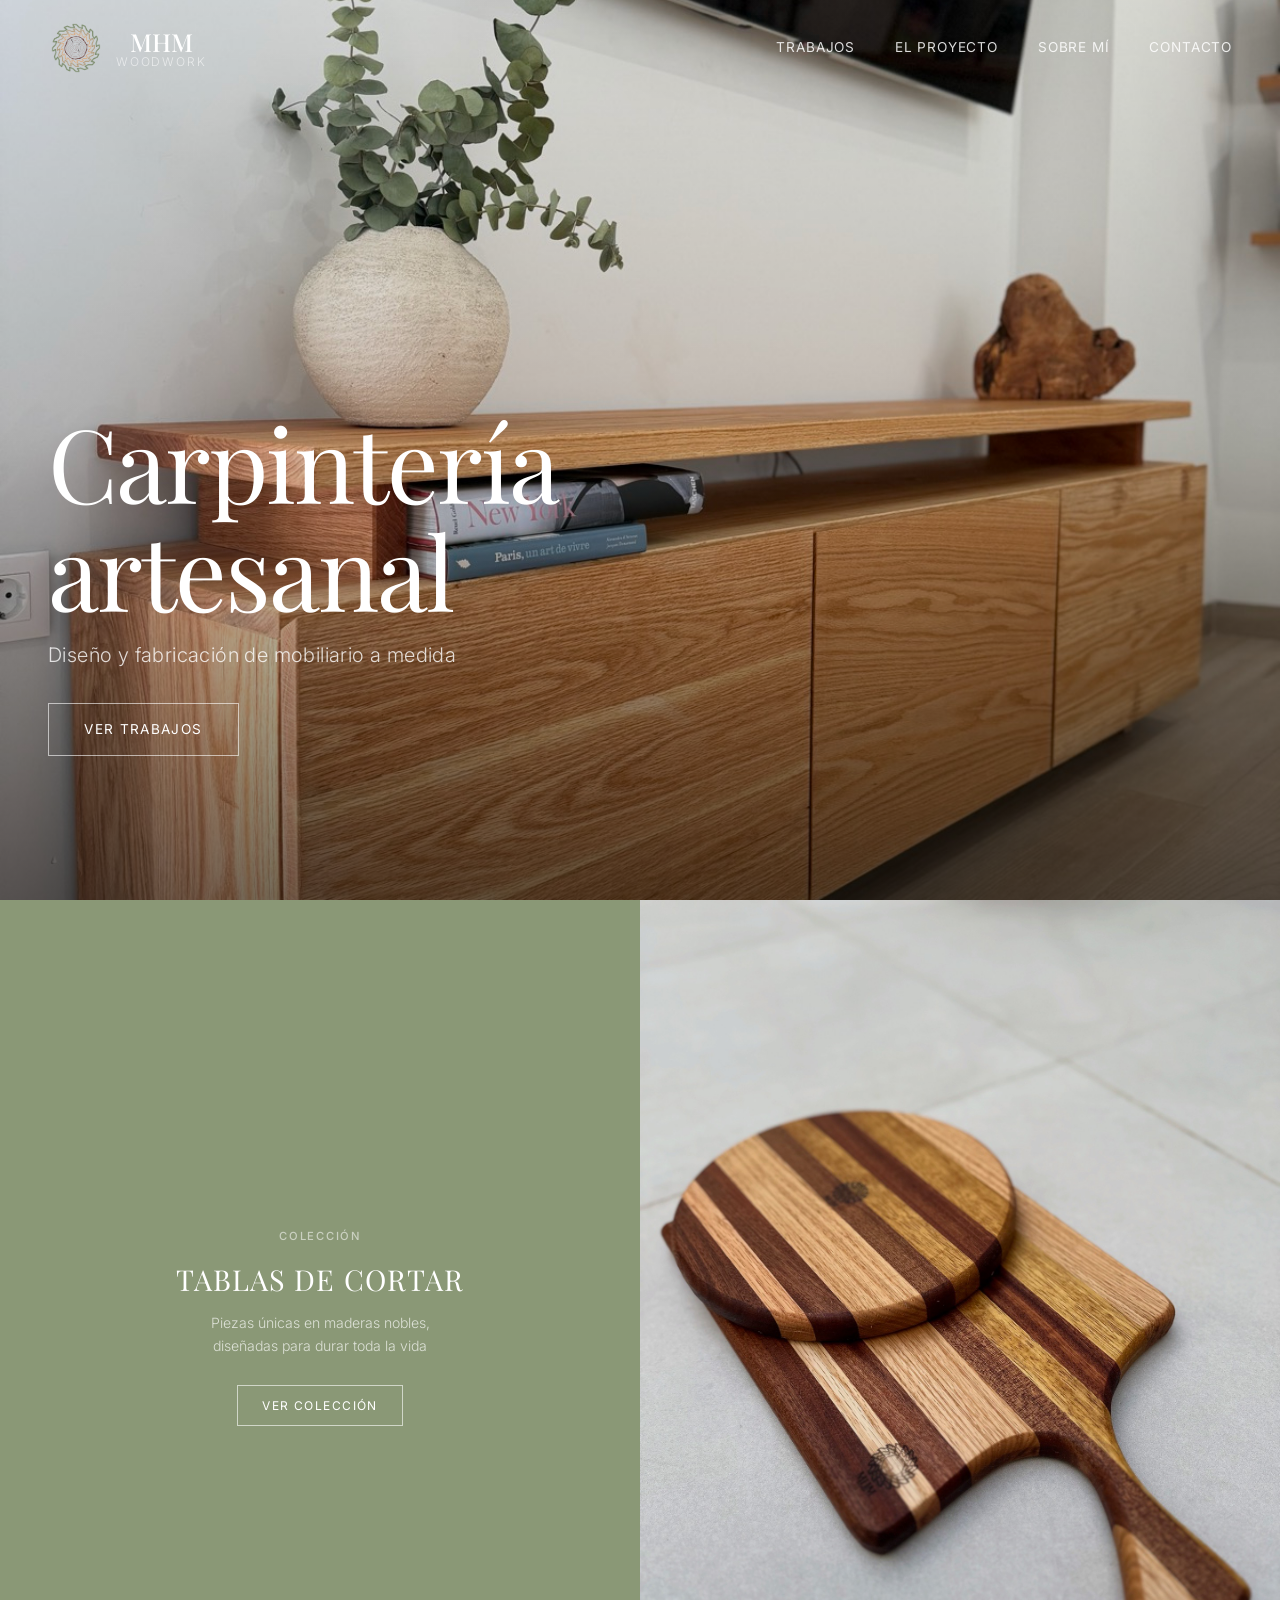
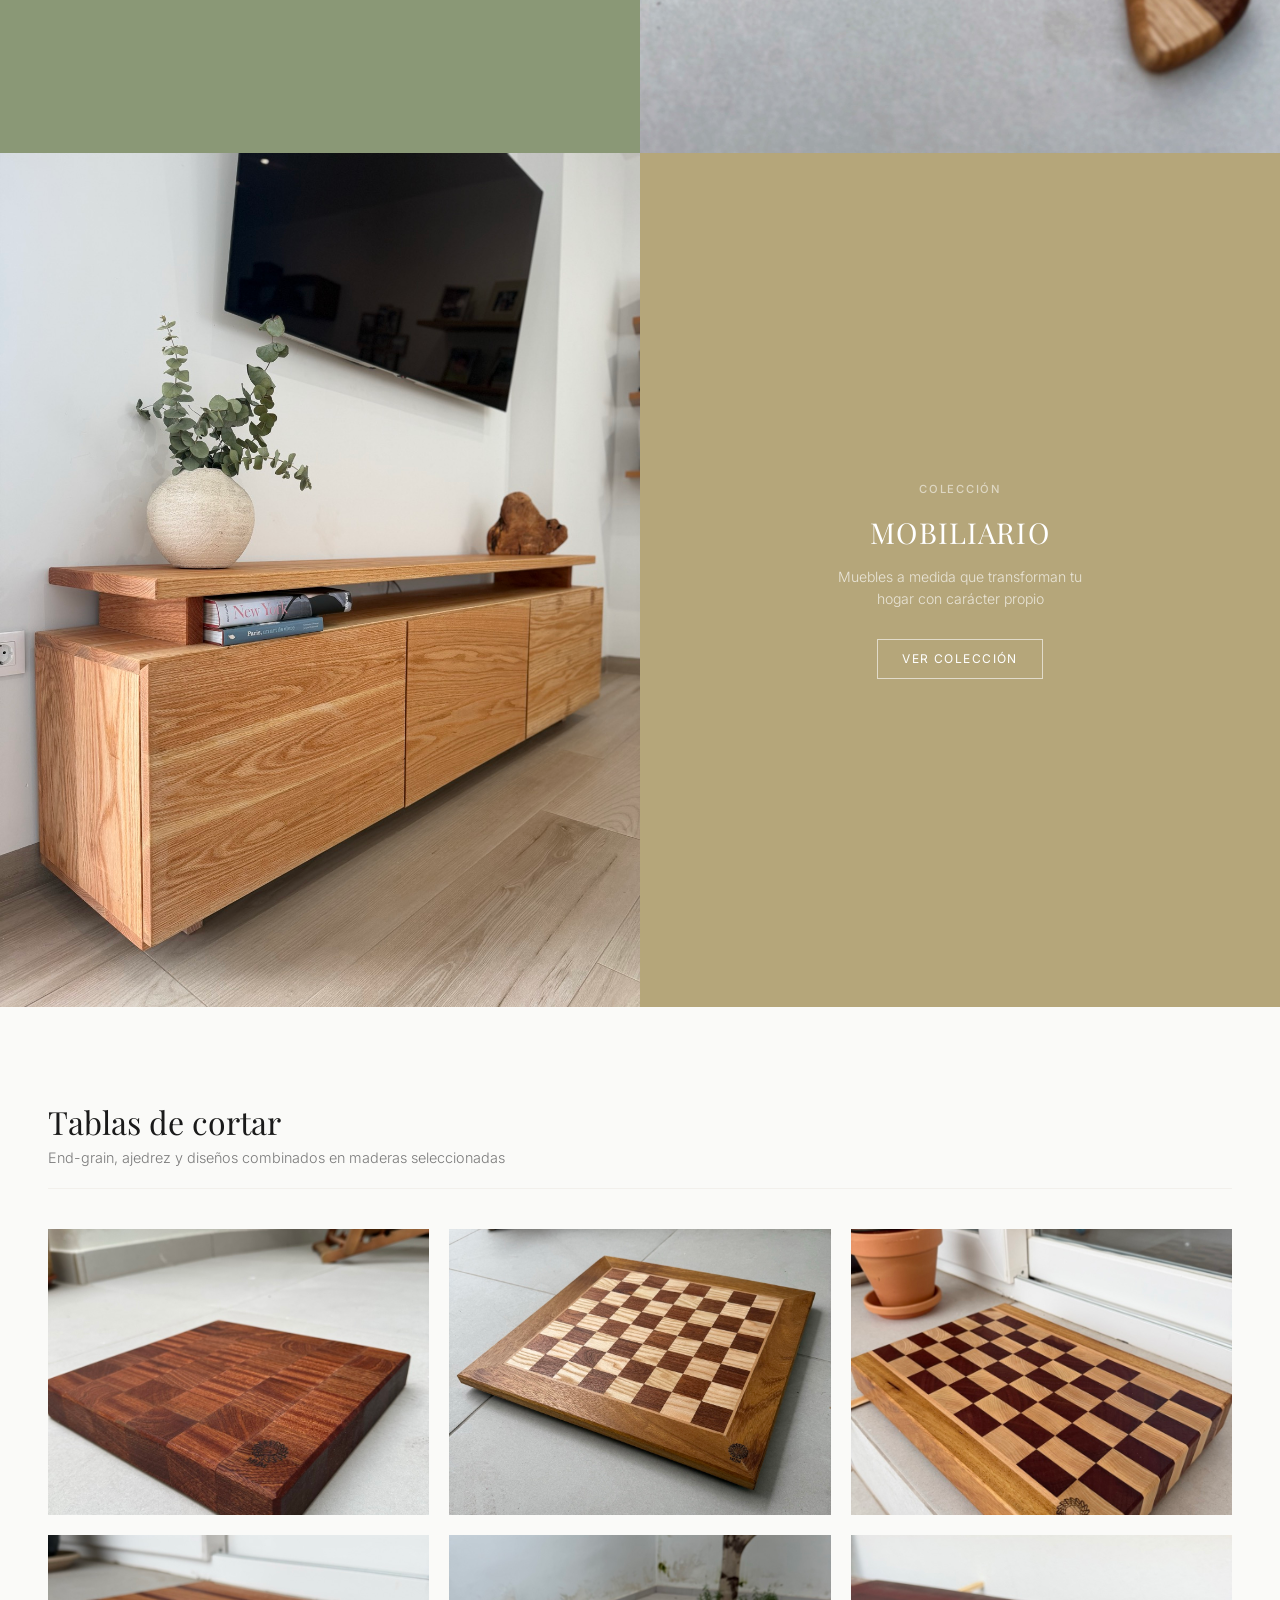
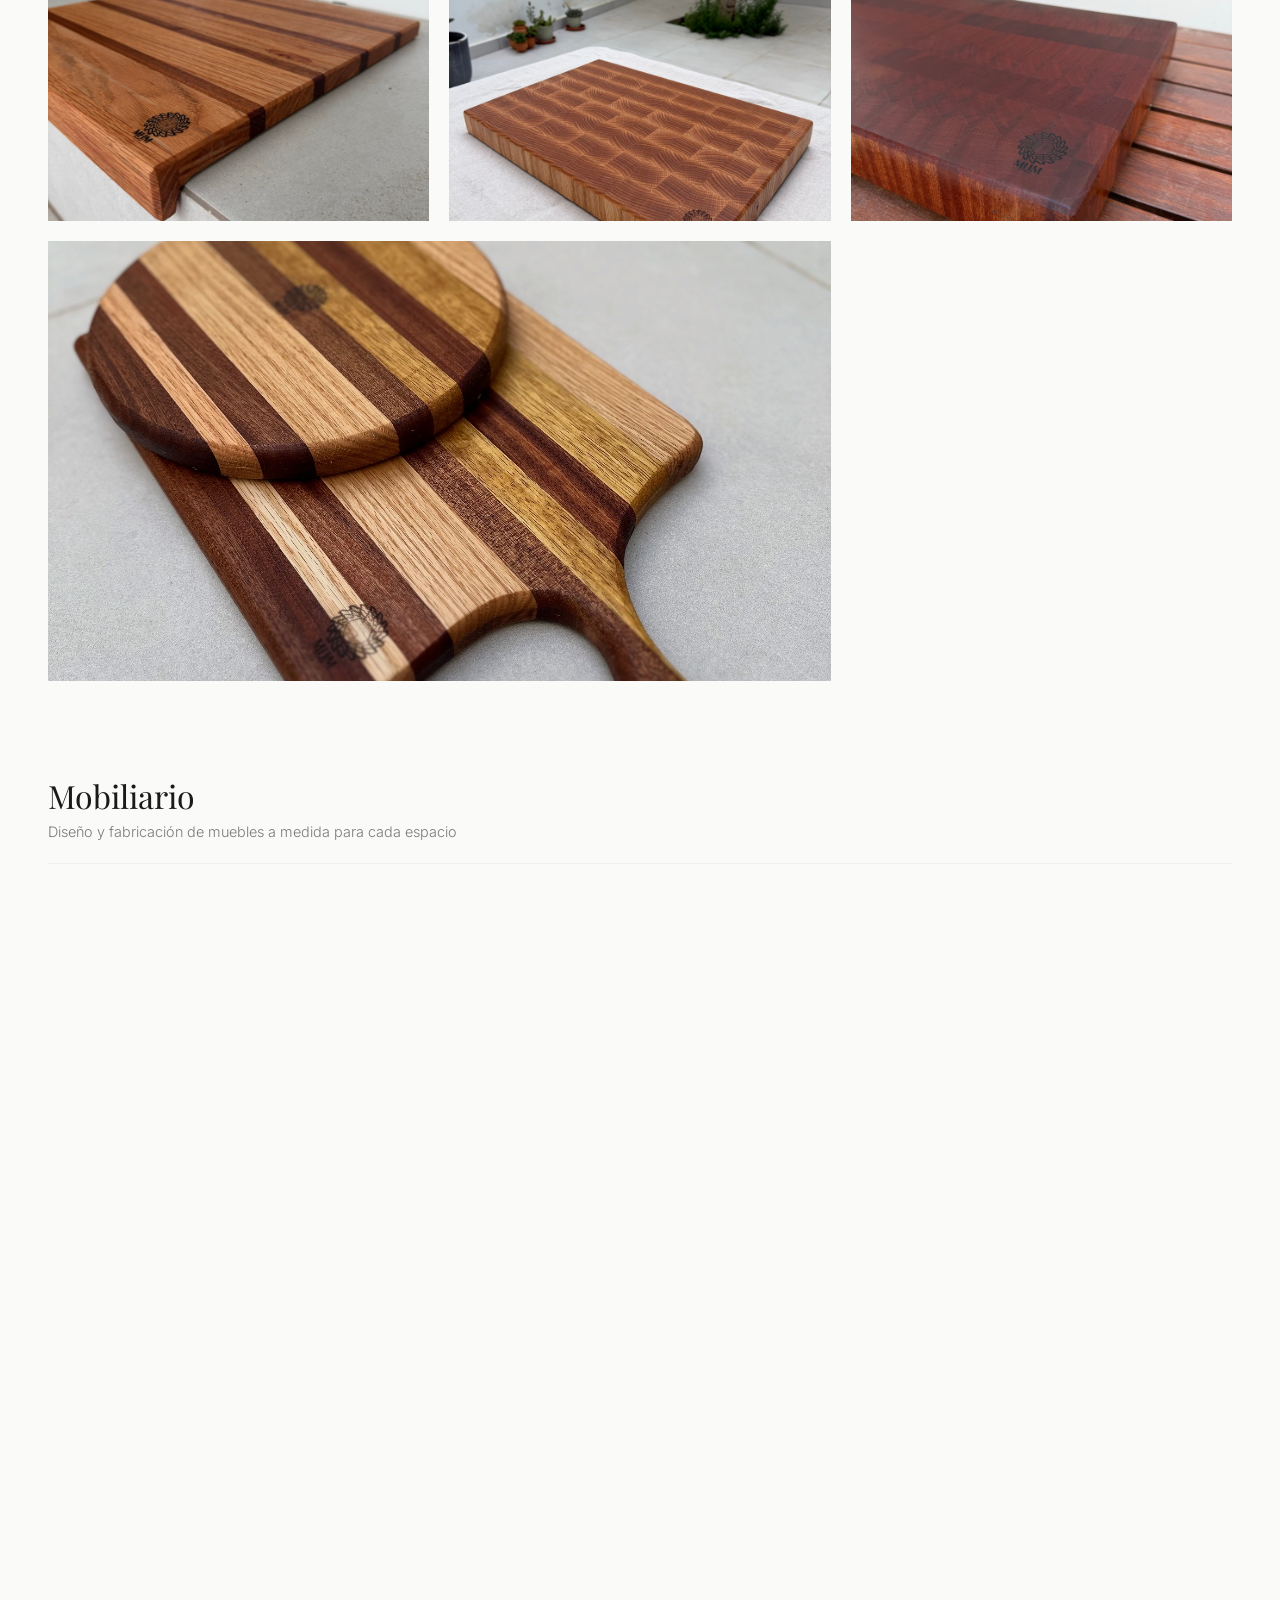
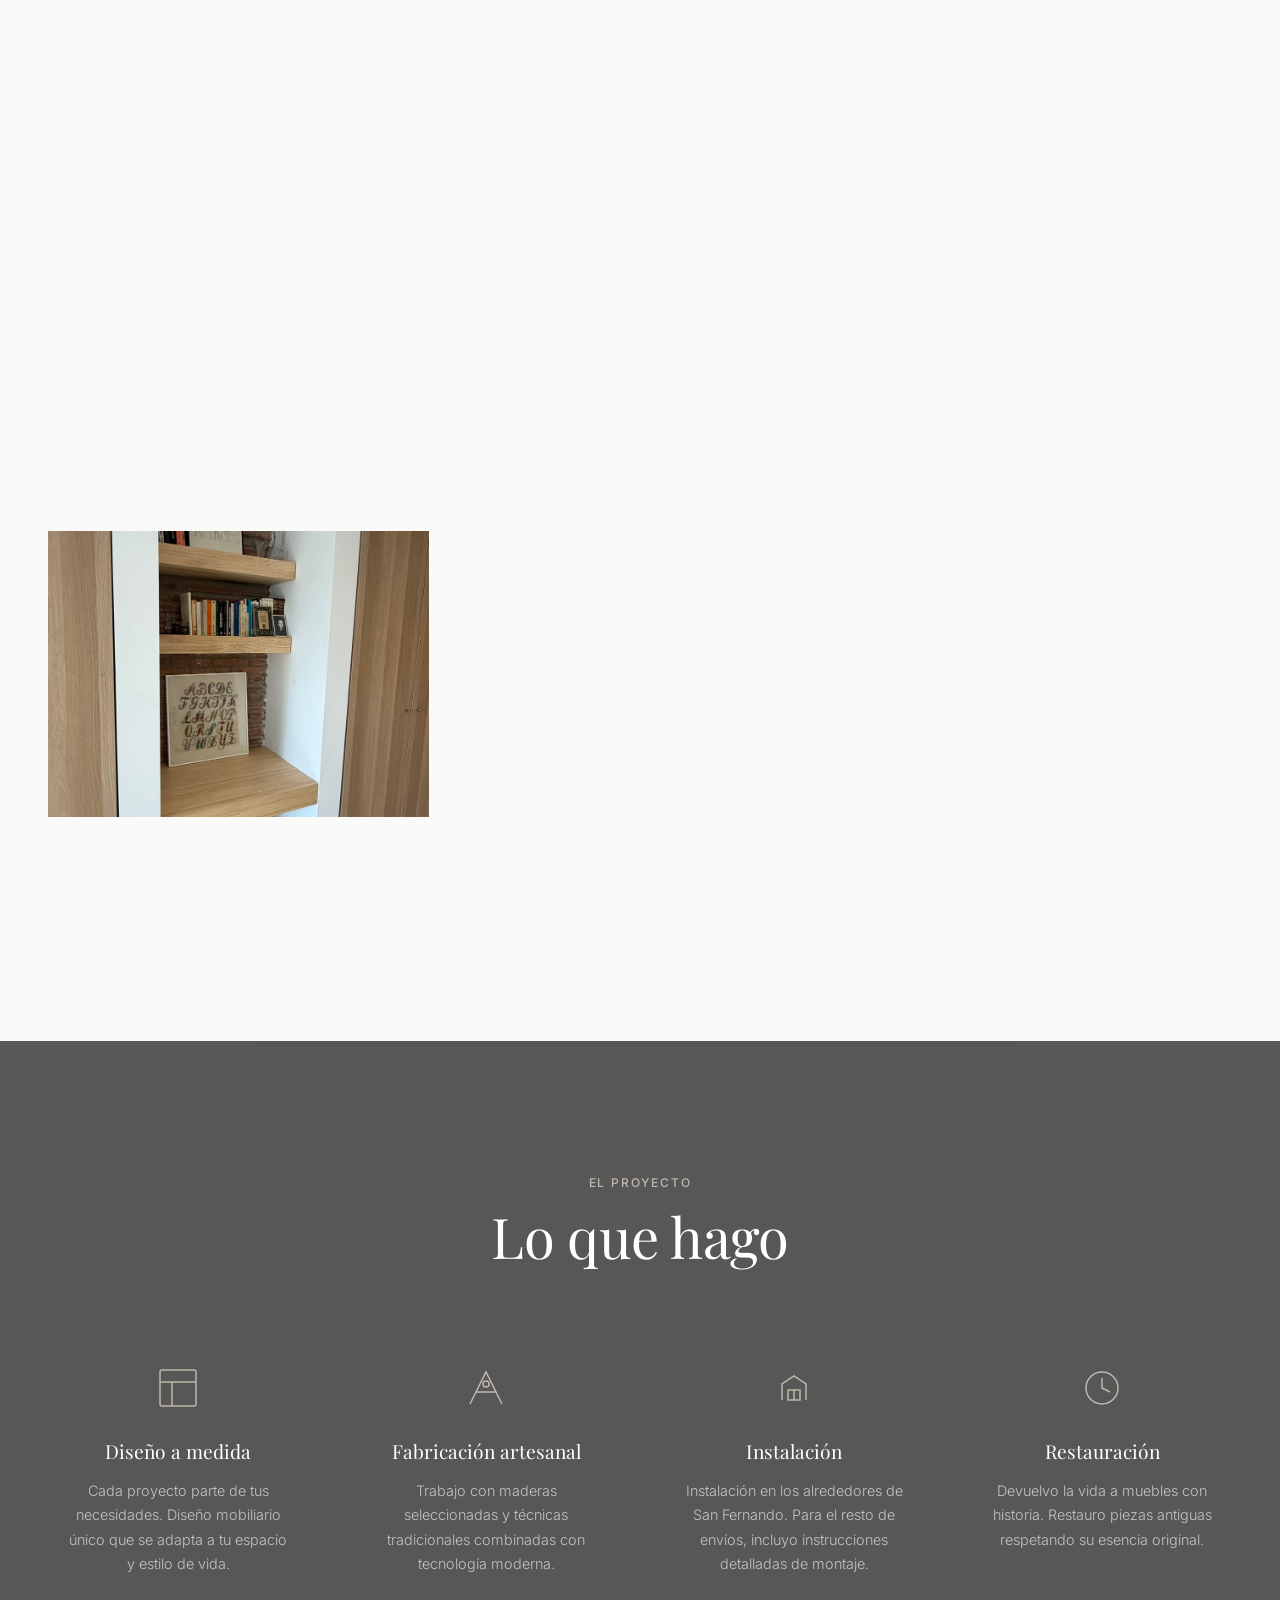
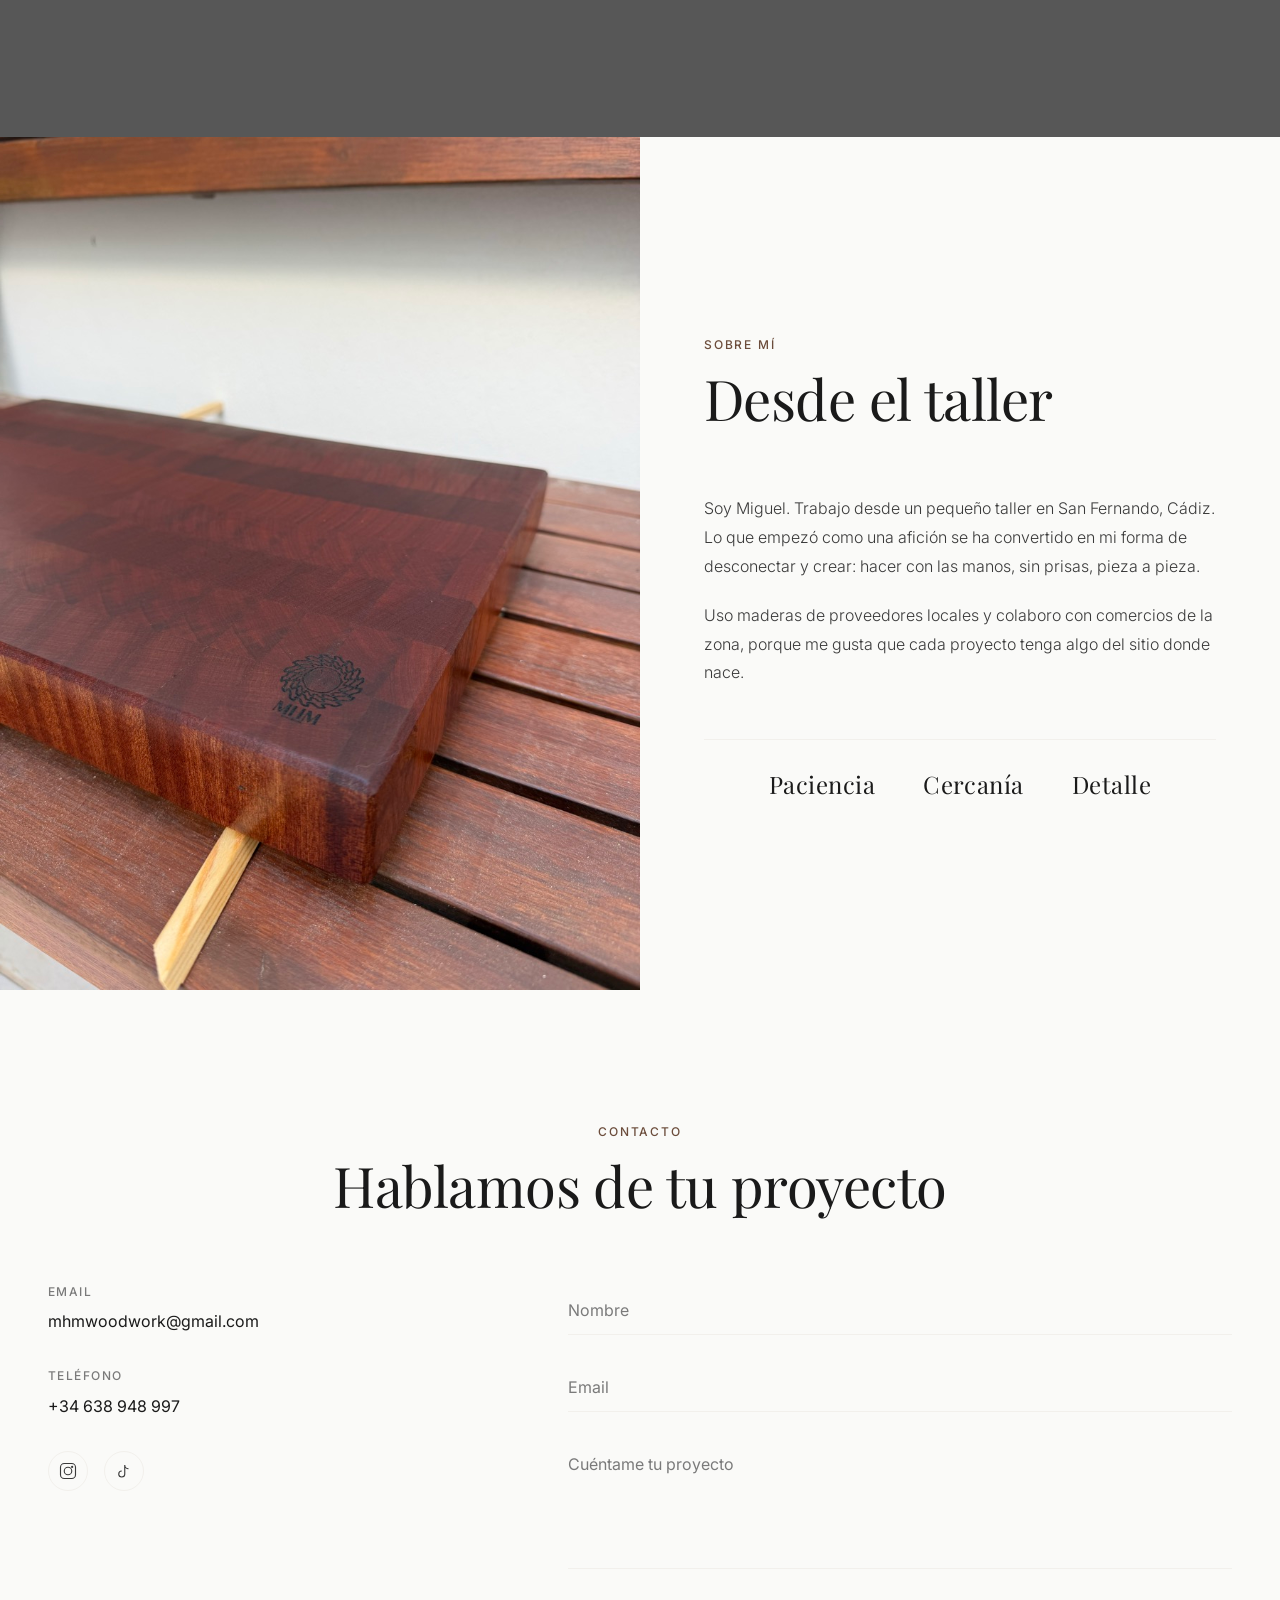
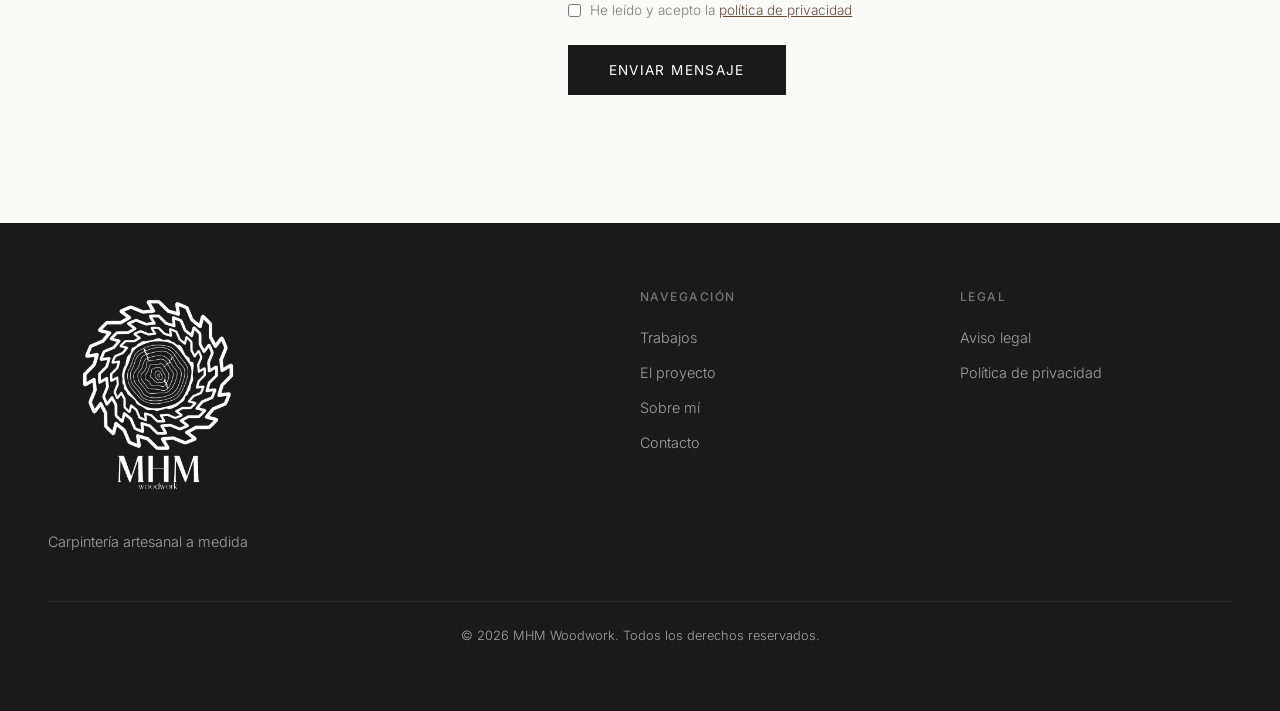
==== index.html @ a13cfc19 "Actualizar envio de mensajes" ====
<!DOCTYPE html>
<html lang="es">
<head>
  <meta charset="UTF-8">
  <meta name="viewport" content="width=device-width, initial-scale=1.0">
  <title>MHM Woodwork — Carpintería artesanal</title>
  <meta name="description" content="MHM Woodwork. Carpintería artesanal a medida desde San Fernando, Cádiz.">
  <!-- Open Graph -->
  <meta property="og:title" content="MHM Woodwork — Carpintería artesanal">
  <meta property="og:description" content="Carpintería artesanal a medida desde San Fernando, Cádiz. Tablas de cortar, mobiliario y restauración.">
  <meta property="og:image" content="https://mhmwoodwork.com/images/portfolio/IMG_3933.jpg">
  <meta property="og:url" content="https://mhmwoodwork.com/">
  <meta property="og:type" content="website">
  <meta property="og:locale" content="es_ES">
  <!-- Favicon -->
  <link rel="apple-touch-icon" sizes="180x180" href="images/apple-touch-icon.png">
  <link rel="icon" type="image/png" sizes="32x32" href="images/favicon-32x32.png">
  <link rel="icon" type="image/png" sizes="16x16" href="images/favicon-16x16.png">
  <link rel="stylesheet" href="css/styles.css">
  <link rel="preconnect" href="https://fonts.googleapis.com">
  <link rel="preconnect" href="https://fonts.gstatic.com" crossorigin>
  <link href="https://fonts.googleapis.com/css2?family=Inter:wght@300;400;500;600&family=Playfair+Display:wght@400;500;600&display=swap" rel="stylesheet">
</head>
<body>

  <!-- Header -->
  <header class="header" id="header">
    <a href="#hero" class="header__logo">
      <div class="header__logo-icon">
        <img src="images/logo.png" alt="MHM Woodwork">
      </div>
      <span class="header__logo-text">MHM<span>Woodwork</span></span>
    </a>
    <nav class="header__nav" id="nav">
      <a href="#trabajos" class="header__link">Trabajos</a>
      <a href="#servicios" class="header__link">El proyecto</a>
      <a href="#nosotros" class="header__link">Sobre mí</a>
      <a href="#contacto" class="header__link">Contacto</a>
    </nav>
    <button class="header__burger" id="burger" aria-label="Abrir menú">
      <span></span>
      <span></span>
    </button>
  </header>

  <!-- Hero -->
  <section class="hero" id="hero">
    <div class="hero__bg">
      <img src="images/portfolio/IMG_3933.jpg" alt="Mueble de TV en roble macizo" loading="eager">
    </div>
    <div class="hero__content">
      <h1 class="hero__title">Carpintería<br>artesanal</h1>
      <p class="hero__subtitle">Diseño y fabricación de mobiliario a medida</p>
      <a href="#trabajos" class="hero__cta">Ver trabajos</a>
    </div>
  </section>

  <!-- Trabajos / Portfolio -->
  <section class="trabajos" id="trabajos">
    <!-- Tarjetas de colección estilo cuadrícula -->
    <div class="colecciones">
      <a href="#tablas-de-cortar" class="coleccion-card">
        <div class="coleccion-card__text">
          <span class="coleccion-card__label">Colección</span>
          <h3 class="coleccion-card__title">Tablas de cortar</h3>
          <p class="coleccion-card__desc">Piezas únicas en maderas nobles, diseñadas para durar toda la vida</p>
          <span class="coleccion-card__link">Ver colección</span>
        </div>
        <div class="coleccion-card__img">
          <img src="images/portfolio/909D36B5-8CCB-4118-9C57-19203E81CF32.jpg" alt="Tablas de cortar artesanales" loading="lazy">
        </div>
      </a>
      <a href="#mobiliario" class="coleccion-card coleccion-card--reverse">
        <div class="coleccion-card__img">
          <img src="images/portfolio/IMG_3933.jpg" alt="Mueble de TV en roble macizo" loading="lazy">
        </div>
        <div class="coleccion-card__text">
          <span class="coleccion-card__label">Colección</span>
          <h3 class="coleccion-card__title">Mobiliario</h3>
          <p class="coleccion-card__desc">Muebles a medida que transforman tu hogar con carácter propio</p>
          <span class="coleccion-card__link">Ver colección</span>
        </div>
      </a>
    </div>

    <!-- Colección: Tablas de cortar -->
    <div class="coleccion" id="tablas-de-cortar">
      <div class="coleccion__header">
        <h3 class="coleccion__title">Tablas de cortar</h3>
        <p class="coleccion__desc">End-grain, ajedrez y diseños combinados en maderas seleccionadas</p>
      </div>
      <div class="trabajos__grid">
        <article class="trabajo-card">
          <div class="trabajo-card__img">
            <img src="images/portfolio/IMG_3140.jpg" alt="Tabla end-grain oscura" loading="lazy">
          </div>
          <div class="trabajo-card__info">
            <h3>Tabla End-Grain</h3>
            <p>Tabla end-grain en maderas oscuras</p>
          </div>
        </article>
        <article class="trabajo-card">
          <div class="trabajo-card__img">
            <img src="images/portfolio/IMG_3958.jpg" alt="Tablero de ajedrez artesanal" loading="lazy">
          </div>
          <div class="trabajo-card__info">
            <h3>Tablero Ajedrez</h3>
            <p>Ajedrez artesanal en maderas nobles</p>
          </div>
        </article>
        <article class="trabajo-card">
          <div class="trabajo-card__img">
            <img src="images/portfolio/IMG_3976.jpg" alt="Mesa de ajedrez con patas de madera" loading="lazy">
          </div>
          <div class="trabajo-card__info">
            <h3>Mesa Ajedrez</h3>
            <p>Mesa de ajedrez con patas en madera</p>
          </div>
        </article>
        <article class="trabajo-card">
          <div class="trabajo-card__img">
            <img src="images/portfolio/IMG_4071.jpg" alt="Tabla de cortar con canal" loading="lazy">
          </div>
          <div class="trabajo-card__info">
            <h3>Tabla con Canal</h3>
            <p>Tabla de cortar con canal perimetral</p>
          </div>
        </article>
        <article class="trabajo-card">
          <div class="trabajo-card__img">
            <img src="images/portfolio/IMG_4554.jpg" alt="Tabla de cortar end-grain en roble" loading="lazy">
          </div>
          <div class="trabajo-card__info">
            <h3>Tabla End-Grain Roble</h3>
            <p>Tabla de cortar end-grain en roble</p>
          </div>
        </article>
        <article class="trabajo-card">
          <div class="trabajo-card__img">
            <img src="images/portfolio/IMG_5008.jpg" alt="Tabla de cortar end-grain con logo MHM" loading="lazy">
          </div>
          <div class="trabajo-card__info">
            <h3>Tabla End-Grain MHM</h3>
            <p>Tabla de cortar con sello MHM</p>
          </div>
        </article>
        <article class="trabajo-card trabajo-card--large">
          <div class="trabajo-card__img">
            <img src="images/portfolio/909D36B5-8CCB-4118-9C57-19203E81CF32.jpg" alt="Tablas de cortar a rayas" loading="lazy">
          </div>
          <div class="trabajo-card__info">
            <h3>Tablas Combinadas</h3>
            <p>Tablas artesanales en maderas combinadas</p>
          </div>
        </article>
      </div>
    </div>

    <!-- Colección: Mobiliario -->
    <div class="coleccion" id="mobiliario">
      <div class="coleccion__header">
        <h3 class="coleccion__title">Mobiliario</h3>
        <p class="coleccion__desc">Diseño y fabricación de muebles a medida para cada espacio</p>
      </div>
      <div class="trabajos__grid">
        <article class="trabajo-card">
          <div class="trabajo-card__img">
            <img src="images/portfolio/IMG_0904.jpg" alt="Mesa redonda con base de listones" loading="lazy">
          </div>
          <div class="trabajo-card__info">
            <h3>Mesa Redonda</h3>
            <p>Mesa con base de listones en pino</p>
          </div>
        </article>
        <article class="trabajo-card">
          <div class="trabajo-card__img">
            <img src="images/portfolio/IMG_0938.jpg" alt="Mesa redonda en contexto" loading="lazy">
          </div>
          <div class="trabajo-card__info">
            <h3>Mesa Redonda</h3>
            <p>Mesa redonda en ambiente decorado</p>
          </div>
        </article>
        <article class="trabajo-card trabajo-card--large">
          <div class="trabajo-card__img">
            <img src="images/portfolio/IMG_1763.jpg" alt="Cabecero de listones de madera" loading="lazy">
          </div>
          <div class="trabajo-card__info">
            <h3>Cabecero Listones</h3>
            <p>Separador de ambiente en madera de pino</p>
          </div>
        </article>
        <article class="trabajo-card">
          <div class="trabajo-card__img">
            <img src="images/portfolio/IMG_1972.jpg" alt="Cama infantil tipo casita" loading="lazy">
          </div>
          <div class="trabajo-card__info">
            <h3>Cama Casita</h3>
            <p>Cama infantil Montessori en pino</p>
          </div>
        </article>
        <article class="trabajo-card trabajo-card--large">
          <div class="trabajo-card__img">
            <img src="images/portfolio/IMG_3933.jpg" alt="Mueble de TV en roble macizo" loading="lazy">
          </div>
          <div class="trabajo-card__info">
            <h3>Mueble TV Roble</h3>
            <p>Mueble de televisión en roble macizo</p>
          </div>
        </article>
        <article class="trabajo-card">
          <div class="trabajo-card__img">
            <img src="images/portfolio/IMG_5254.jpg" alt="Mueble con cajones y estantería" loading="lazy">
          </div>
          <div class="trabajo-card__info">
            <h3>Mueble Almacenaje</h3>
            <p>Armario con cajones y estantería a medida</p>
          </div>
        </article>
        <article class="trabajo-card">
          <div class="trabajo-card__img">
            <img src="images/portfolio/IMG_5257.jpg" alt="Estantería con separadores de madera" loading="lazy">
          </div>
          <div class="trabajo-card__info">
            <h3>Estantería</h3>
            <p>Estantería con separadores en madera natural</p>
          </div>
        </article>
      </div>
    </div>
  </section>

  <!-- Servicios -->
  <section class="servicios" id="servicios">
    <div class="servicios__video">
      <video autoplay muted loop playsinline>
        <source src="images/video-taller.mp4" type="video/mp4">
      </video>
    </div>
    <div class="servicios__overlay"></div>
    <div class="servicios__content">
      <div class="section-header">
        <span class="section-header__label section-header__label--light">El proyecto</span>
        <h2 class="section-header__title section-header__title--light">Lo que hago</h2>
      </div>
      <div class="servicios__grid">
      <div class="servicio">
        <div class="servicio__icon">
          <svg viewBox="0 0 48 48" fill="none" stroke="currentColor" stroke-width="1.5">
            <rect x="6" y="6" width="36" height="36" rx="2"/>
            <line x1="6" y1="18" x2="42" y2="18"/>
            <line x1="18" y1="18" x2="18" y2="42"/>
          </svg>
        </div>
        <h3 class="servicio__title">Diseño a medida</h3>
        <p class="servicio__desc">Cada proyecto parte de tus necesidades. Diseño mobiliario único que se adapta a tu espacio y estilo de vida.</p>
      </div>
      <div class="servicio">
        <div class="servicio__icon">
          <svg viewBox="0 0 48 48" fill="none" stroke="currentColor" stroke-width="1.5">
            <path d="M8 40L24 8L40 40"/>
            <line x1="14" y1="28" x2="34" y2="28"/>
            <circle cx="24" cy="20" r="3"/>
          </svg>
        </div>
        <h3 class="servicio__title">Fabricación artesanal</h3>
        <p class="servicio__desc">Trabajo con maderas seleccionadas y técnicas tradicionales combinadas con tecnología moderna.</p>
      </div>
      <div class="servicio">
        <div class="servicio__icon">
          <svg viewBox="0 0 48 48" fill="none" stroke="currentColor" stroke-width="1.5">
            <path d="M12 36V20L24 12L36 20V36"/>
            <rect x="18" y="26" width="12" height="10"/>
            <line x1="24" y1="26" x2="24" y2="36"/>
          </svg>
        </div>
        <h3 class="servicio__title">Instalación</h3>
        <p class="servicio__desc">Instalación en los alrededores de San Fernando. Para el resto de envíos, incluyo instrucciones detalladas de montaje.</p>
      </div>
      <div class="servicio">
        <div class="servicio__icon">
          <svg viewBox="0 0 48 48" fill="none" stroke="currentColor" stroke-width="1.5">
            <circle cx="24" cy="24" r="16"/>
            <path d="M24 14V24L32 28"/>
          </svg>
        </div>
        <h3 class="servicio__title">Restauración</h3>
        <p class="servicio__desc">Devuelvo la vida a muebles con historia. Restauro piezas antiguas respetando su esencia original.</p>
      </div>
    </div>
    </div>
  </section>

  <!-- Nosotros -->
  <section class="nosotros" id="nosotros">
    <div class="nosotros__image">
      <img src="images/portfolio/IMG_5008.jpg" alt="Tabla de cortar artesanal con logo MHM" loading="lazy">
    </div>
    <div class="nosotros__content">
      <div class="section-header section-header--left">
        <span class="section-header__label">Sobre mí</span>
        <h2 class="section-header__title">Desde el taller</h2>
      </div>
      <p class="nosotros__text">
        Soy Miguel. Trabajo desde un pequeño taller en San Fernando, Cádiz.
        Lo que empezó como una afición se ha convertido en mi forma de
        desconectar y crear: hacer con las manos, sin prisas, pieza a pieza.
      </p>
      <p class="nosotros__text">
        Uso maderas de proveedores locales y colaboro con comercios de la zona,
        porque me gusta que cada proyecto tenga algo del sitio donde nace.
      </p>
      <div class="nosotros__stats">
        <div class="stat">
          <span class="stat__number">Paciencia</span>
        </div>
        <div class="stat">
          <span class="stat__number">Cercanía</span>
        </div>
        <div class="stat">
          <span class="stat__number">Detalle</span>
        </div>
      </div>
    </div>
  </section>

  <!-- Contacto -->
  <section class="contacto" id="contacto">
    <div class="section-header">
      <span class="section-header__label">Contacto</span>
      <h2 class="section-header__title">Hablamos de tu proyecto</h2>
    </div>
    <div class="contacto__wrapper">
      <div class="contacto__info">
        <div class="contacto__item">
          <h4>Email</h4>
          <a href="mailto:mhmwoodwork@gmail.com">mhmwoodwork@gmail.com</a>
        </div>
        <div class="contacto__item">
          <h4>Teléfono</h4>
          <a href="tel:+34638948997">+34 638 948 997</a>
        </div>
        <div class="contacto__social">
          <a href="https://www.instagram.com/mhm.woodwork?igsh=d2g2M3ZtenpubGxn" target="_blank" rel="noopener noreferrer" aria-label="Instagram">
            <svg viewBox="0 0 24 24" fill="none" stroke="currentColor" stroke-width="1.5"><rect x="2" y="2" width="20" height="20" rx="5"/><circle cx="12" cy="12" r="5"/><circle cx="17.5" cy="6.5" r="1.5" fill="currentColor" stroke="none"/></svg>
          </a>
          <a href="https://www.tiktok.com/@mhmwoodwork?_r=1&_t=ZN-95PtBVKtVVm" target="_blank" rel="noopener noreferrer" aria-label="TikTok">
            <svg viewBox="0 0 24 24" fill="none" stroke="currentColor" stroke-width="1.5"><path d="M9 12a4 4 0 1 0 4 4V4a5 5 0 0 0 5 5"/></svg>
          </a>
        </div>
      </div>
      <form class="contacto__form" id="contact-form" action="https://formsubmit.co/mhmwoodwork@gmail.com" method="POST">
        <input type="hidden" name="_subject" value="Nuevo mensaje desde MHM Woodwork">
        <input type="hidden" name="_captcha" value="false">
        <input type="hidden" name="_next" value="https://mhmwoodwork.com">
        <input type="text" name="_honey" style="display:none">
        <div class="form-group">
          <input type="text" id="name" name="name" required placeholder=" ">
          <label for="name">Nombre</label>
        </div>
        <div class="form-group">
          <input type="email" id="email" name="email" required placeholder=" ">
          <label for="email">Email</label>
        </div>
        <div class="form-group">
          <textarea id="message" name="message" rows="5" required placeholder=" "></textarea>
          <label for="message">Cuéntame tu proyecto</label>
        </div>
        <div class="form-check">
          <input type="checkbox" id="privacy" name="privacy" required>
          <label for="privacy">He leído y acepto la <a href="privacidad.html" target="_blank">política de privacidad</a></label>
        </div>
        <button type="submit" class="btn">Enviar mensaje</button>
      </form>
    </div>
  </section>

  <!-- Footer -->
  <footer class="footer">
    <div class="footer__top">
      <div class="footer__brand">
        <a href="#hero" class="footer__logo">
          <img src="images/logo-full.png" alt="MHM Woodwork">
        </a>
        <p>Carpintería artesanal a medida</p>
      </div>
      <div class="footer__links">
        <h4>Navegación</h4>
        <a href="#trabajos">Trabajos</a>
        <a href="#servicios">El proyecto</a>
        <a href="#nosotros">Sobre mí</a>
        <a href="#contacto">Contacto</a>
      </div>
      <div class="footer__links">
        <h4>Legal</h4>
        <a href="aviso-legal.html">Aviso legal</a>
        <a href="privacidad.html">Política de privacidad</a>
      </div>
    </div>
    <div class="footer__bottom">
      <p>&copy; 2026 MHM Woodwork. Todos los derechos reservados.</p>
    </div>
  </footer>

  <script src="js/main.js"></script>
</body>
</html>
---- css/styles.css ----
/* ========================================
   MHM Woodwork — Styles
   Inspired by treku.com aesthetic
   ======================================== */

/* --- Reset & Base --- */
*,
*::before,
*::after {
  margin: 0;
  padding: 0;
  box-sizing: border-box;
}

:root {
  --color-bg: #fafaf8;
  --color-bg-alt: #f2f0ec;
  --color-dark: #1a1a1a;
  --color-text: #3a3a3a;
  --color-text-light: #7a7a7a;
  --color-accent: #6b4c3b;
  --color-accent-light: #bfb8aa;
  --color-white: #ffffff;
  --color-footer: #1a1a1a;

  --font-sans: 'Inter', -apple-system, BlinkMacSystemFont, 'Segoe UI', sans-serif;
  --font-serif: 'Playfair Display', Georgia, serif;

  --max-width: 1200px;
  --gap: clamp(1.5rem, 4vw, 3rem);
  --section-padding: clamp(4rem, 10vw, 8rem);

  --transition: 0.4s cubic-bezier(0.25, 0.46, 0.45, 0.94);
}

html {
  scroll-behavior: smooth;
  -webkit-font-smoothing: antialiased;
  -moz-osx-font-smoothing: grayscale;
}

body {
  font-family: var(--font-sans);
  color: var(--color-text);
  background-color: var(--color-bg);
  line-height: 1.6;
  overflow-x: hidden;
}

img {
  display: block;
  max-width: 100%;
  height: auto;
}

a {
  color: inherit;
  text-decoration: none;
}

/* --- Header --- */
.header {
  position: fixed;
  top: 0;
  left: 0;
  right: 0;
  z-index: 100;
  display: flex;
  align-items: center;
  justify-content: space-between;
  padding: 1.25rem clamp(1.5rem, 5vw, 3rem);
  transition: background-color var(--transition), box-shadow var(--transition);
}

.header--scrolled {
  background-color: rgba(250, 250, 248, 0.95);
  backdrop-filter: blur(12px);
  box-shadow: 0 1px 0 rgba(0, 0, 0, 0.06);
}

.header__logo {
  display: flex;
  align-items: center;
  gap: 0.75rem;
}

.header__logo-icon {
  width: 56px;
  height: 56px;
  flex-shrink: 0;
}

.header__logo-icon img {
  width: 100%;
  height: 100%;
  object-fit: contain;
}

.header__logo-text {
  font-family: var(--font-serif);
  font-size: 1.55rem;
  font-weight: 500;
  color: var(--color-dark);
  line-height: 1.1;
  letter-spacing: -0.01em;
  display: flex;
  flex-direction: column;
  align-items: center;
}

.header--hero .header__logo-text {
  color: var(--color-white);
}

.header__logo-text span {
  display: block;
  font-family: var(--font-sans);
  font-size: 0.75rem;
  font-weight: 300;
  letter-spacing: 0.15em;
  text-transform: uppercase;
  text-align: center;
  color: var(--color-text-light);
}

.header--hero .header__logo-text span {
  color: rgba(255, 255, 255, 0.6);
}

.header__nav {
  display: flex;
  gap: 2.5rem;
}

.header__link {
  font-size: 0.85rem;
  font-weight: 400;
  letter-spacing: 0.06em;
  text-transform: uppercase;
  color: var(--color-text);
  position: relative;
  transition: color var(--transition);
}

.header--hero .header__link {
  color: rgba(255, 255, 255, 0.85);
}

.header--hero .header__link:hover {
  color: var(--color-white);
}

.header__link::after {
  content: '';
  position: absolute;
  bottom: -4px;
  left: 0;
  width: 0;
  height: 1px;
  background-color: currentColor;
  transition: width var(--transition);
}

.header__link:hover::after {
  width: 100%;
}

/* Burger */
.header__burger {
  display: none;
  flex-direction: column;
  gap: 6px;
  background: none;
  border: none;
  cursor: pointer;
  padding: 4px;
  z-index: 110;
}

.header__burger span {
  display: block;
  width: 24px;
  height: 1.5px;
  background-color: var(--color-dark);
  transition: transform var(--transition), opacity var(--transition);
}

.header--hero .header__burger span {
  background-color: var(--color-white);
}

.header--scrolled .header__burger span {
  background-color: var(--color-dark);
}

.header__burger.active span:first-child {
  transform: translateY(3.75px) rotate(45deg);
}

.header__burger.active span:last-child {
  transform: translateY(-3.75px) rotate(-45deg);
}

/* --- Hero --- */
.hero {
  position: relative;
  height: 100vh;
  min-height: 600px;
  display: flex;
  align-items: flex-end;
  padding: clamp(3rem, 8vw, 6rem) clamp(1.5rem, 5vw, 3rem);
  overflow: hidden;
}

.hero__bg {
  position: absolute;
  inset: 0;
  z-index: -1;
}

.hero__bg img {
  width: 100%;
  height: 100%;
  object-fit: cover;
}

.hero__bg::after {
  content: '';
  position: absolute;
  inset: 0;
  background: linear-gradient(
    to top,
    rgba(0, 0, 0, 0.55) 0%,
    rgba(0, 0, 0, 0.15) 50%,
    rgba(0, 0, 0, 0.05) 100%
  );
}

.hero__content {
  max-width: var(--max-width);
  padding-bottom: 3rem;
}

.hero__title {
  font-family: var(--font-serif);
  font-size: clamp(3rem, 8vw, 6.5rem);
  font-weight: 400;
  line-height: 1.05;
  color: var(--color-white);
  letter-spacing: -0.02em;
  margin-bottom: 1rem;
}

.hero__subtitle {
  font-size: clamp(1rem, 2vw, 1.25rem);
  font-weight: 300;
  color: rgba(255, 255, 255, 0.8);
  margin-bottom: 2rem;
  letter-spacing: 0.02em;
}

.hero__cta {
  display: inline-block;
  padding: 0.9rem 2.2rem;
  border: 1px solid rgba(255, 255, 255, 0.6);
  color: var(--color-white);
  font-size: 0.85rem;
  font-weight: 400;
  letter-spacing: 0.1em;
  text-transform: uppercase;
  transition: background-color var(--transition), border-color var(--transition);
}

.hero__cta:hover {
  background-color: var(--color-white);
  border-color: var(--color-white);
  color: var(--color-dark);
}

/* --- Section Header --- */
.section-header {
  text-align: center;
  margin-bottom: clamp(2.5rem, 6vw, 4rem);
}

.section-header--left {
  text-align: left;
}

.section-header__label {
  display: inline-block;
  font-size: 0.75rem;
  font-weight: 500;
  letter-spacing: 0.15em;
  text-transform: uppercase;
  color: var(--color-accent);
  margin-bottom: 0.75rem;
}

.section-header__title {
  font-family: var(--font-serif);
  font-size: clamp(2rem, 4.5vw, 3.5rem);
  font-weight: 400;
  color: var(--color-dark);
  line-height: 1.15;
  letter-spacing: -0.01em;
}

/* --- Trabajos --- */
.trabajos {
  padding: 0 clamp(1.5rem, 5vw, 3rem) var(--section-padding);
  max-width: 1400px;
  margin: 0 auto;
}

.trabajos__grid {
  display: grid;
  grid-template-columns: repeat(3, 1fr);
  gap: 1.25rem;
}

.trabajo-card {
  position: relative;
  overflow: hidden;
  cursor: pointer;
}

.trabajo-card--large {
  grid-column: span 2;
}

.trabajo-card__img {
  aspect-ratio: 4 / 3;
  overflow: hidden;
}

.trabajo-card--large .trabajo-card__img {
  aspect-ratio: 16 / 9;
}

.trabajo-card__img img {
  width: 100%;
  height: 100%;
  object-fit: cover;
  transition: transform 0.8s cubic-bezier(0.25, 0.46, 0.45, 0.94);
}

.trabajo-card:hover .trabajo-card__img img {
  transform: scale(1.04);
}

.trabajo-card__info {
  position: absolute;
  bottom: 0;
  left: 0;
  right: 0;
  padding: 2rem 1.5rem;
  background: linear-gradient(to top, rgba(0, 0, 0, 0.6), transparent);
  transform: translateY(100%);
  transition: transform var(--transition);
}

.trabajo-card:hover .trabajo-card__info {
  transform: translateY(0);
}

.trabajo-card__info h3 {
  font-family: var(--font-serif);
  font-size: 1.35rem;
  font-weight: 400;
  color: var(--color-white);
  margin-bottom: 0.25rem;
}

.trabajo-card__info p {
  font-size: 0.85rem;
  color: rgba(255, 255, 255, 0.75);
  font-weight: 300;
}

/* --- Colecciones (cuadrícula estilo Treku) --- */
.colecciones {
  position: relative;
  left: 50%;
  transform: translateX(-50%);
  width: 100vw;
  margin-bottom: clamp(4rem, 8vw, 6rem);
}

.coleccion-card {
  display: grid;
  grid-template-columns: 1fr 1fr;
}

.coleccion-card__text {
  display: flex;
  flex-direction: column;
  align-items: center;
  justify-content: center;
  text-align: center;
  padding: clamp(2.5rem, 5vw, 4rem) clamp(2rem, 4vw, 3.5rem);
  background-color: #8a9876;
  min-height: 420px;
}

.coleccion-card--reverse .coleccion-card__text {
  background-color: #b5a67a;
}

.coleccion-card__label {
  display: inline-block;
  font-size: 0.7rem;
  font-weight: 500;
  letter-spacing: 0.15em;
  text-transform: uppercase;
  color: rgba(255, 255, 255, 0.55);
  margin-bottom: 1rem;
}

.coleccion-card__title {
  font-family: var(--font-serif);
  font-size: clamp(1.4rem, 2.5vw, 1.8rem);
  font-weight: 400;
  color: var(--color-white);
  line-height: 1.2;
  letter-spacing: 0.04em;
  text-transform: uppercase;
  margin-bottom: 1rem;
}

.coleccion-card__desc {
  font-size: 0.88rem;
  font-weight: 300;
  color: rgba(255, 255, 255, 0.7);
  line-height: 1.6;
  margin-bottom: 1.75rem;
  max-width: 30ch;
}

.coleccion-card__link {
  display: inline-block;
  font-size: 0.75rem;
  font-weight: 400;
  letter-spacing: 0.12em;
  text-transform: uppercase;
  color: var(--color-white);
  padding: 0.6rem 1.5rem;
  border: 1px solid rgba(255, 255, 255, 0.6);
  transition: all var(--transition);
}

.coleccion-card:hover .coleccion-card__link {
  background-color: var(--color-white);
  color: var(--color-dark);
  border-color: var(--color-white);
}

.coleccion-card__img {
  overflow: hidden;
}

.coleccion-card__img img {
  width: 100%;
  height: 100%;
  object-fit: cover;
  transition: transform 0.8s cubic-bezier(0.25, 0.46, 0.45, 0.94);
}

.coleccion-card:hover .coleccion-card__img img {
  transform: scale(1.04);
}

/* --- Coleccion (subsección) --- */
.coleccion {
  margin-bottom: clamp(4rem, 8vw, 6rem);
  scroll-margin-top: 6rem;
}

.coleccion__header {
  margin-bottom: clamp(1.5rem, 4vw, 2.5rem);
  padding-bottom: 1.25rem;
  border-bottom: 1px solid var(--color-bg-alt);
}

.coleccion__title {
  font-family: var(--font-serif);
  font-size: clamp(1.5rem, 3vw, 2rem);
  font-weight: 400;
  color: var(--color-dark);
  line-height: 1.2;
  margin-bottom: 0.35rem;
}

.coleccion__desc {
  font-size: 0.9rem;
  font-weight: 300;
  color: var(--color-text-light);
  line-height: 1.5;
}

/* --- Servicios --- */
.servicios {
  position: relative;
  padding: var(--section-padding) clamp(1.5rem, 5vw, 3rem);
  overflow: hidden;
}

.servicios__video {
  position: absolute;
  inset: 0;
  z-index: 0;
}

.servicios__video video {
  width: 100%;
  height: 100%;
  object-fit: cover;
}

.servicios__overlay {
  position: absolute;
  inset: 0;
  z-index: 1;
  background-color: rgba(26, 26, 26, 0.72);
}

.servicios__content {
  position: relative;
  z-index: 2;
}

.servicios__grid {
  display: grid;
  grid-template-columns: repeat(4, 1fr);
  gap: var(--gap);
  max-width: var(--max-width);
  margin: 0 auto;
}

.section-header__label--light {
  color: var(--color-accent-light);
}

.section-header__title--light {
  color: var(--color-white);
}

.servicio {
  text-align: center;
  padding: 2rem 1rem;
}

.servicio__icon {
  width: 48px;
  height: 48px;
  margin: 0 auto 1.5rem;
  color: var(--color-accent-light);
}

.servicio__icon svg {
  width: 100%;
  height: 100%;
}

.servicio__title {
  font-family: var(--font-serif);
  font-size: 1.2rem;
  font-weight: 400;
  color: var(--color-white);
  margin-bottom: 0.75rem;
}

.servicio__desc {
  font-size: 0.9rem;
  line-height: 1.7;
  color: rgba(255, 255, 255, 0.65);
  font-weight: 300;
}

/* --- Nosotros --- */
.nosotros {
  display: grid;
  grid-template-columns: 1fr 1fr;
  min-height: 80vh;
}

.nosotros__image {
  overflow: hidden;
}

.nosotros__image img {
  width: 100%;
  height: 100%;
  object-fit: cover;
}

.nosotros__content {
  display: flex;
  flex-direction: column;
  justify-content: center;
  padding: clamp(3rem, 6vw, 5rem) clamp(2rem, 5vw, 4rem);
}

.nosotros__text {
  font-size: 1rem;
  line-height: 1.8;
  color: var(--color-text);
  margin-bottom: 1.25rem;
  font-weight: 300;
}

.nosotros__stats {
  display: flex;
  justify-content: center;
  gap: 3rem;
  margin-top: 2rem;
  padding-top: 2rem;
  border-top: 1px solid var(--color-bg-alt);
}

.stat__number {
  display: block;
  font-family: var(--font-serif);
  font-size: 1.5rem;
  font-weight: 400;
  color: var(--color-dark);
  line-height: 1;
  letter-spacing: 0.02em;
}

.stat__label {
  font-size: 0.8rem;
  text-transform: uppercase;
  letter-spacing: 0.1em;
  color: var(--color-text-light);
}

/* --- Contacto --- */
.contacto {
  padding: var(--section-padding) clamp(1.5rem, 5vw, 3rem);
}

.contacto__wrapper {
  display: grid;
  grid-template-columns: 1fr 1.5fr;
  gap: clamp(2rem, 6vw, 5rem);
  max-width: var(--max-width);
  margin: 0 auto;
}

.contacto__item {
  margin-bottom: 2rem;
}

.contacto__item h4 {
  font-size: 0.75rem;
  font-weight: 500;
  text-transform: uppercase;
  letter-spacing: 0.12em;
  color: var(--color-text-light);
  margin-bottom: 0.5rem;
}

.contacto__item a,
.contacto__item p {
  font-size: 1rem;
  color: var(--color-dark);
  line-height: 1.6;
}

.contacto__item a:hover {
  color: var(--color-accent);
}

.contacto__social {
  display: flex;
  gap: 1rem;
  margin-top: 1rem;
}

.contacto__social a {
  display: flex;
  align-items: center;
  justify-content: center;
  width: 40px;
  height: 40px;
  border: 1px solid var(--color-bg-alt);
  border-radius: 50%;
  color: var(--color-text);
  transition: all var(--transition);
}

.contacto__social a:hover {
  border-color: var(--color-accent);
  color: var(--color-accent);
}

.contacto__social svg {
  width: 18px;
  height: 18px;
}

/* Form */
.form-group {
  position: relative;
  margin-bottom: 1.5rem;
}

.form-group input,
.form-group textarea {
  width: 100%;
  padding: 1rem 0;
  font-family: var(--font-sans);
  font-size: 1rem;
  color: var(--color-dark);
  background: transparent;
  border: none;
  border-bottom: 1px solid var(--color-bg-alt);
  outline: none;
  transition: border-color var(--transition);
  resize: none;
}

.form-group input:focus,
.form-group textarea:focus {
  border-bottom-color: var(--color-accent);
}

.form-group label {
  position: absolute;
  top: 1rem;
  left: 0;
  font-size: 1rem;
  color: var(--color-text-light);
  pointer-events: none;
  transition: all var(--transition);
}

.form-group input:focus ~ label,
.form-group input:not(:placeholder-shown) ~ label,
.form-group textarea:focus ~ label,
.form-group textarea:not(:placeholder-shown) ~ label {
  top: -0.6rem;
  font-size: 0.7rem;
  text-transform: uppercase;
  letter-spacing: 0.1em;
  color: var(--color-accent);
}

.form-check {
  display: flex;
  align-items: flex-start;
  gap: 0.6rem;
  margin-bottom: 1.5rem;
}

.form-check input[type="checkbox"] {
  margin-top: 0.25rem;
  accent-color: var(--color-accent);
  cursor: pointer;
}

.form-check label {
  font-size: 0.85rem;
  color: var(--color-text-light);
  font-weight: 300;
  line-height: 1.5;
  cursor: pointer;
}

.form-check label a {
  color: var(--color-accent);
  text-decoration: underline;
}

.btn {
  display: inline-block;
  padding: 1rem 2.5rem;
  background-color: var(--color-dark);
  color: var(--color-white);
  font-family: var(--font-sans);
  font-size: 0.85rem;
  font-weight: 400;
  letter-spacing: 0.1em;
  text-transform: uppercase;
  border: 1px solid var(--color-dark);
  cursor: pointer;
  transition: all var(--transition);
}

.btn:hover {
  background-color: transparent;
  color: var(--color-dark);
}

/* --- Footer --- */
.footer {
  background-color: var(--color-footer);
  color: rgba(255, 255, 255, 0.6);
  padding: clamp(3rem, 6vw, 4rem) clamp(1.5rem, 5vw, 3rem);
}

.footer__top {
  display: grid;
  grid-template-columns: 2fr 1fr 1fr;
  gap: var(--gap);
  max-width: var(--max-width);
  margin: 0 auto;
  padding-bottom: 3rem;
  border-bottom: 1px solid rgba(255, 255, 255, 0.08);
}

.footer__logo {
  display: inline-block;
  margin-bottom: 1rem;
}

.footer__logo img {
  width: 220px;
  height: auto;
  filter: brightness(0) invert(1);
}

.footer__brand p {
  font-size: 0.9rem;
  font-weight: 300;
}

.footer__links h4 {
  font-size: 0.75rem;
  font-weight: 500;
  text-transform: uppercase;
  letter-spacing: 0.12em;
  color: rgba(255, 255, 255, 0.4);
  margin-bottom: 1.25rem;
}

.footer__links a {
  display: block;
  font-size: 0.9rem;
  font-weight: 300;
  margin-bottom: 0.75rem;
  transition: color var(--transition);
}

.footer__links a:hover {
  color: var(--color-white);
}

.footer__bottom {
  max-width: var(--max-width);
  margin: 0 auto;
  padding-top: 1.5rem;
  text-align: center;
}

.footer__bottom p {
  font-size: 0.8rem;
  font-weight: 300;
}

/* --- Scroll Animations --- */
.reveal {
  opacity: 0;
  transform: translateY(30px);
  transition: opacity 0.8s ease, transform 0.8s ease;
}

.reveal.visible {
  opacity: 1;
  transform: translateY(0);
}

/* --- Responsive --- */
@media (max-width: 1024px) {
  .servicios__grid {
    grid-template-columns: repeat(2, 1fr);
  }

  .trabajos__grid {
    grid-template-columns: repeat(2, 1fr);
  }

  .trabajo-card--large {
    grid-column: span 2;
  }
}

@media (max-width: 768px) {
  .header__nav {
    position: fixed;
    inset: 0;
    background-color: var(--color-bg);
    flex-direction: column;
    align-items: center;
    justify-content: center;
    gap: 2rem;
    opacity: 0;
    pointer-events: none;
    transition: opacity var(--transition);
  }

  .header__nav.open {
    opacity: 1;
    pointer-events: all;
  }

  .header__nav.open .header__link {
    color: var(--color-dark);
    font-size: 1.1rem;
  }

  .header__burger {
    display: flex;
  }

  .coleccion-card {
    grid-template-columns: 1fr;
  }

  .coleccion-card__text {
    min-height: 280px;
  }

  .coleccion-card__img {
    height: 55vw;
    min-height: 220px;
  }

  .trabajos__grid {
    grid-template-columns: 1fr;
  }

  .trabajo-card--large {
    grid-column: span 1;
  }

  .trabajo-card__info {
    transform: translateY(0);
  }

  .nosotros {
    grid-template-columns: 1fr;
  }

  .nosotros__image {
    height: 50vw;
    min-height: 280px;
  }

  .contacto__wrapper {
    grid-template-columns: 1fr;
  }

  .footer__top {
    grid-template-columns: 1fr;
    gap: 2rem;
  }

  .servicios__grid {
    grid-template-columns: 1fr;
    gap: 1rem;
  }
}
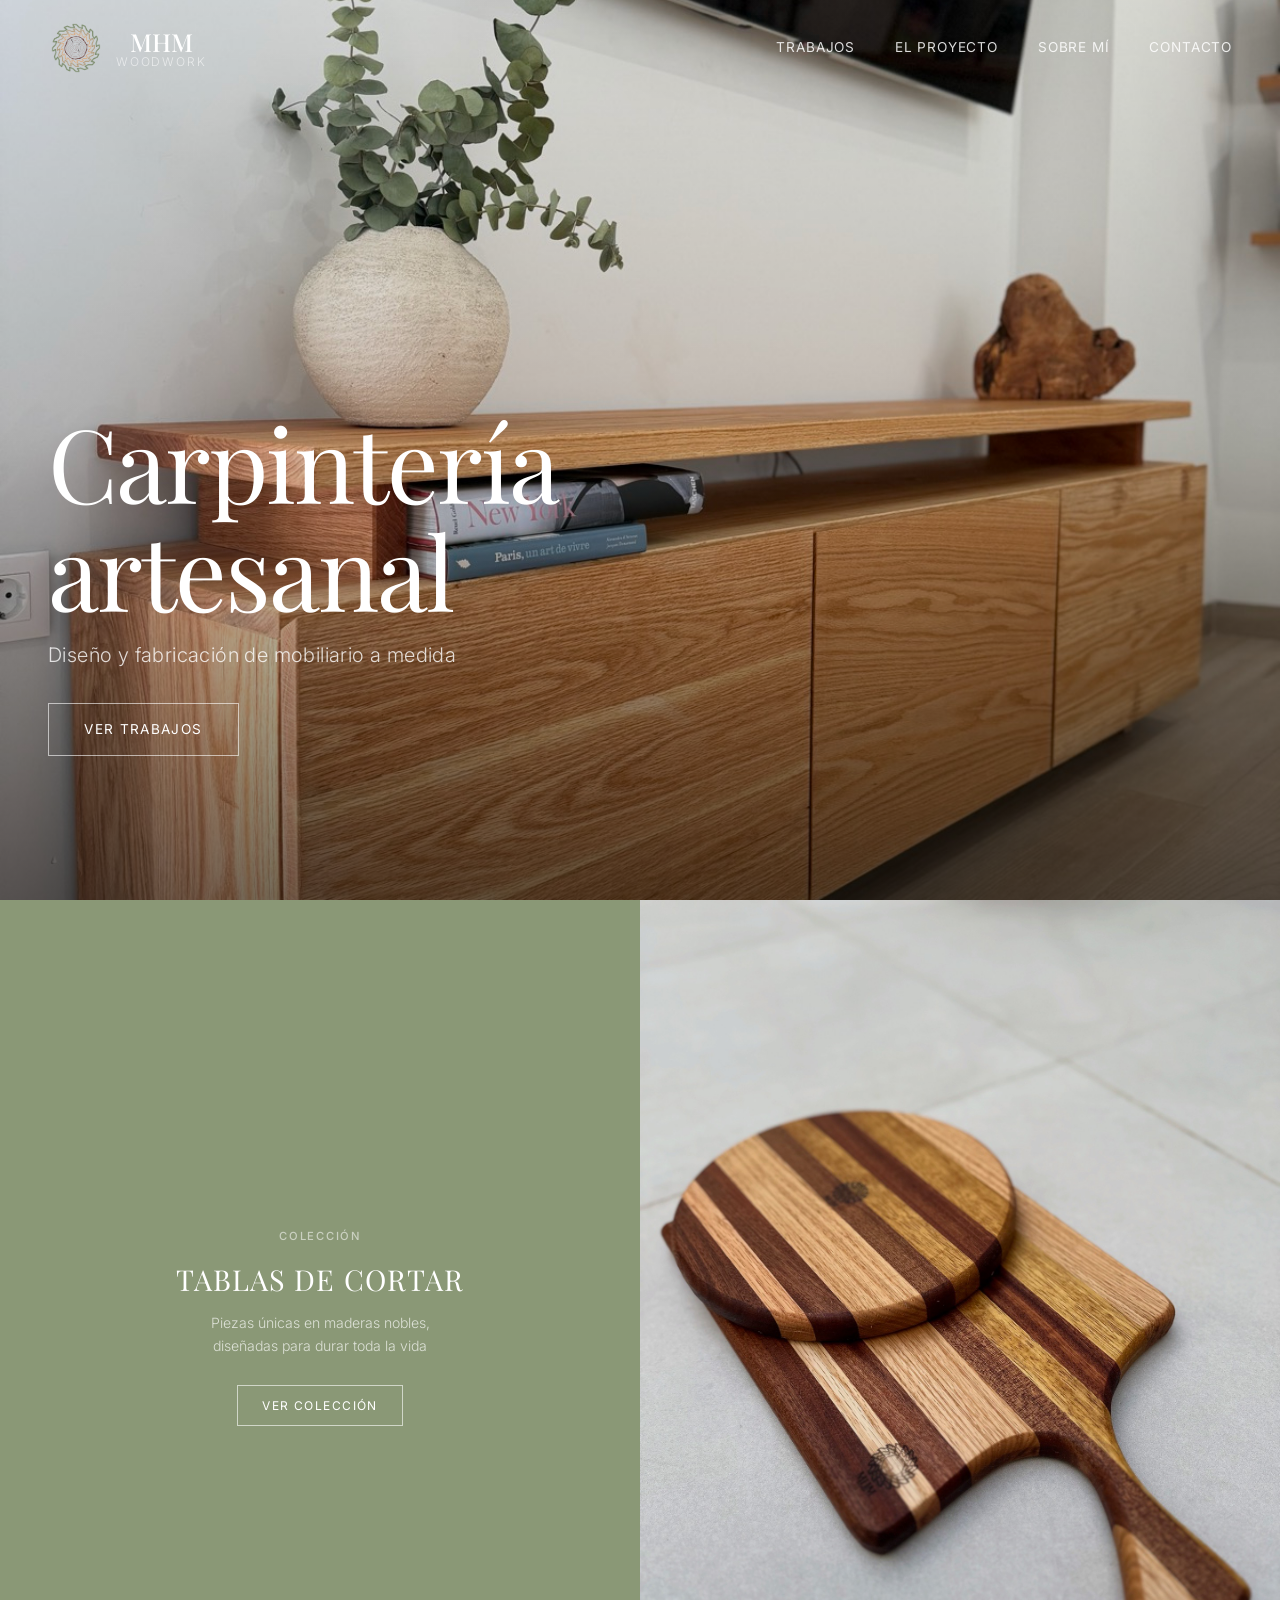
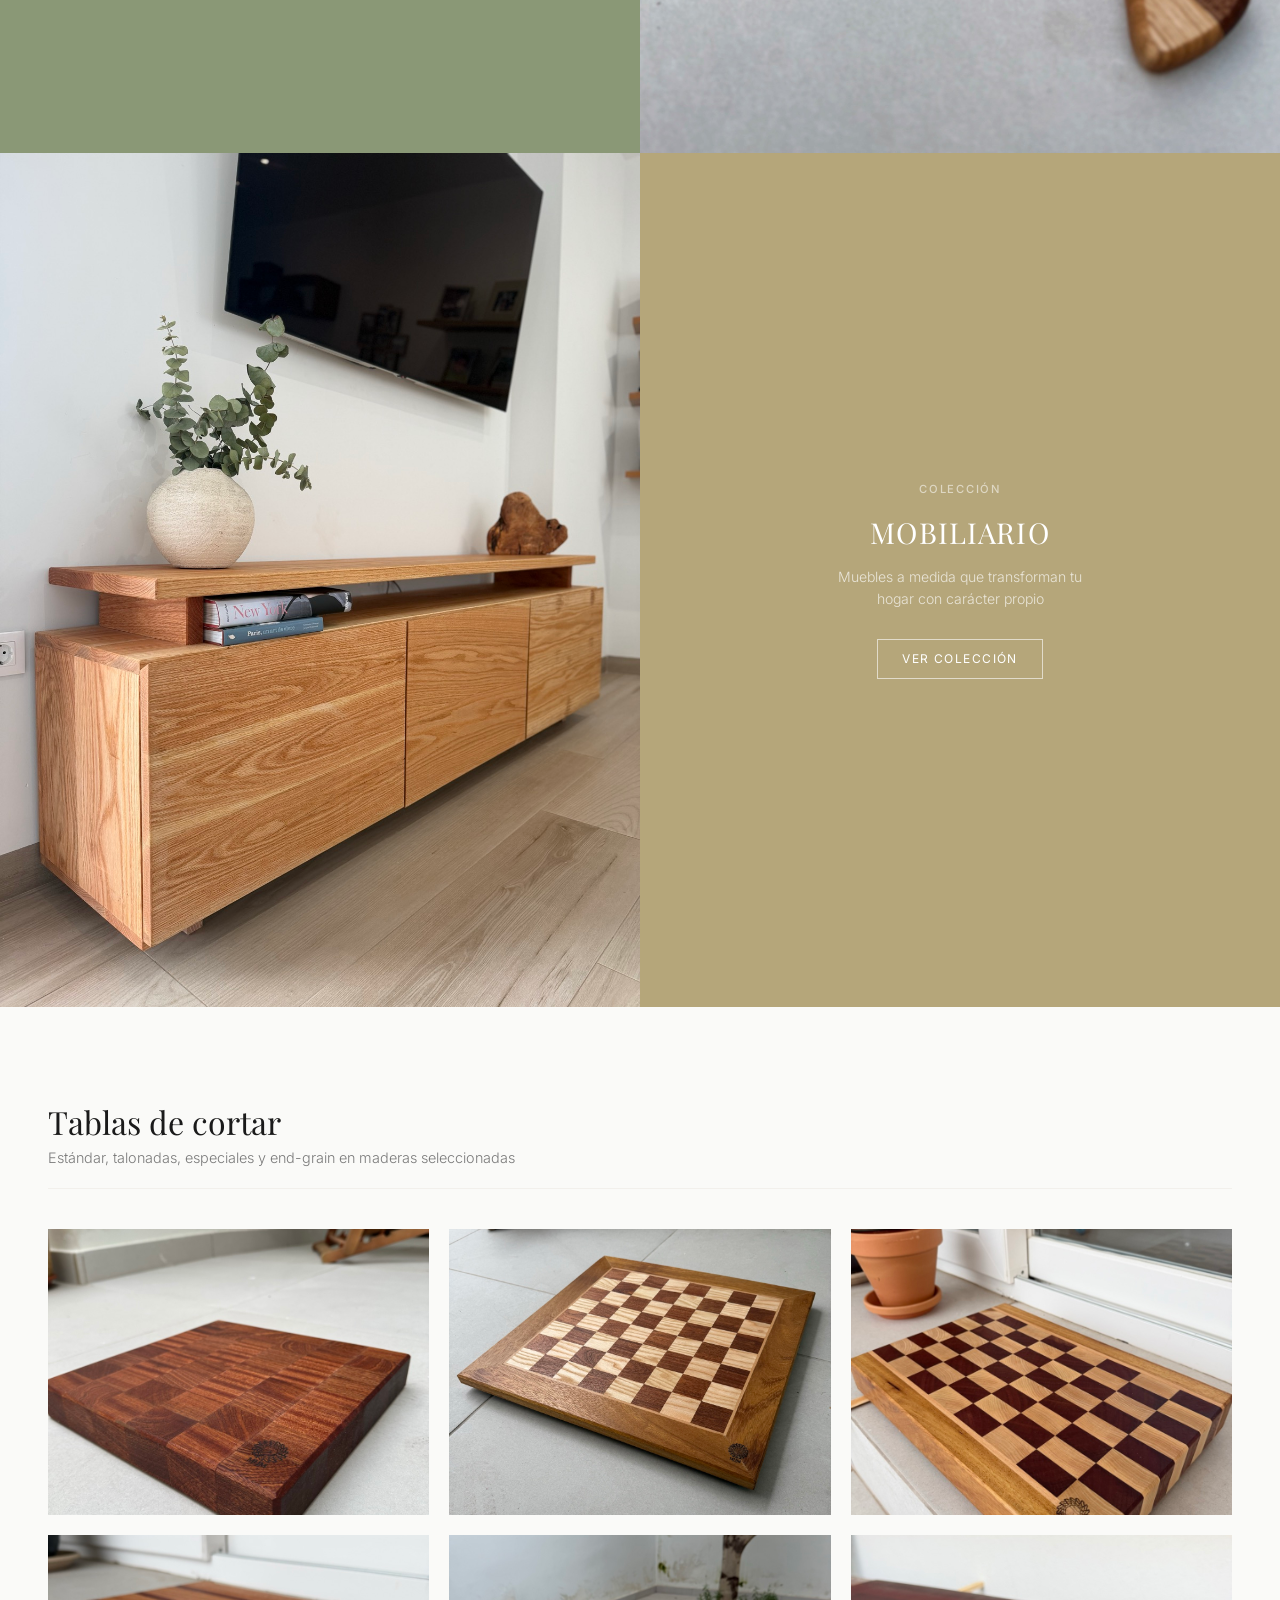
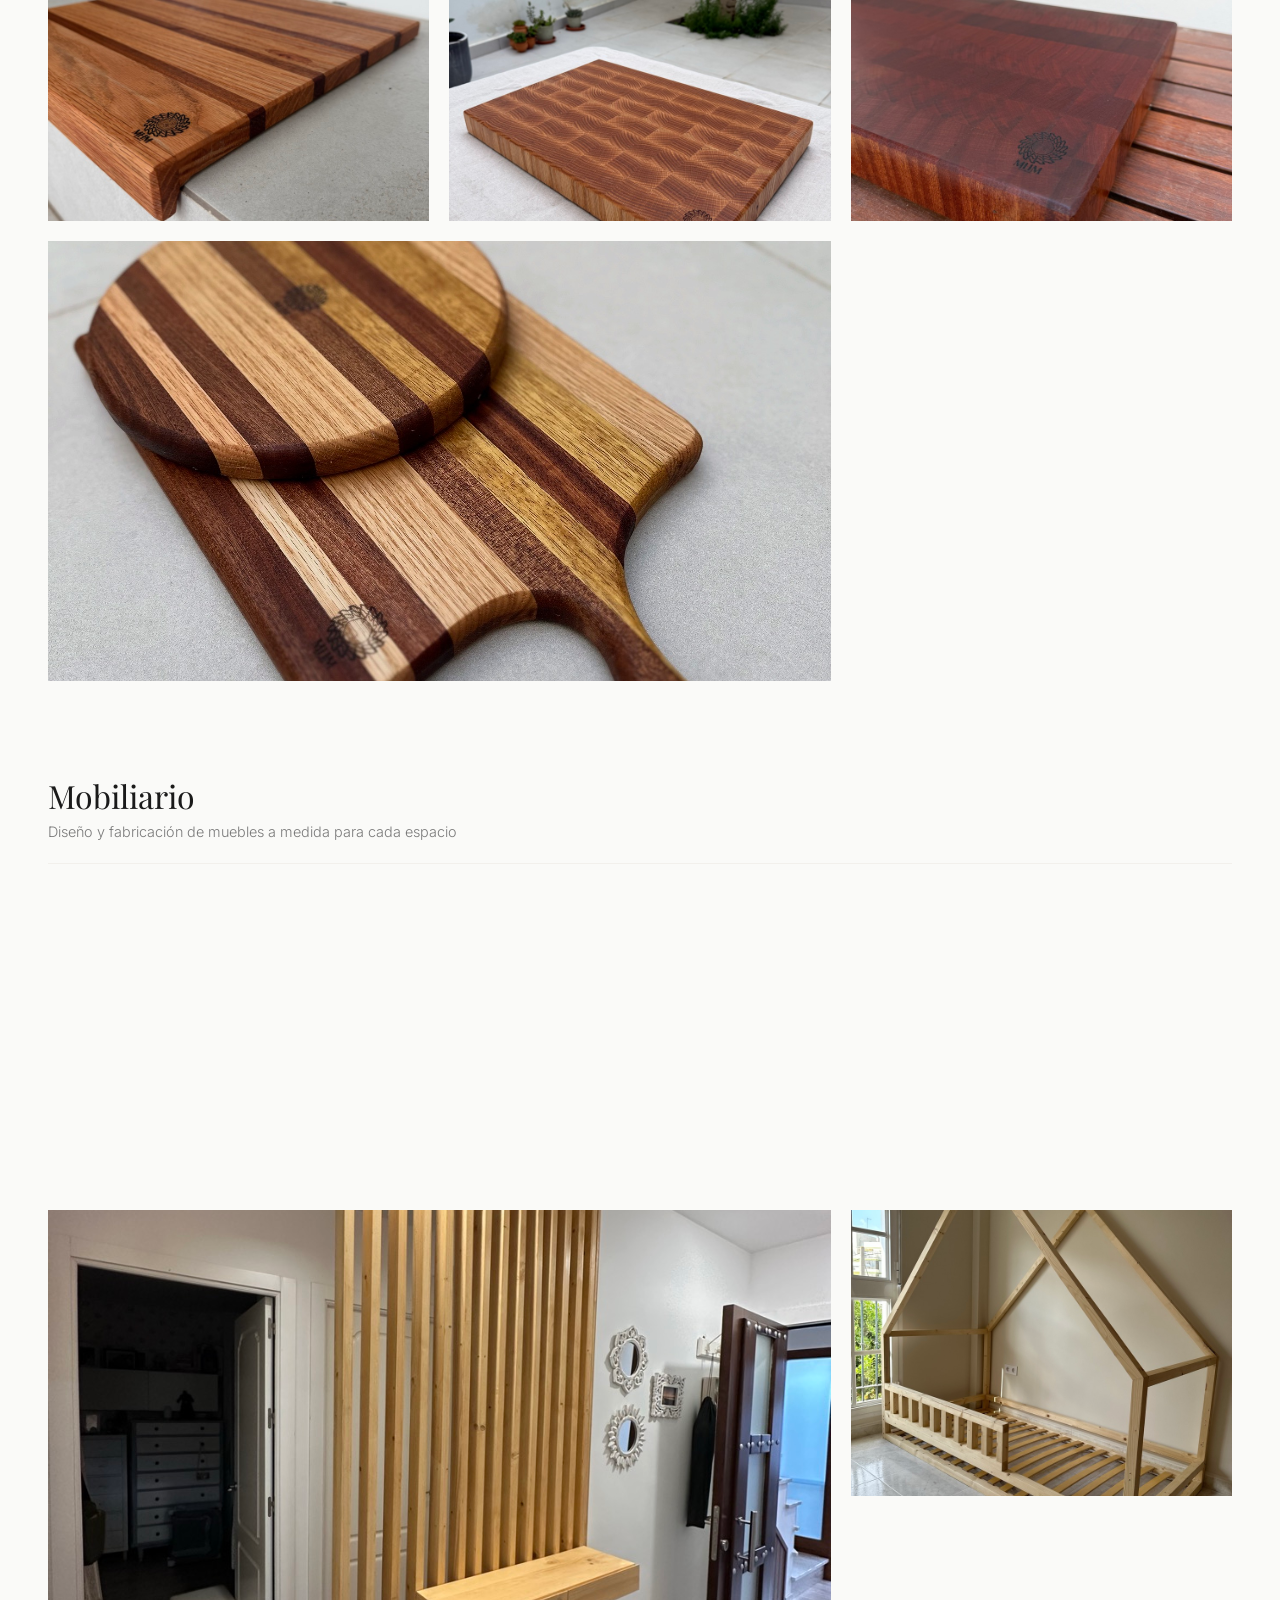
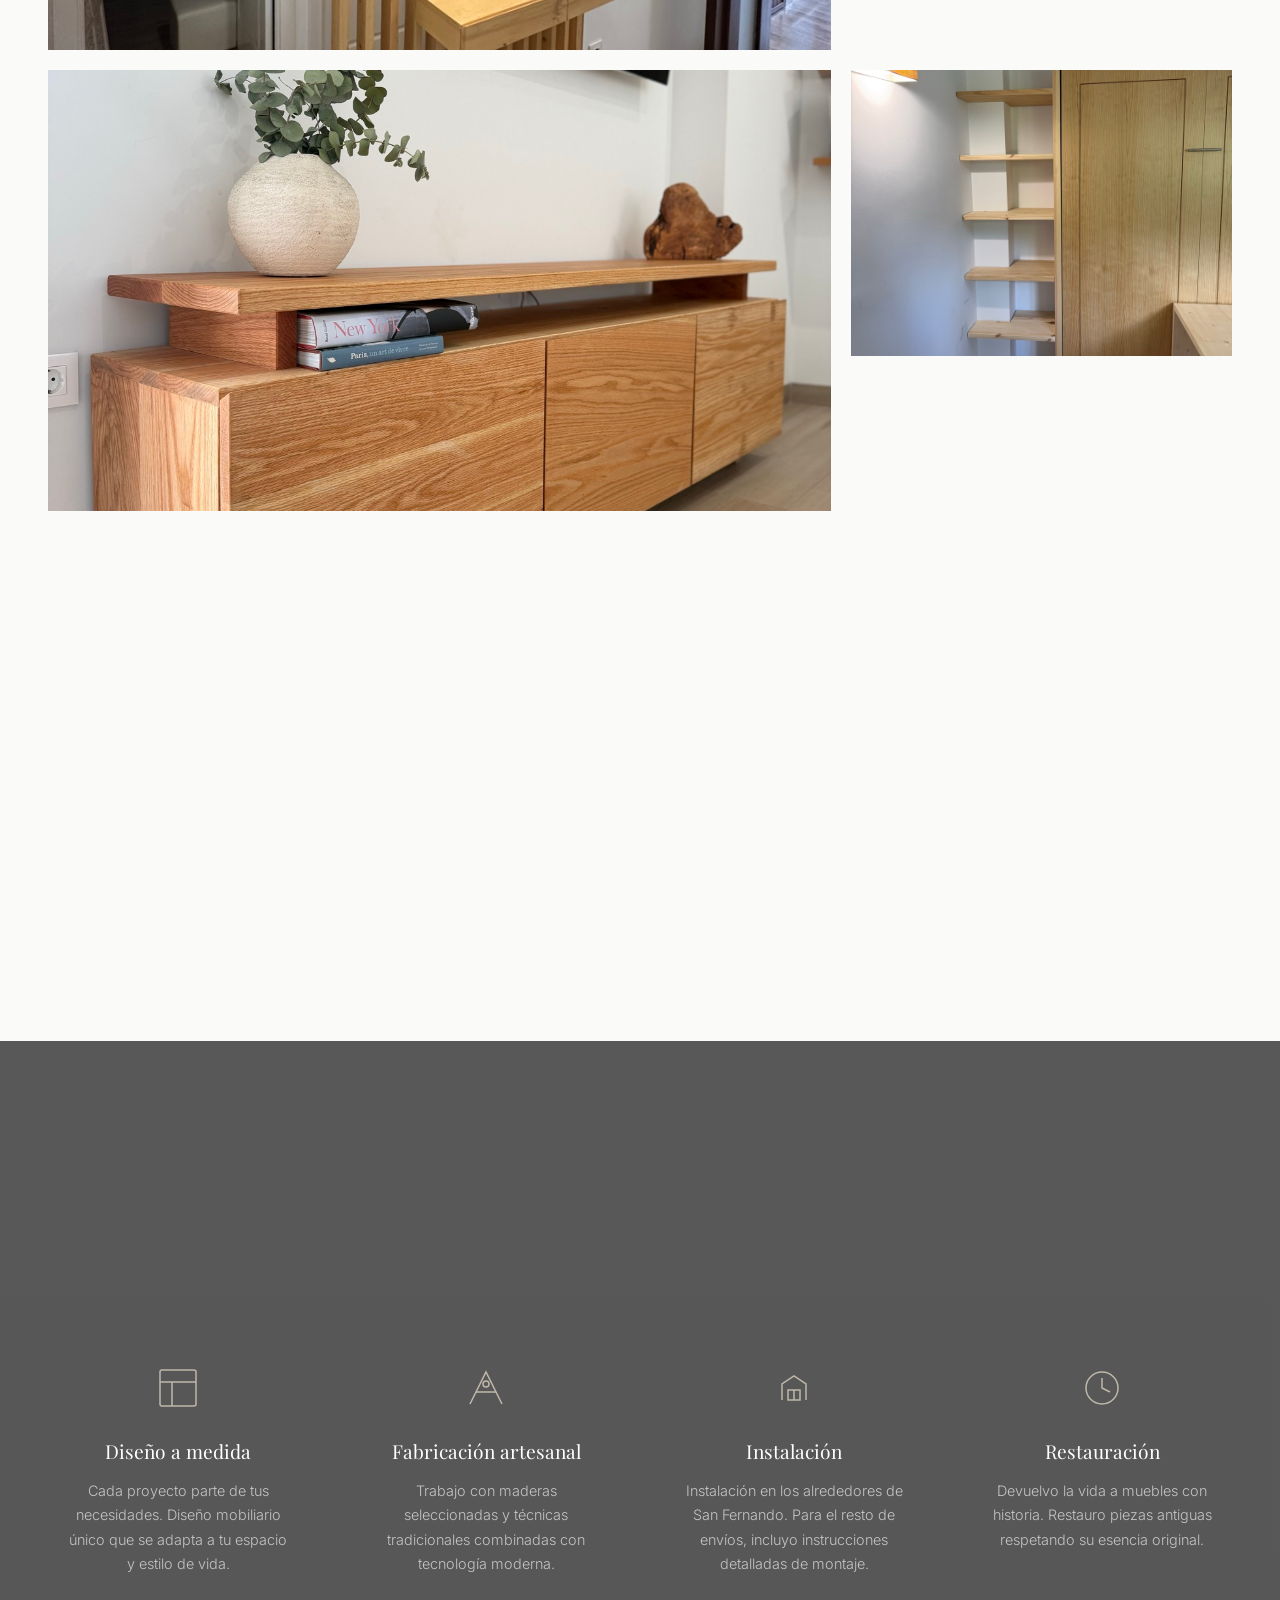
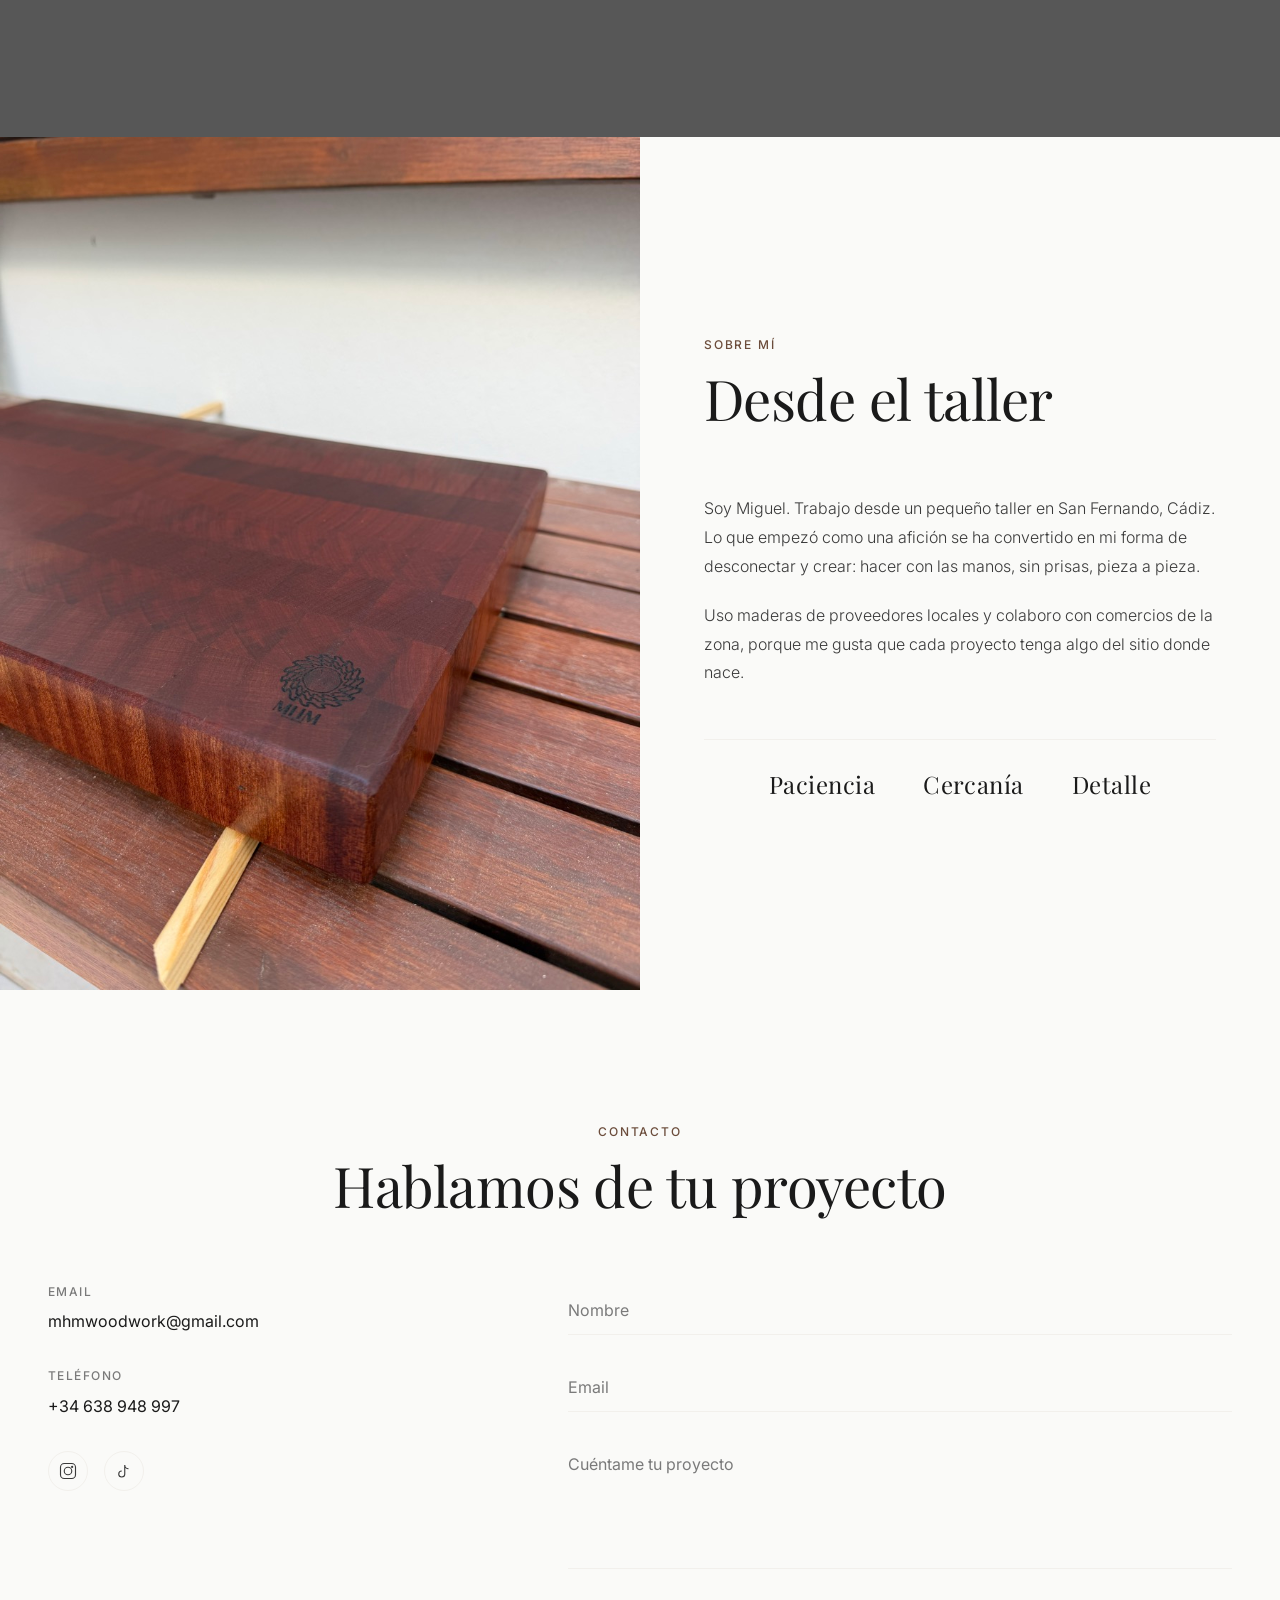
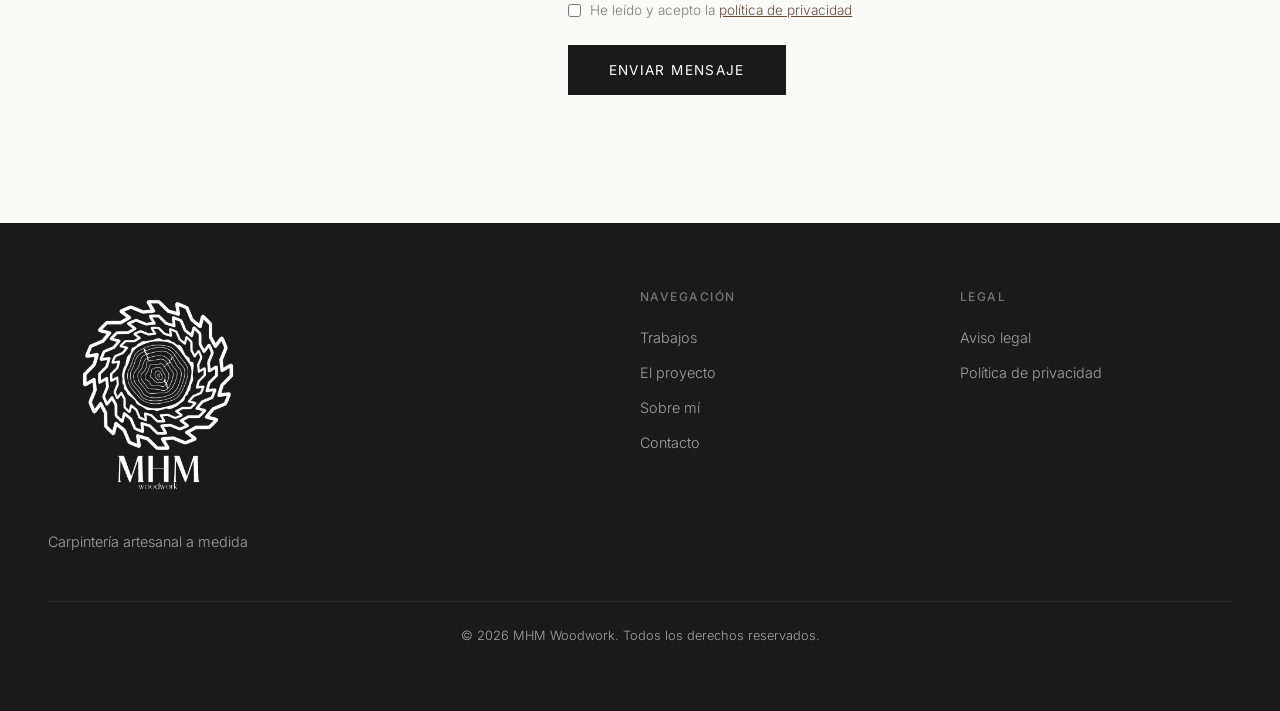
==== commit 2947add9: "Actualización de nombres" ====
--- a/index.html
+++ b/index.html
@@ -87,16 +87,16 @@
     <div class="coleccion" id="tablas-de-cortar">
       <div class="coleccion__header">
         <h3 class="coleccion__title">Tablas de cortar</h3>
-        <p class="coleccion__desc">End-grain, ajedrez y diseños combinados en maderas seleccionadas</p>
+        <p class="coleccion__desc">Estándar, talonadas, especiales y end-grain en maderas seleccionadas</p>
       </div>
       <div class="trabajos__grid">
         <article class="trabajo-card">
           <div class="trabajo-card__img">
-            <img src="images/portfolio/IMG_3140.jpg" alt="Tabla end-grain oscura" loading="lazy">
-          </div>
-          <div class="trabajo-card__info">
-            <h3>Tabla End-Grain</h3>
-            <p>Tabla end-grain en maderas oscuras</p>
+            <img src="images/portfolio/IMG_3140.jpg" alt="Tabla de cortar estándar" loading="lazy">
+          </div>
+          <div class="trabajo-card__info">
+            <h3>Tabla Estándar</h3>
+            <p>Tabla de cortar estándar</p>
           </div>
         </article>
         <article class="trabajo-card">
@@ -110,38 +110,38 @@
         </article>
         <article class="trabajo-card">
           <div class="trabajo-card__img">
-            <img src="images/portfolio/IMG_3976.jpg" alt="Mesa de ajedrez con patas de madera" loading="lazy">
-          </div>
-          <div class="trabajo-card__info">
-            <h3>Mesa Ajedrez</h3>
-            <p>Mesa de ajedrez con patas en madera</p>
-          </div>
-        </article>
-        <article class="trabajo-card">
-          <div class="trabajo-card__img">
-            <img src="images/portfolio/IMG_4071.jpg" alt="Tabla de cortar con canal" loading="lazy">
-          </div>
-          <div class="trabajo-card__info">
-            <h3>Tabla con Canal</h3>
-            <p>Tabla de cortar con canal perimetral</p>
-          </div>
-        </article>
-        <article class="trabajo-card">
-          <div class="trabajo-card__img">
-            <img src="images/portfolio/IMG_4554.jpg" alt="Tabla de cortar end-grain en roble" loading="lazy">
-          </div>
-          <div class="trabajo-card__info">
-            <h3>Tabla End-Grain Roble</h3>
-            <p>Tabla de cortar end-grain en roble</p>
-          </div>
-        </article>
-        <article class="trabajo-card">
-          <div class="trabajo-card__img">
-            <img src="images/portfolio/IMG_5008.jpg" alt="Tabla de cortar end-grain con logo MHM" loading="lazy">
-          </div>
-          <div class="trabajo-card__info">
-            <h3>Tabla End-Grain MHM</h3>
-            <p>Tabla de cortar con sello MHM</p>
+            <img src="images/portfolio/IMG_3976.jpg" alt="Tabla especial" loading="lazy">
+          </div>
+          <div class="trabajo-card__info">
+            <h3>Tabla Especial</h3>
+            <p>Tabla especial</p>
+          </div>
+        </article>
+        <article class="trabajo-card">
+          <div class="trabajo-card__img">
+            <img src="images/portfolio/IMG_4071.jpg" alt="Tabla talonada" loading="lazy">
+          </div>
+          <div class="trabajo-card__info">
+            <h3>Tabla Talonada</h3>
+            <p>Tabla talonada</p>
+          </div>
+        </article>
+        <article class="trabajo-card">
+          <div class="trabajo-card__img">
+            <img src="images/portfolio/IMG_4554.jpg" alt="Tabla end-grain" loading="lazy">
+          </div>
+          <div class="trabajo-card__info">
+            <h3>Tabla End-Grain</h3>
+            <p>Tabla end-grain</p>
+          </div>
+        </article>
+        <article class="trabajo-card">
+          <div class="trabajo-card__img">
+            <img src="images/portfolio/IMG_5008.jpg" alt="Tabla end-grain con sello MHM" loading="lazy">
+          </div>
+          <div class="trabajo-card__info">
+            <h3>Tabla End-Grain</h3>
+            <p>Tabla end-grain con sello MHM</p>
           </div>
         </article>
         <article class="trabajo-card trabajo-card--large">
@@ -183,20 +183,20 @@
         </article>
         <article class="trabajo-card trabajo-card--large">
           <div class="trabajo-card__img">
-            <img src="images/portfolio/IMG_1763.jpg" alt="Cabecero de listones de madera" loading="lazy">
-          </div>
-          <div class="trabajo-card__info">
-            <h3>Cabecero Listones</h3>
-            <p>Separador de ambiente en madera de pino</p>
-          </div>
-        </article>
-        <article class="trabajo-card">
-          <div class="trabajo-card__img">
-            <img src="images/portfolio/IMG_1972.jpg" alt="Cama infantil tipo casita" loading="lazy">
-          </div>
-          <div class="trabajo-card__info">
-            <h3>Cama Casita</h3>
-            <p>Cama infantil Montessori en pino</p>
+            <img src="images/portfolio/IMG_1763.jpg" alt="Separador de ambientes en listones de madera" loading="lazy">
+          </div>
+          <div class="trabajo-card__info">
+            <h3>Separador de Ambientes</h3>
+            <p>Separador de ambientes en listones de madera</p>
+          </div>
+        </article>
+        <article class="trabajo-card">
+          <div class="trabajo-card__img">
+            <img src="images/portfolio/IMG_1972.jpg" alt="Cama Montessori" loading="lazy">
+          </div>
+          <div class="trabajo-card__info">
+            <h3>Cama Montessori</h3>
+            <p>Cama Montessori</p>
           </div>
         </article>
         <article class="trabajo-card trabajo-card--large">
@@ -352,7 +352,7 @@
       <form class="contacto__form" id="contact-form" action="https://formsubmit.co/mhmwoodwork@gmail.com" method="POST">
         <input type="hidden" name="_subject" value="Nuevo mensaje desde MHM Woodwork">
         <input type="hidden" name="_captcha" value="false">
-        <input type="hidden" name="_next" value="https://mhmwoodwork.com">
+        <input type="hidden" name="_next" value="">
         <input type="text" name="_honey" style="display:none">
         <div class="form-group">
           <input type="text" id="name" name="name" required placeholder=" ">
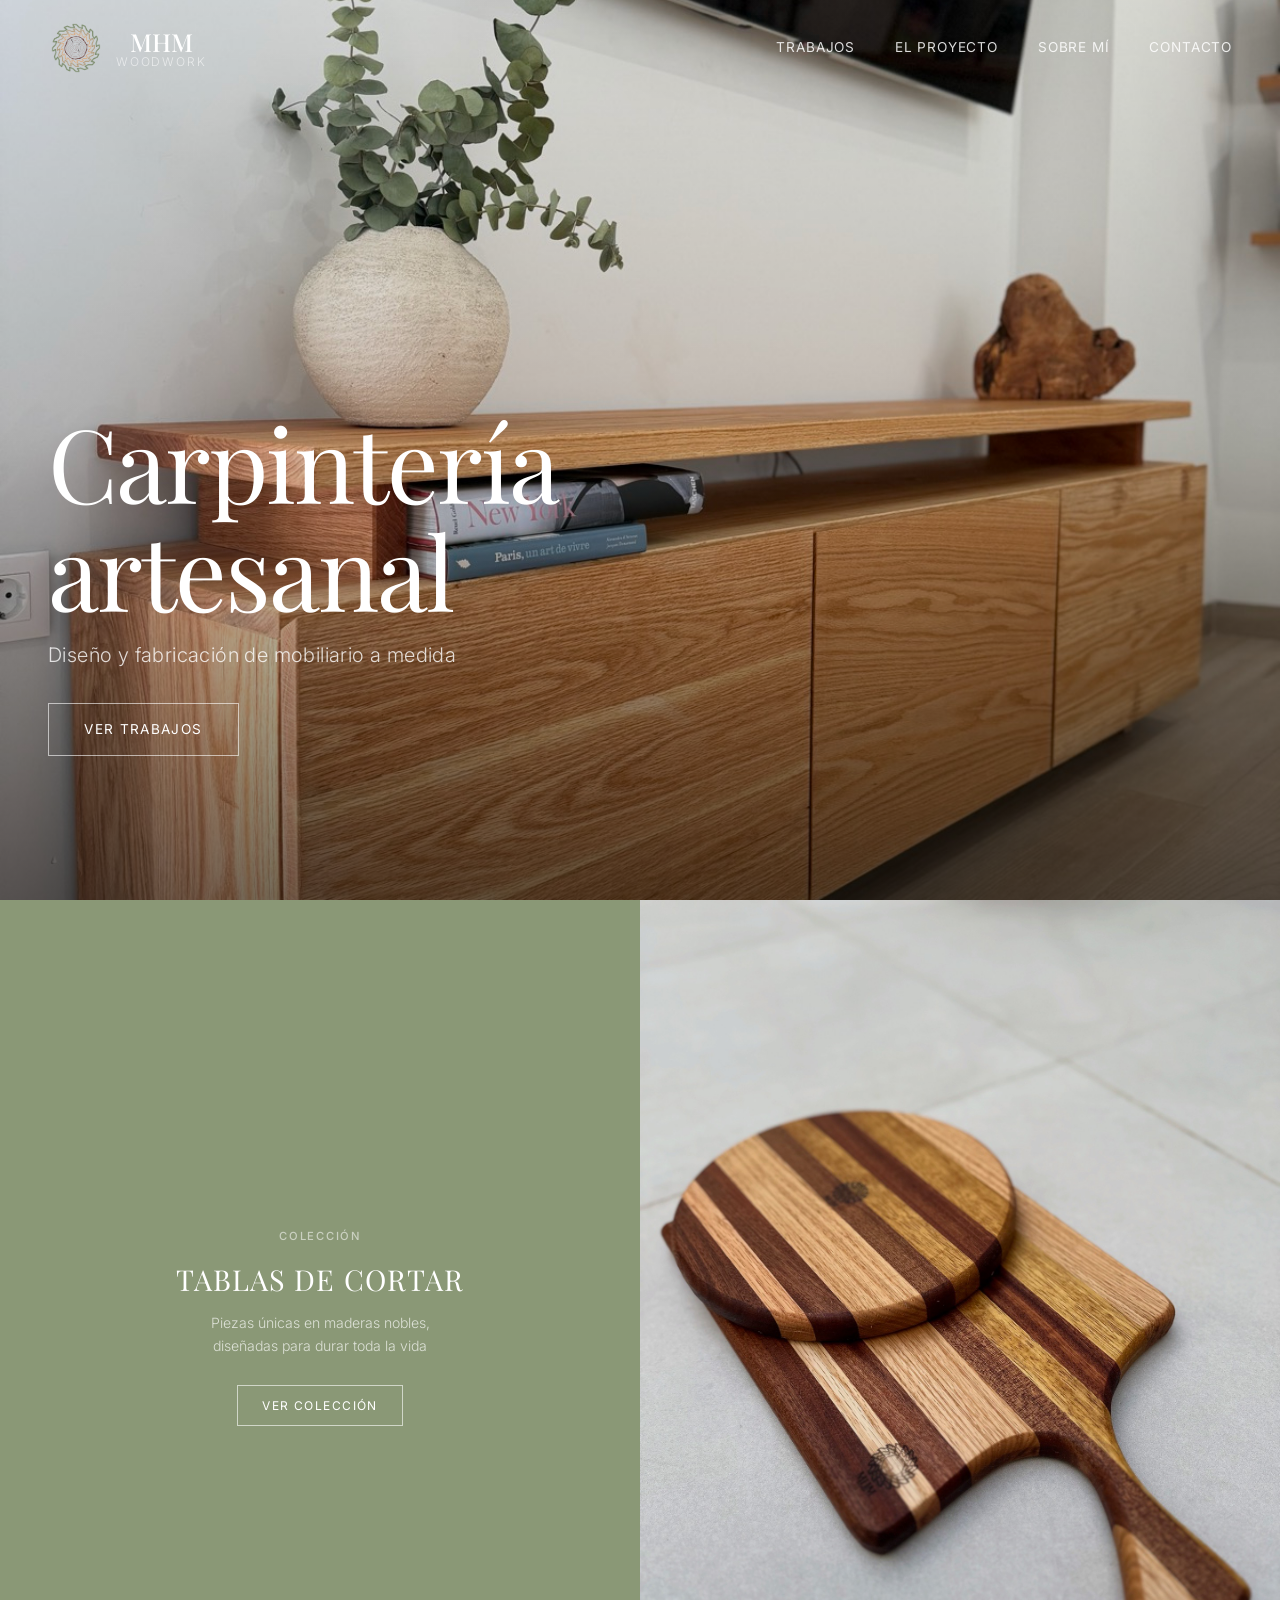
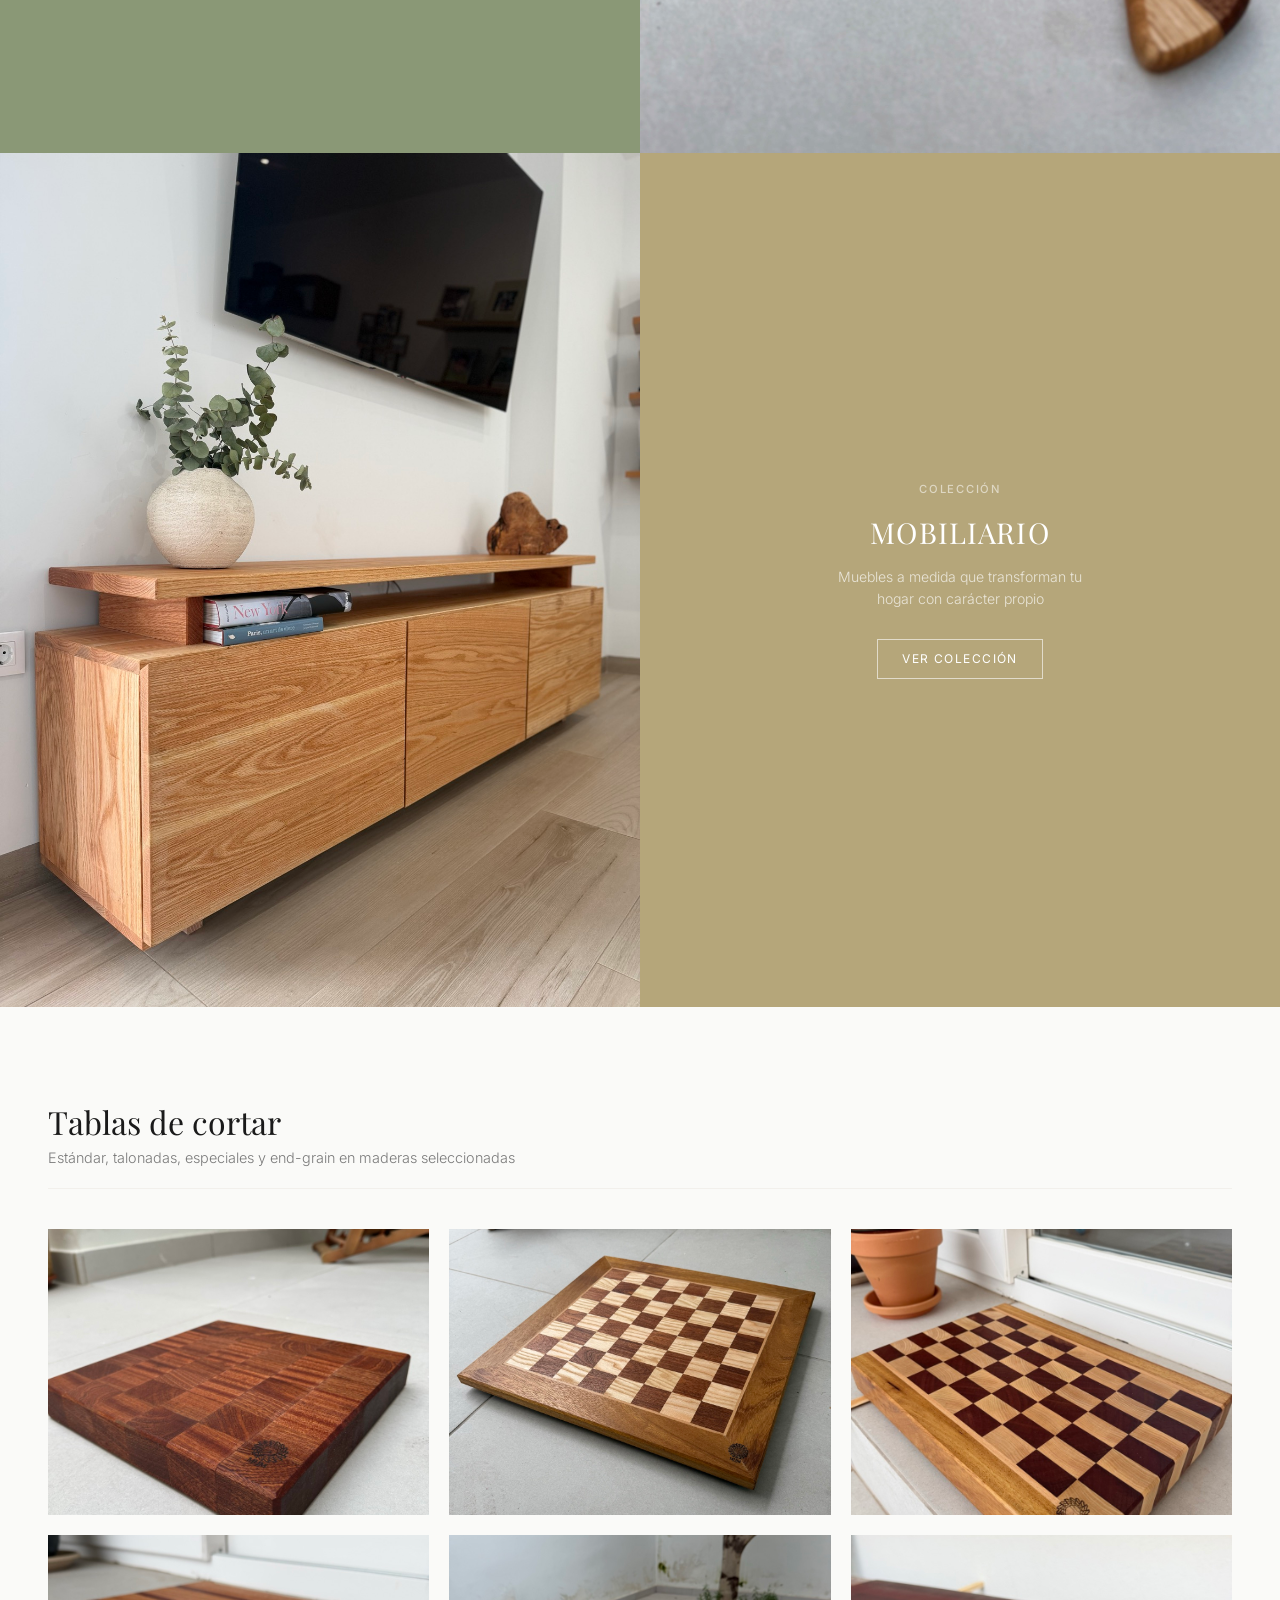
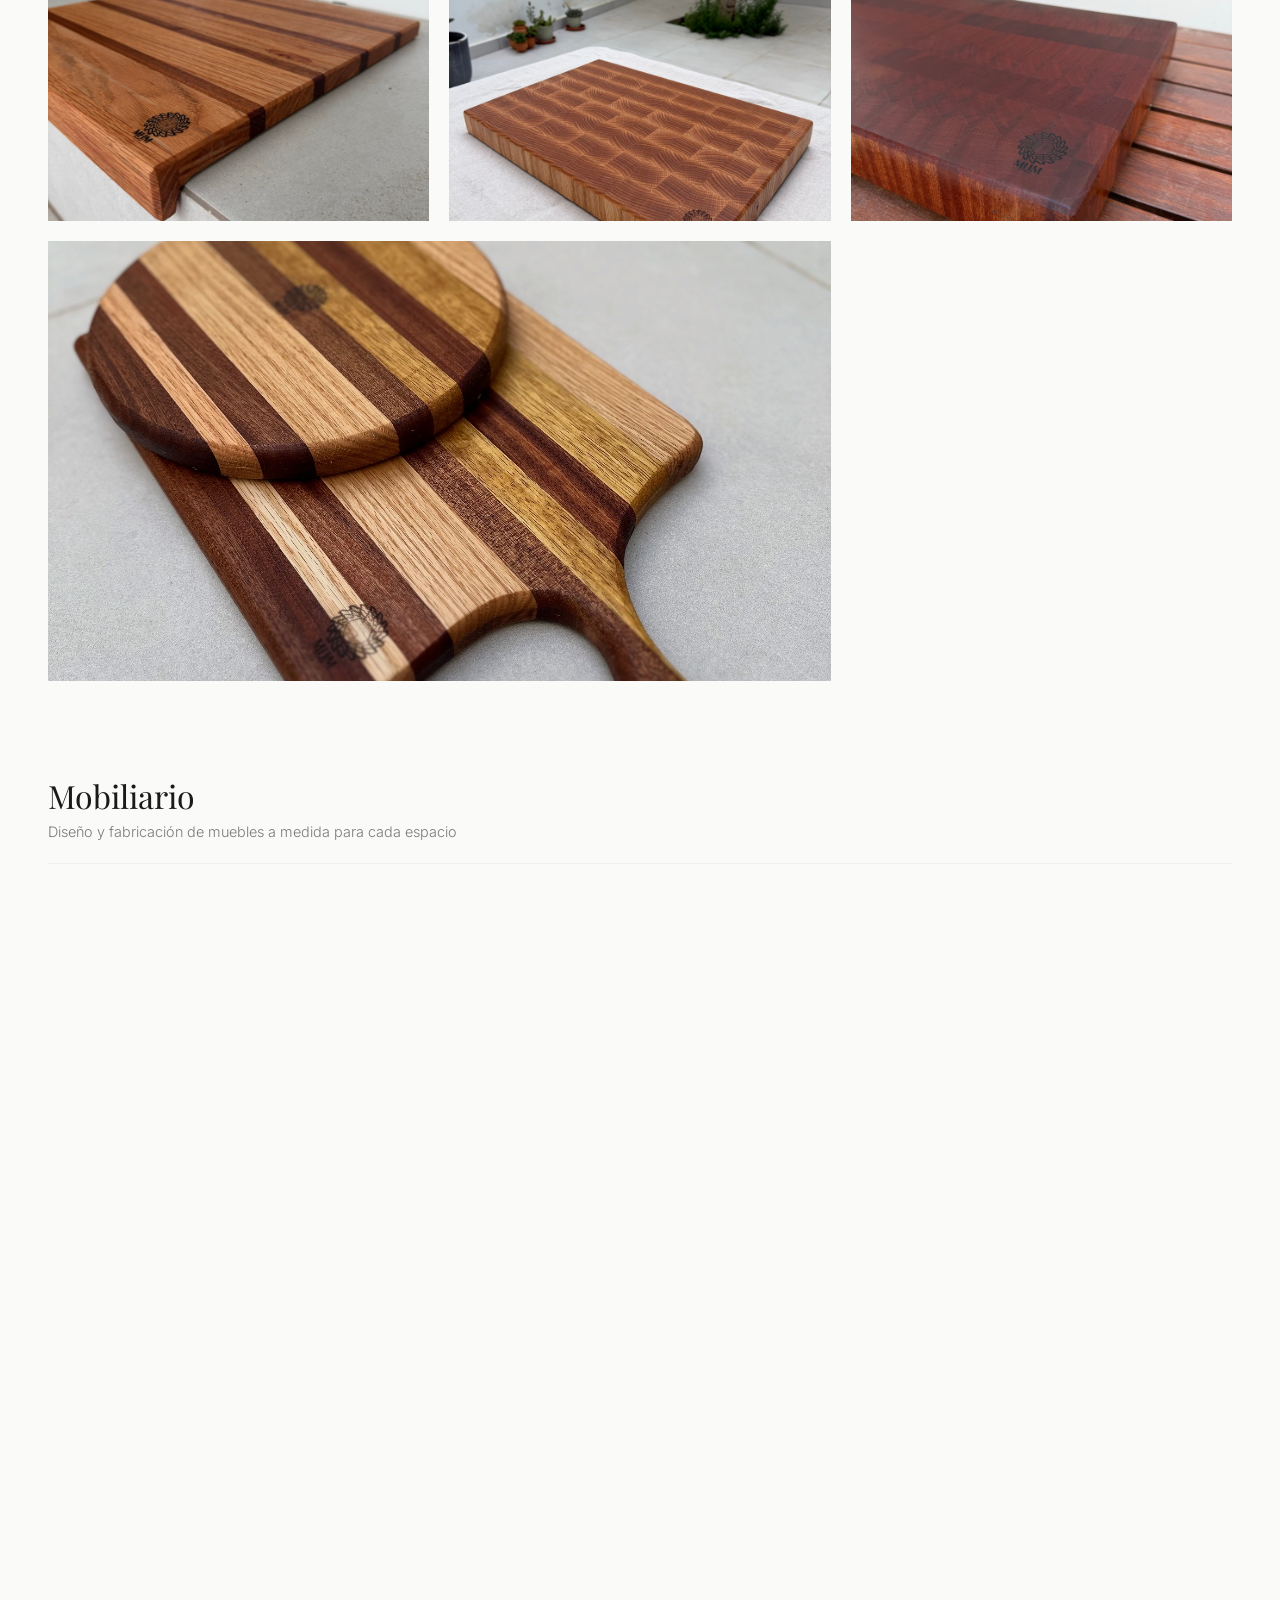
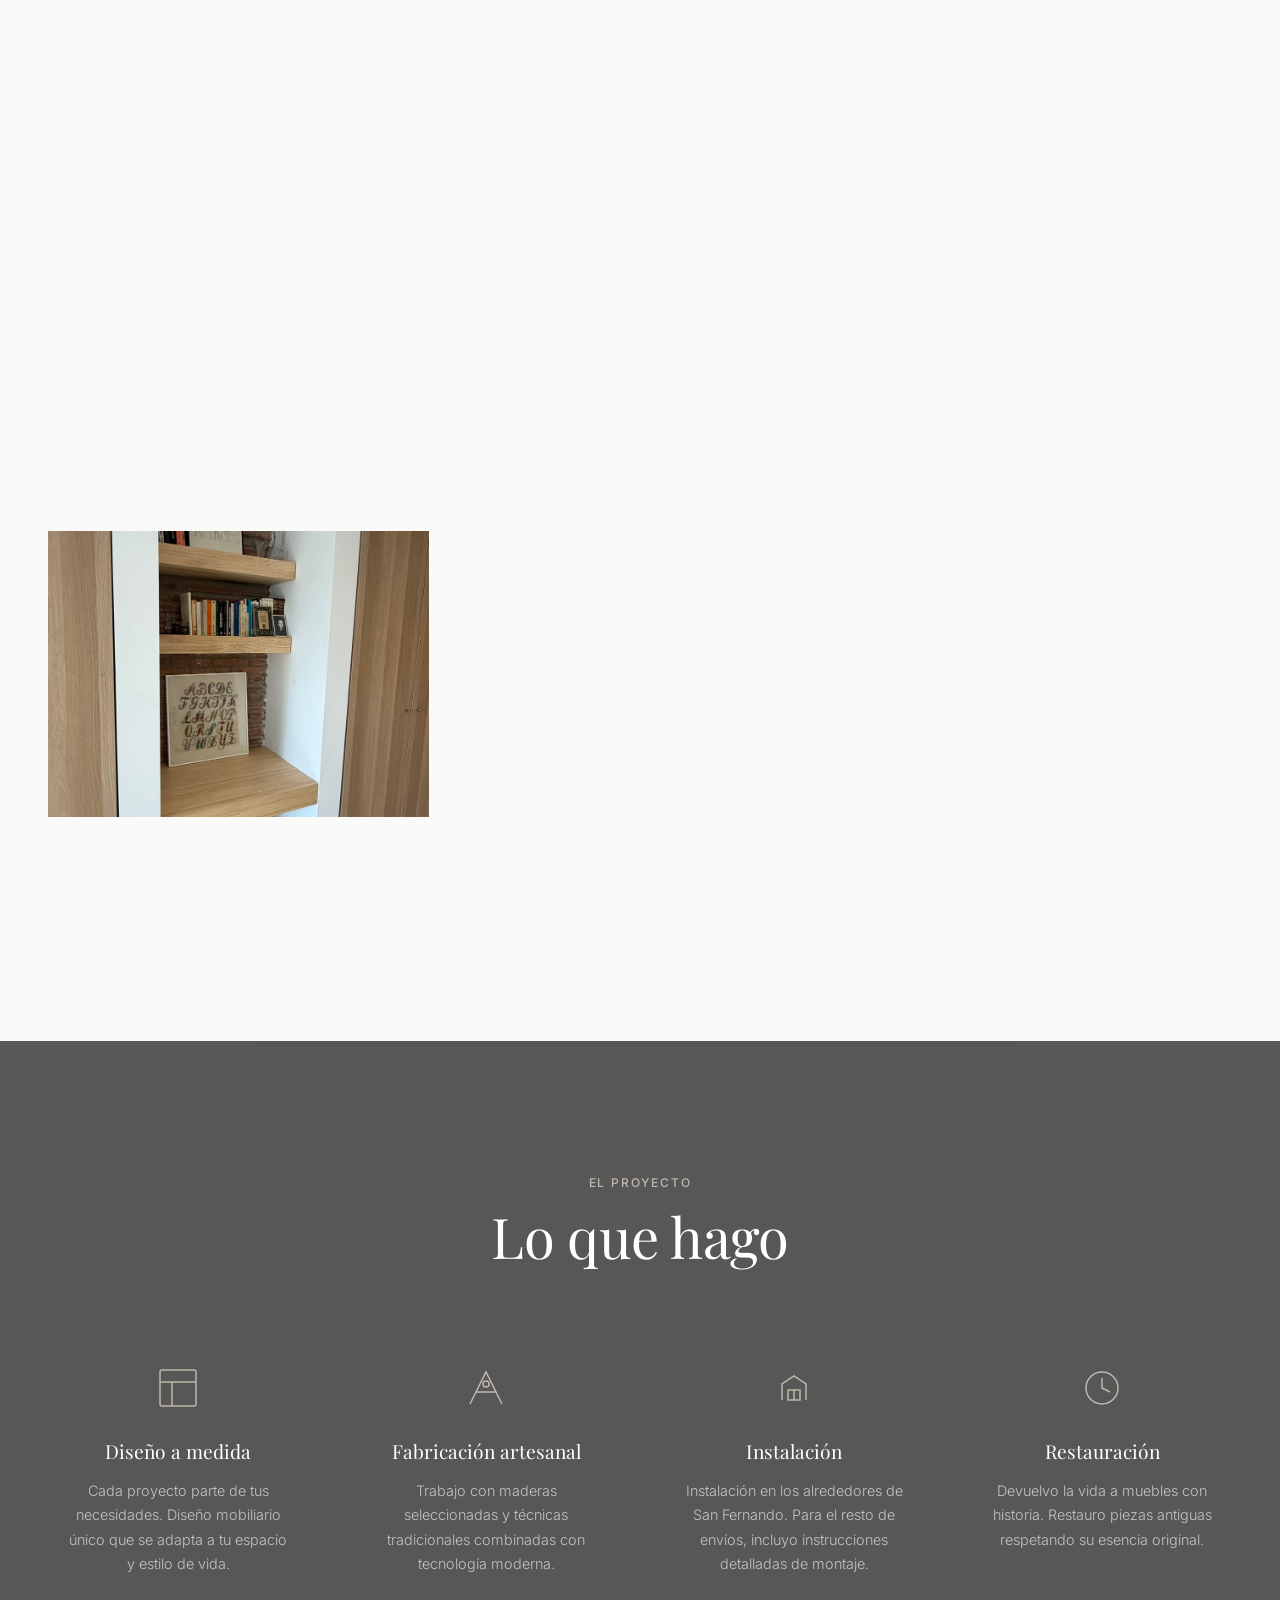
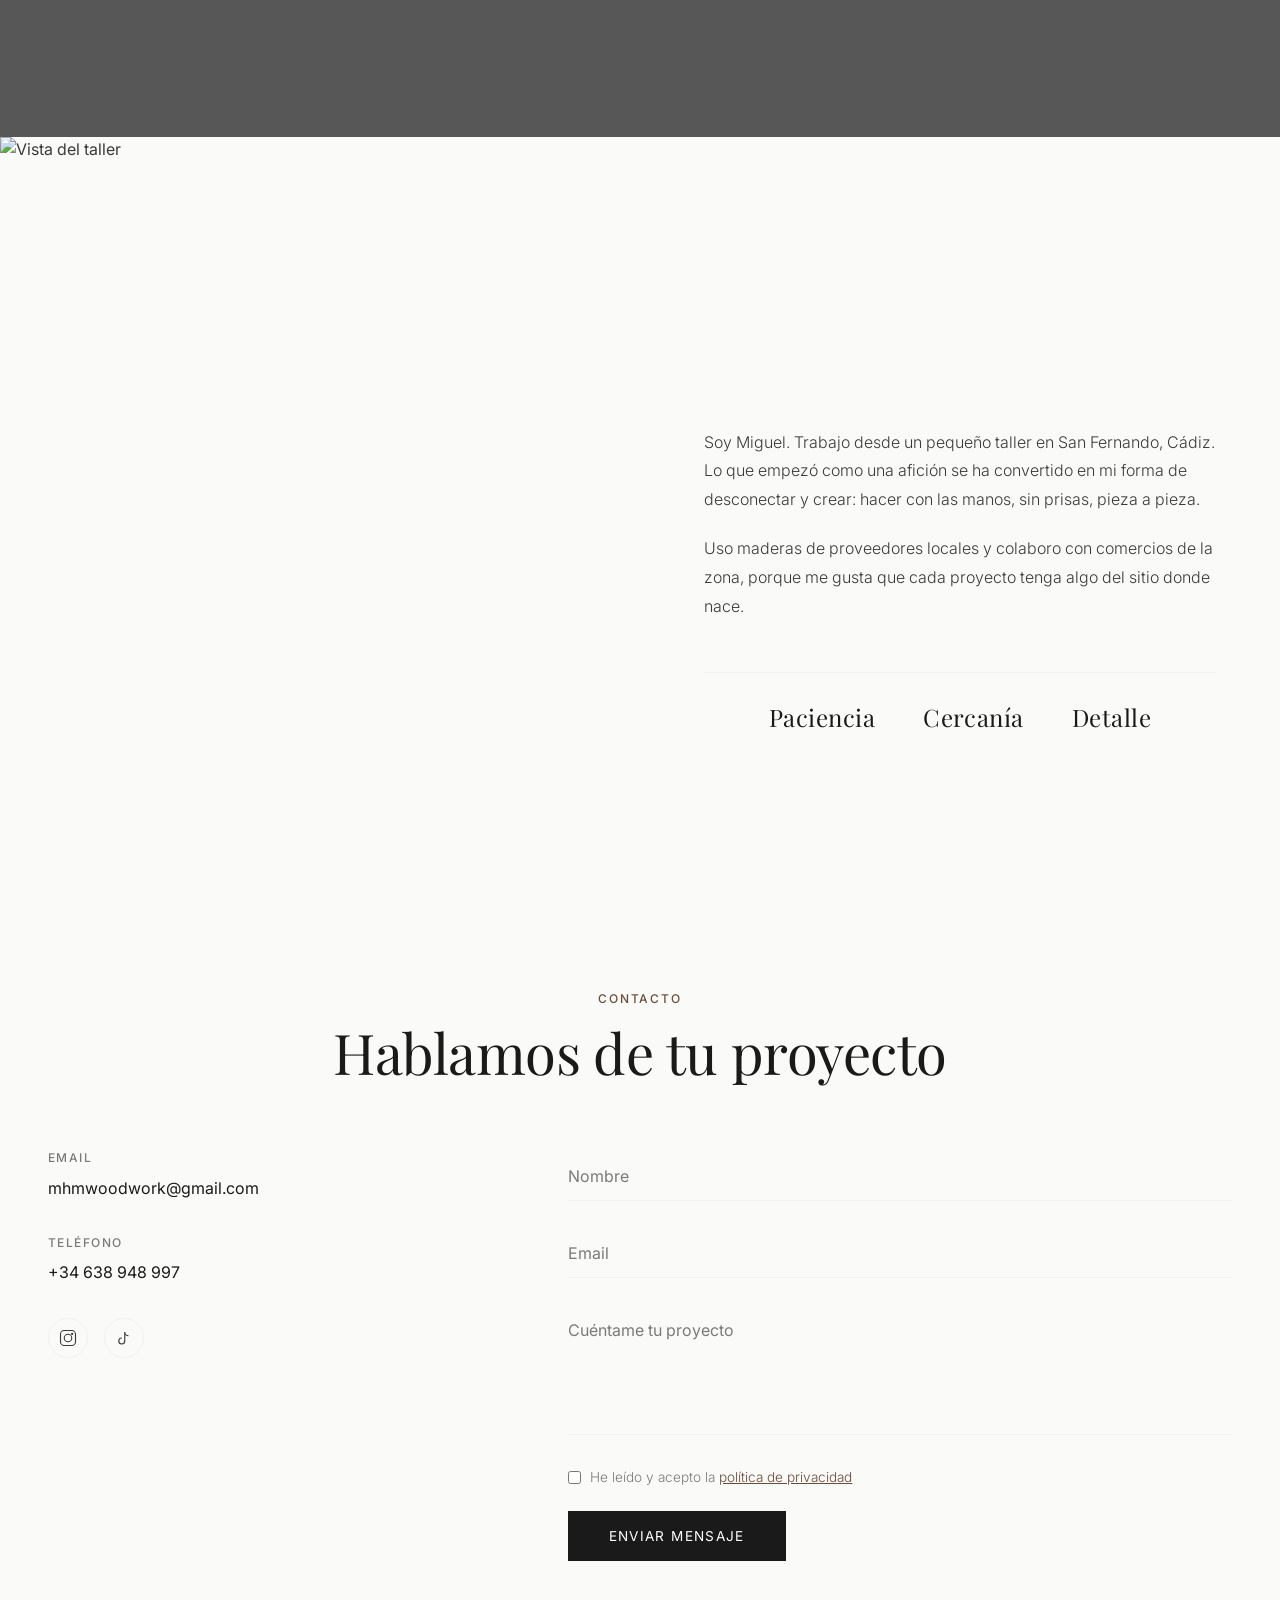
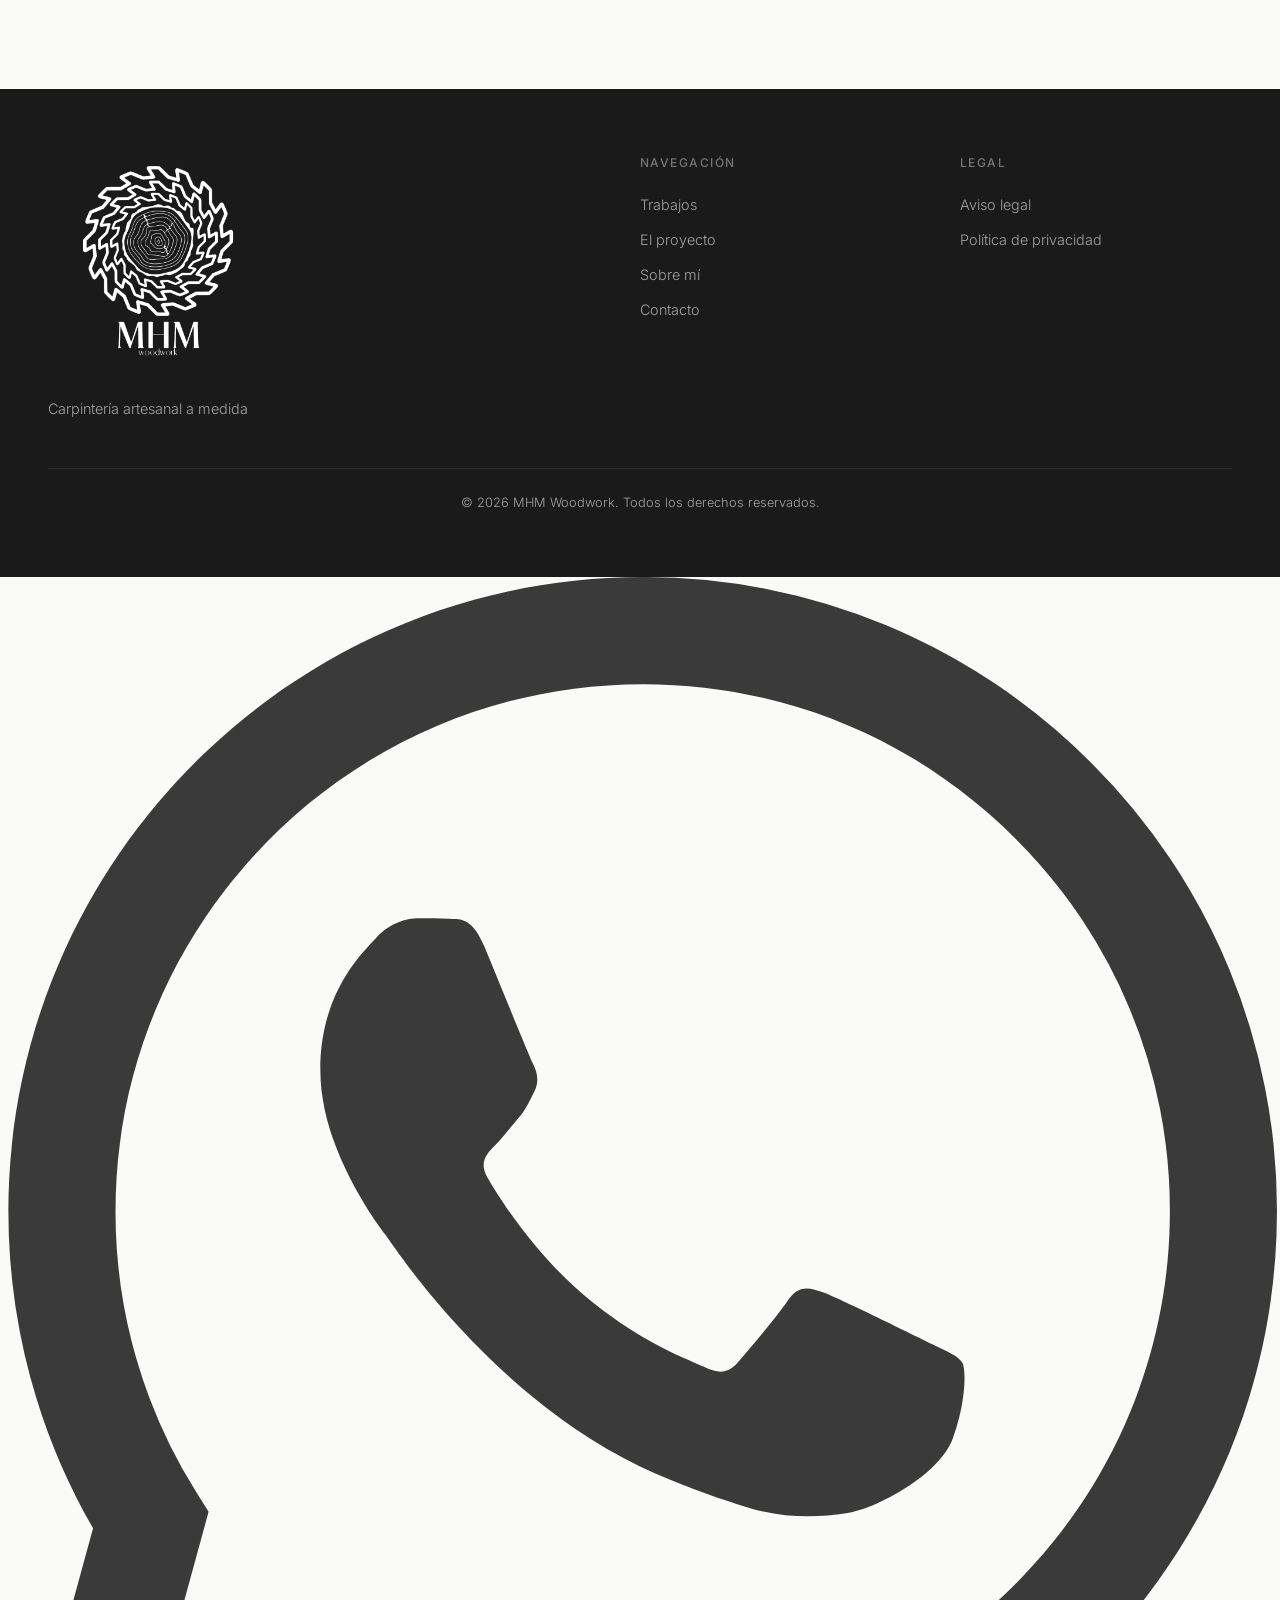
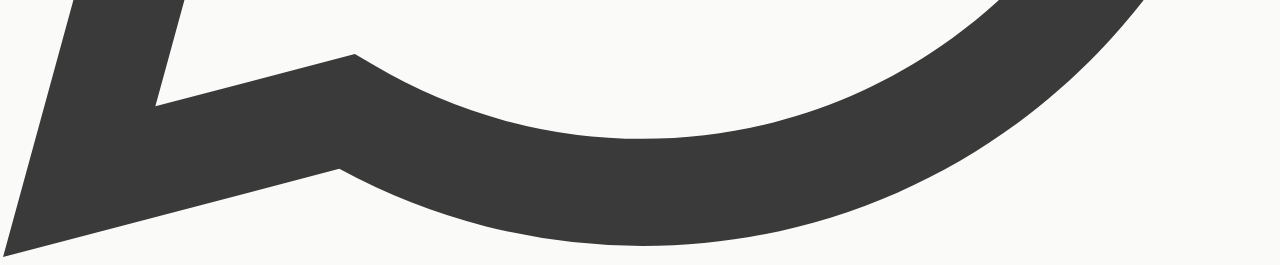
==== commit 9a8838f4: "Add files via upload" ====
--- a/index.html
+++ b/index.html
@@ -293,8 +293,12 @@
 
   <!-- Nosotros -->
   <section class="nosotros" id="nosotros">
-    <div class="nosotros__image">
-      <img src="images/portfolio/IMG_5008.jpg" alt="Tabla de cortar artesanal con logo MHM" loading="lazy">
+    <div class="nosotros__image carousel" data-carousel>
+      <img src="images/portfolio/IMG_5509.jpg" alt="Vista del taller" class="carousel__slide carousel__slide--active" loading="lazy">
+      <img src="images/portfolio/IMG_5510.jpg" alt="Formones y herramientas manuales" class="carousel__slide" loading="lazy">
+      <img src="images/portfolio/IMG_5508.jpg" alt="Delantal MHM Woodwork" class="carousel__slide" loading="lazy">
+      <img src="images/portfolio/IMG_5512.jpg" alt="Taladros sobre madera" class="carousel__slide" loading="lazy">
+      <div class="carousel__dots"></div>
     </div>
     <div class="nosotros__content">
       <div class="section-header section-header--left">
@@ -402,6 +406,11 @@
     </div>
   </footer>
 
+  <!-- WhatsApp flotante -->
+  <a href="https://wa.me/34638948997" target="_blank" rel="noopener noreferrer" class="whatsapp-float" aria-label="Contactar por WhatsApp">
+    <svg viewBox="0 0 24 24" fill="currentColor"><path d="M17.472 14.382c-.297-.149-1.758-.867-2.03-.967-.273-.099-.471-.148-.67.15-.197.297-.767.966-.94 1.164-.173.199-.347.223-.644.075-.297-.15-1.255-.463-2.39-1.475-.883-.788-1.48-1.761-1.653-2.059-.173-.297-.018-.458.13-.606.134-.133.298-.347.446-.52.149-.174.198-.298.298-.497.099-.198.05-.371-.025-.52-.075-.149-.669-1.612-.916-2.207-.242-.579-.487-.5-.669-.51-.173-.008-.371-.01-.57-.01-.198 0-.52.074-.792.372-.272.297-1.04 1.016-1.04 2.479 0 1.462 1.065 2.875 1.213 3.074.149.198 2.096 3.2 5.077 4.487.709.306 1.262.489 1.694.625.712.227 1.36.195 1.871.118.571-.085 1.758-.719 2.006-1.413.248-.694.248-1.289.173-1.413-.074-.124-.272-.198-.57-.347m-5.421 7.403h-.004a9.87 9.87 0 01-5.031-1.378l-.361-.214-3.741.982.998-3.648-.235-.374a9.86 9.86 0 01-1.51-5.26c.001-5.45 4.436-9.884 9.888-9.884 2.64 0 5.122 1.03 6.988 2.898a9.825 9.825 0 012.893 6.994c-.003 5.45-4.437 9.884-9.885 9.884m8.413-18.297A11.815 11.815 0 0012.05 0C5.495 0 .16 5.335.157 11.892c0 2.096.547 4.142 1.588 5.945L.057 24l6.305-1.654a11.882 11.882 0 005.683 1.448h.005c6.554 0 11.89-5.335 11.893-11.893a11.821 11.821 0 00-3.48-8.413z"/></svg>
+  </a>
+
   <script src="js/main.js"></script>
 </body>
 </html>
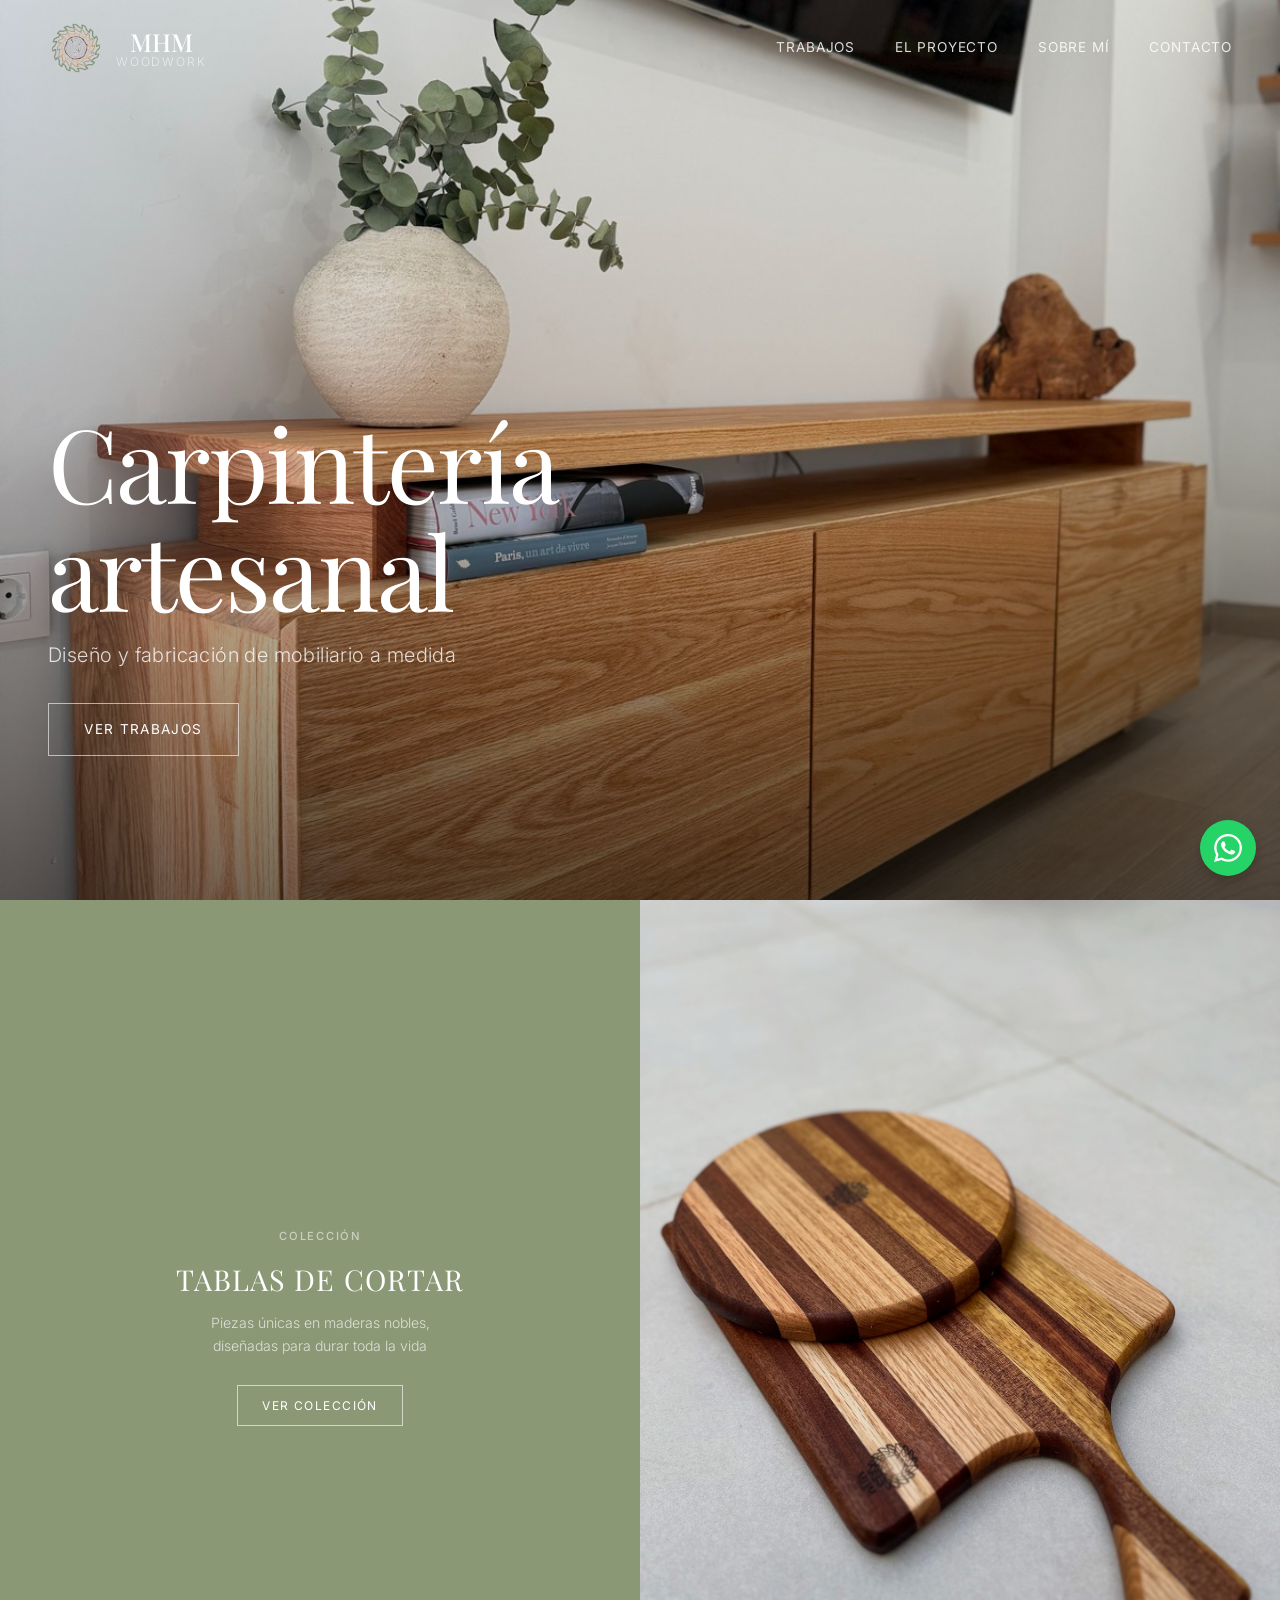
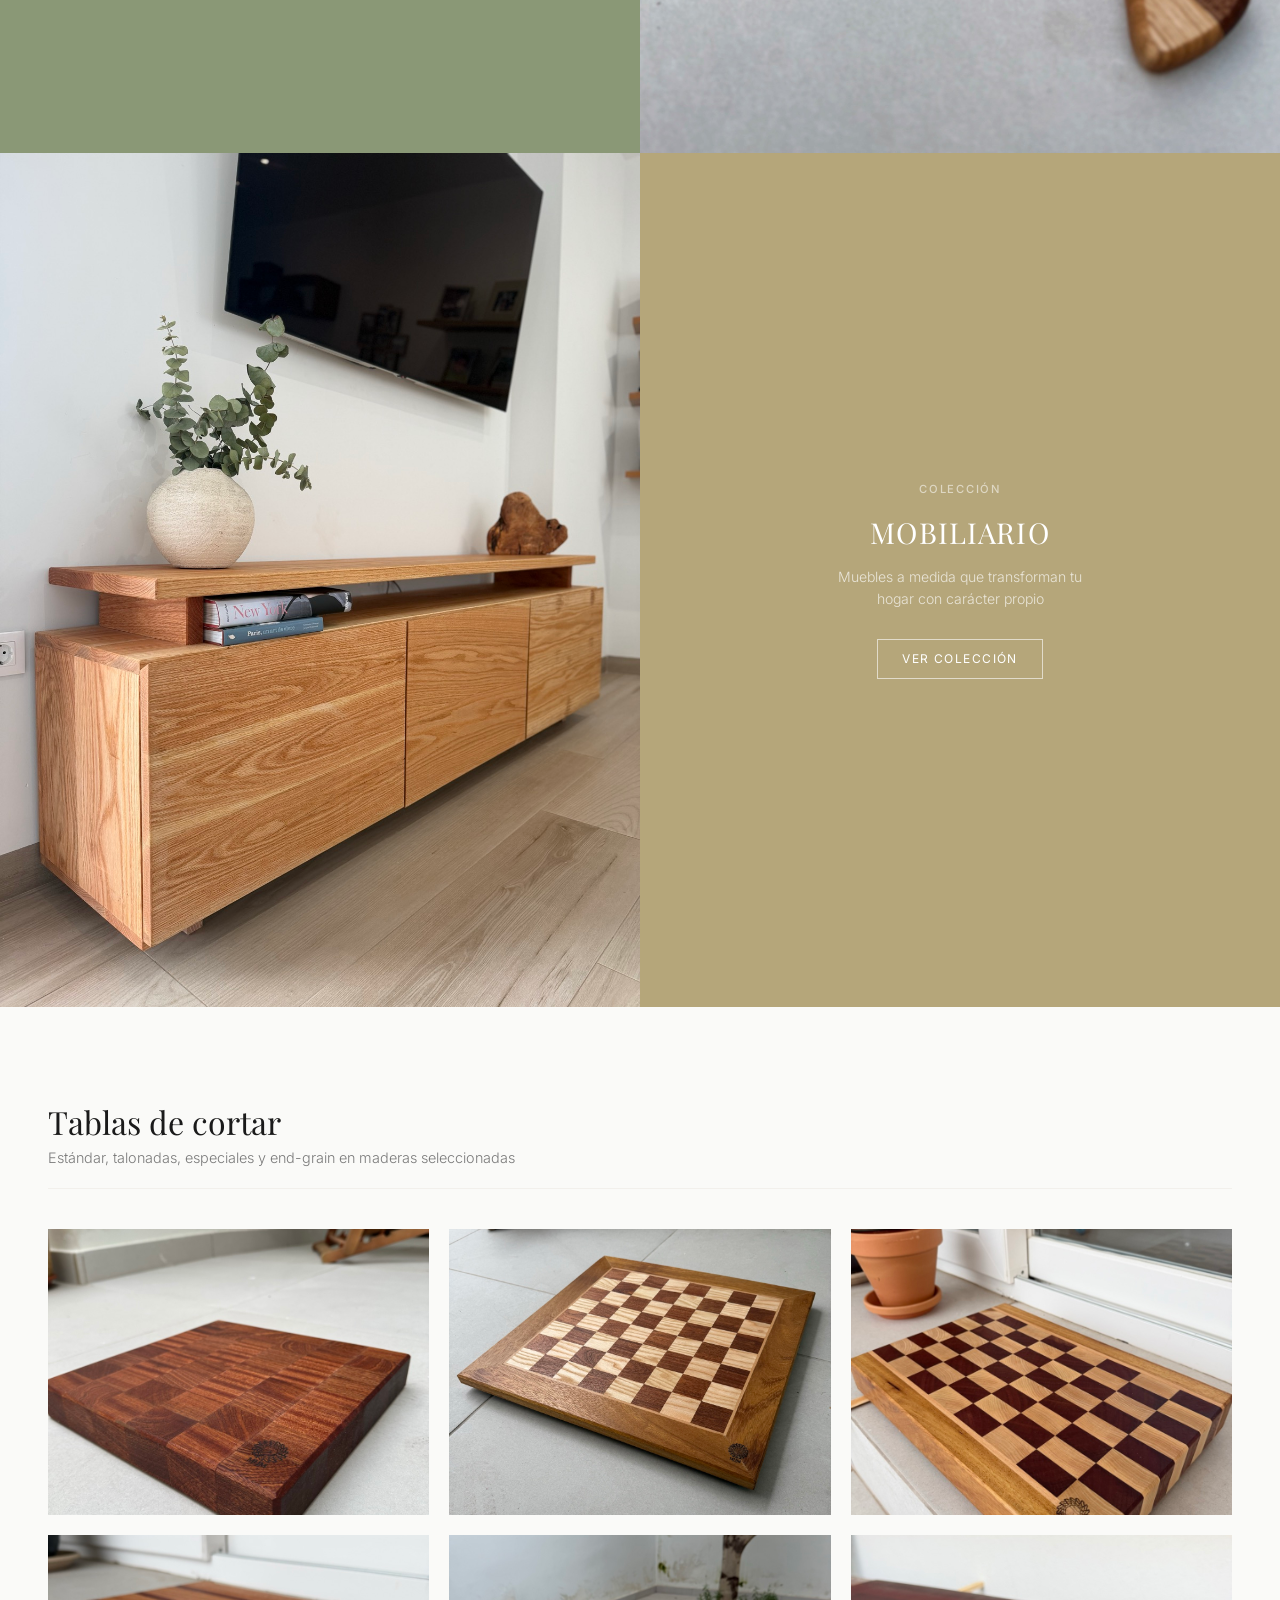
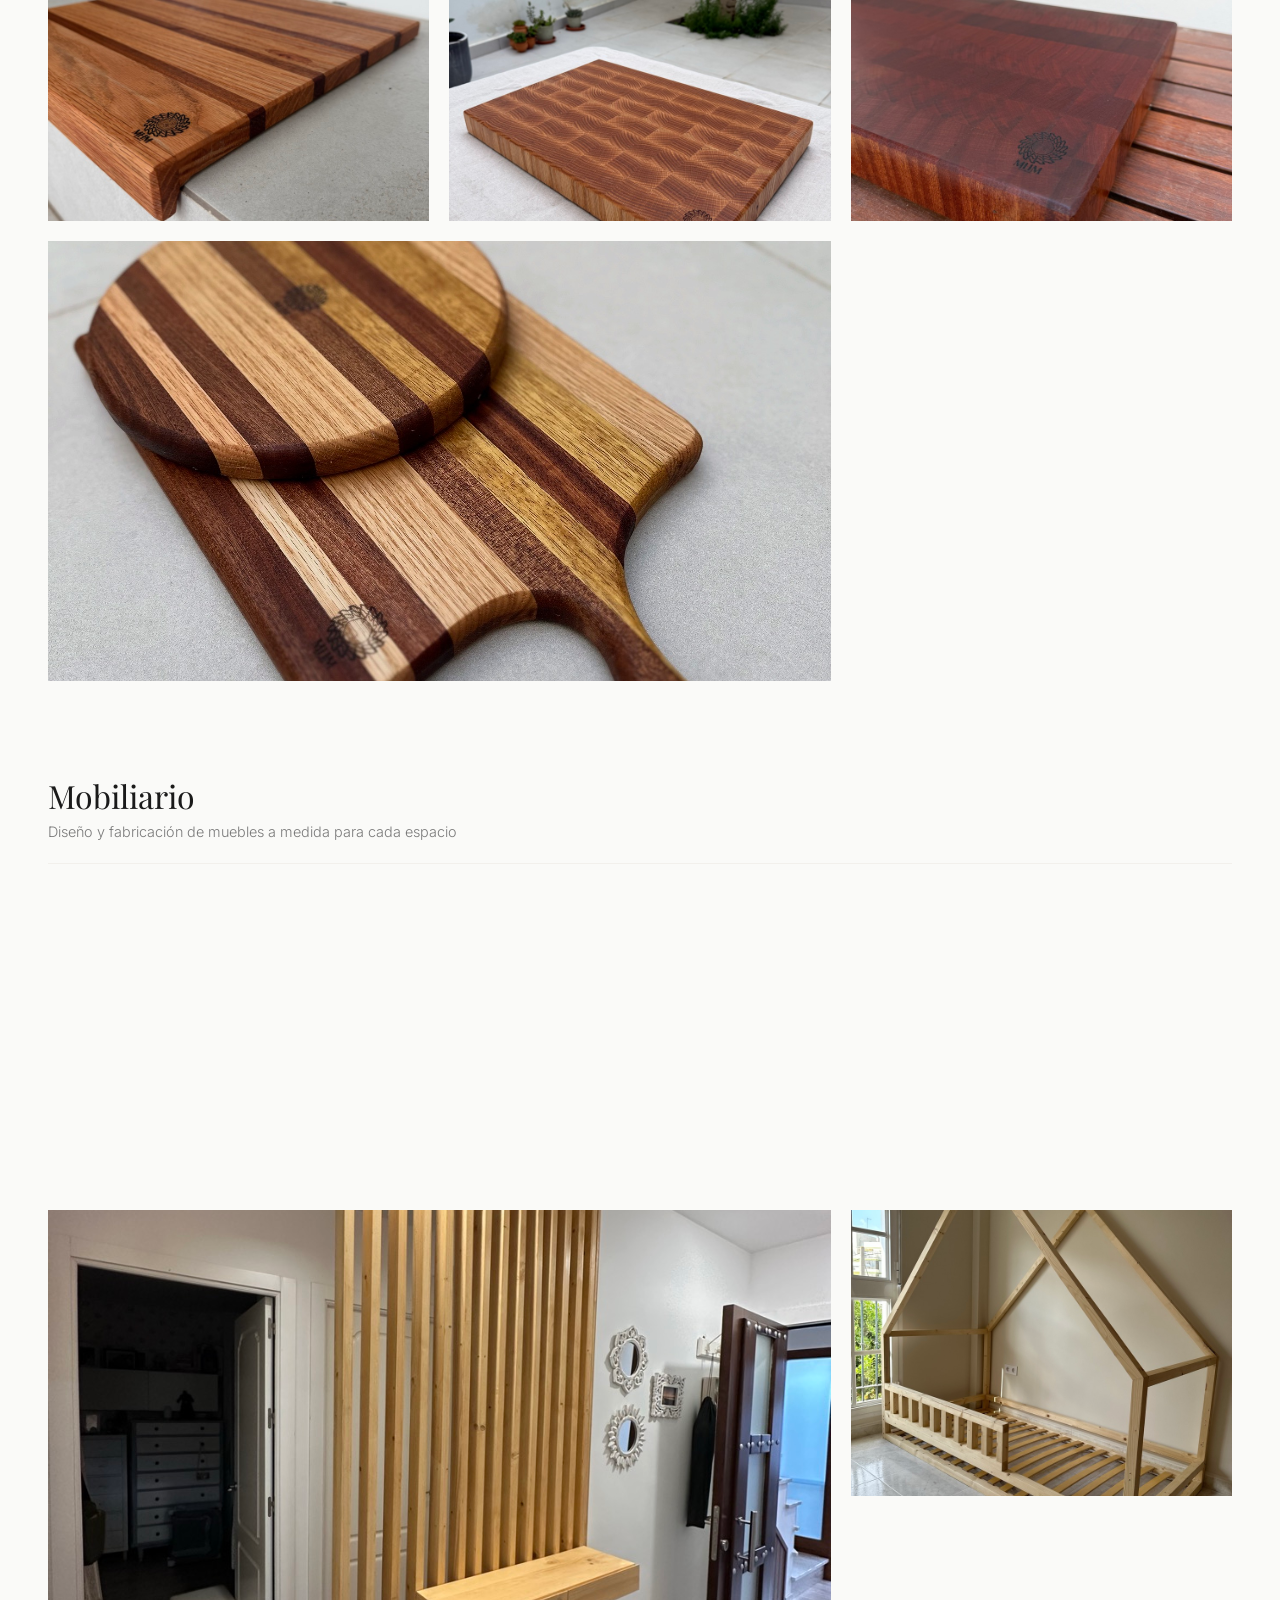
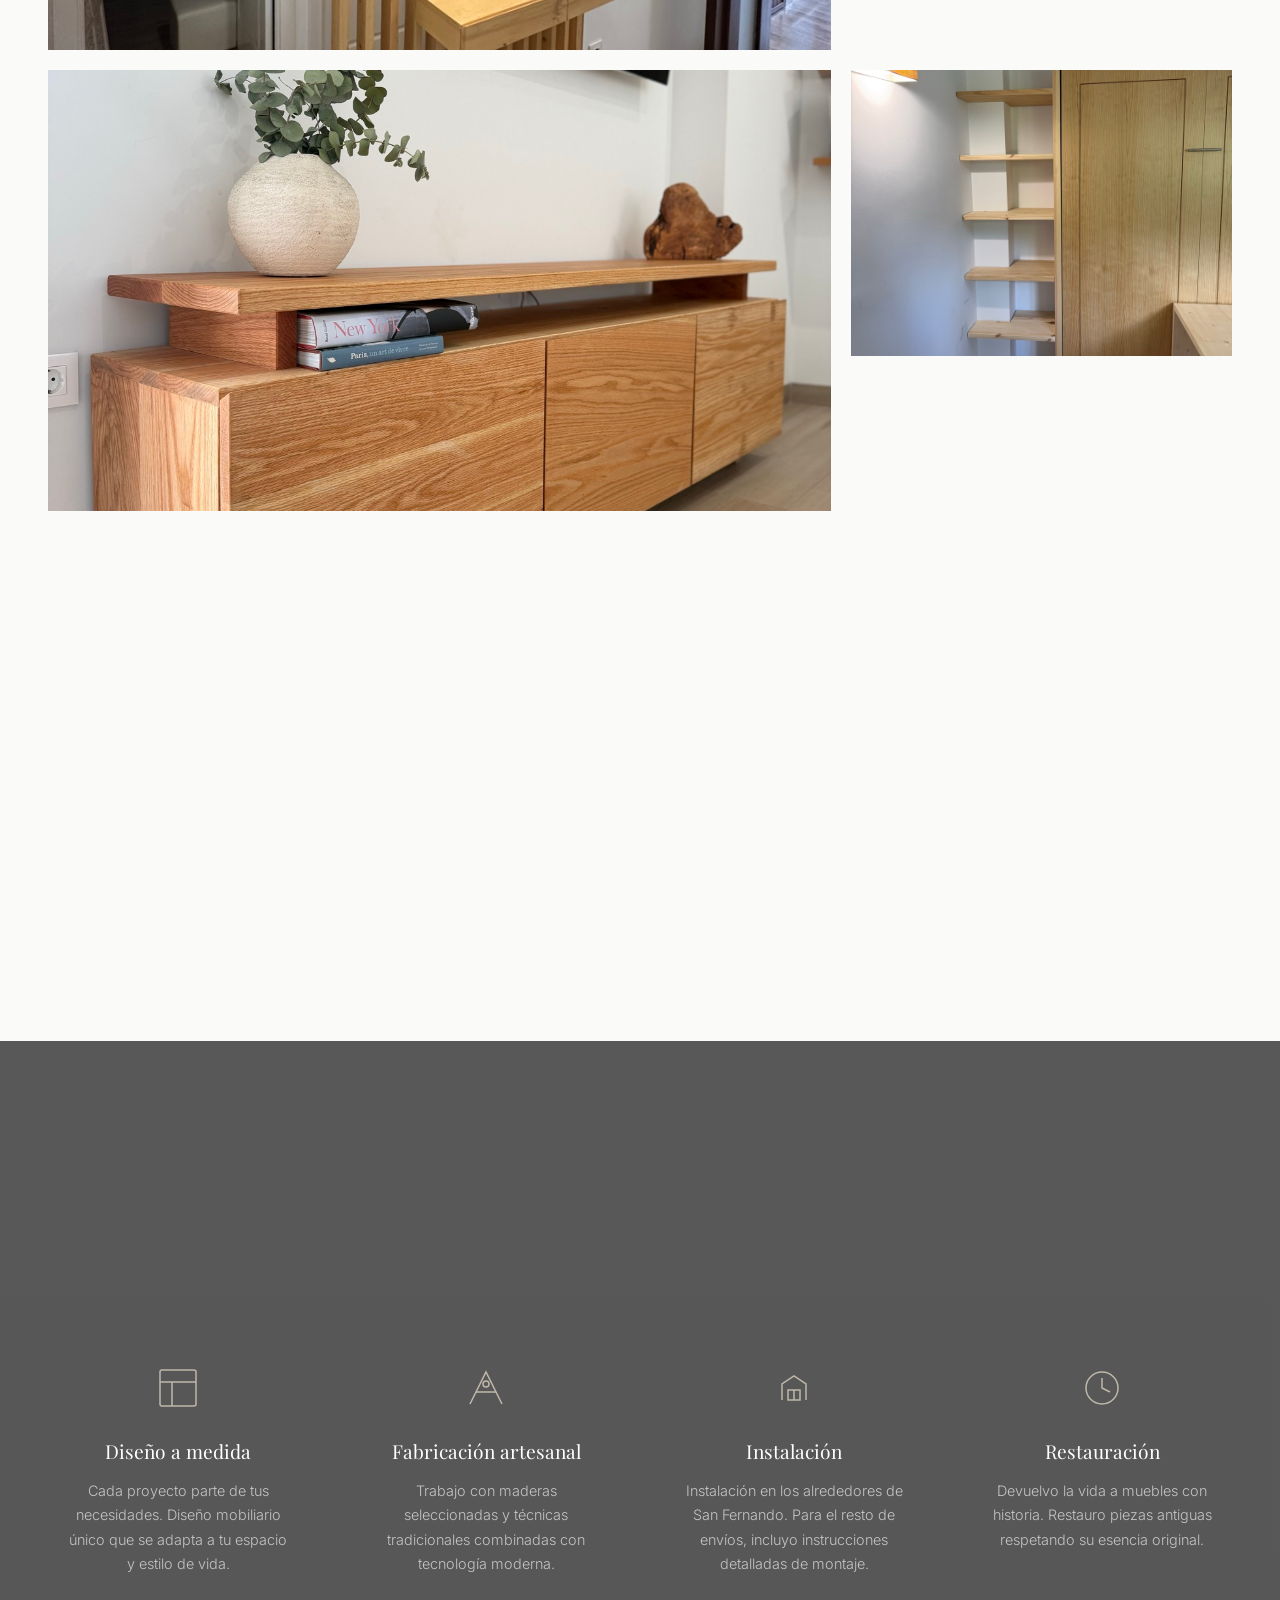
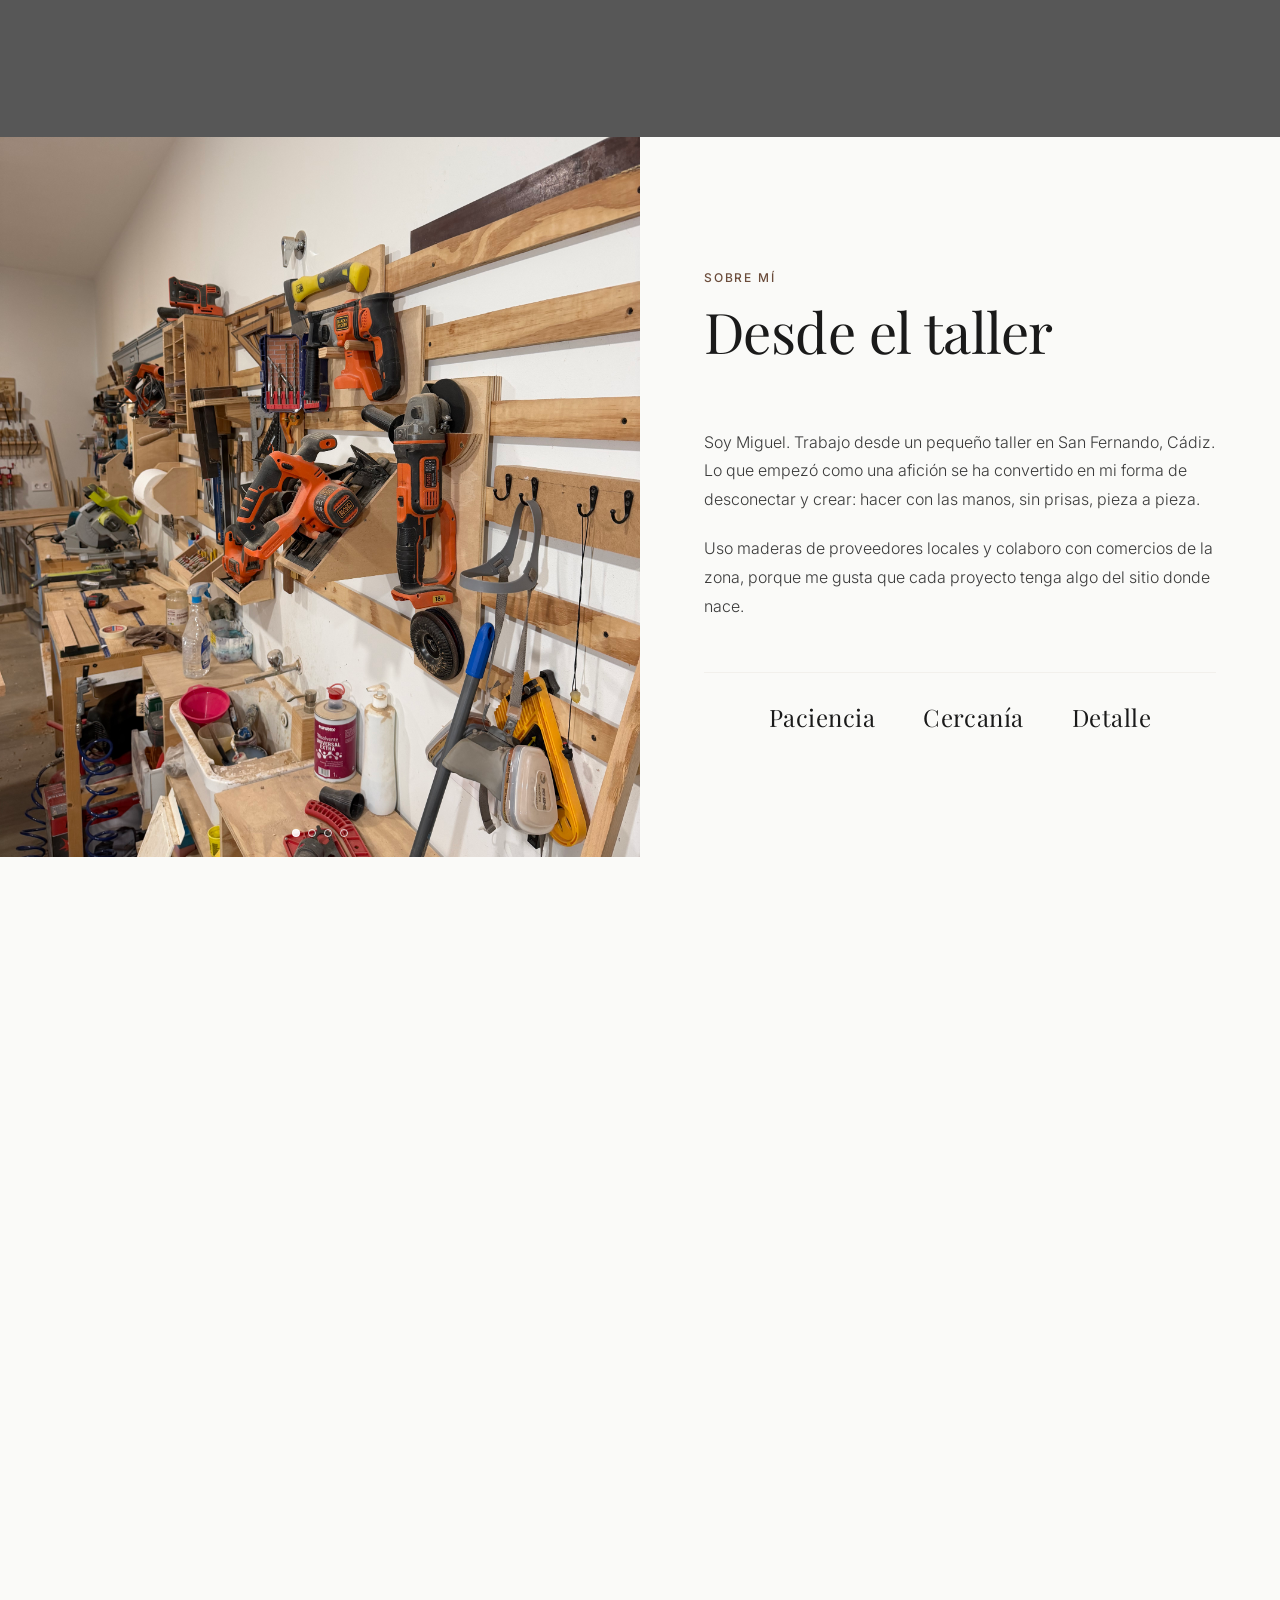
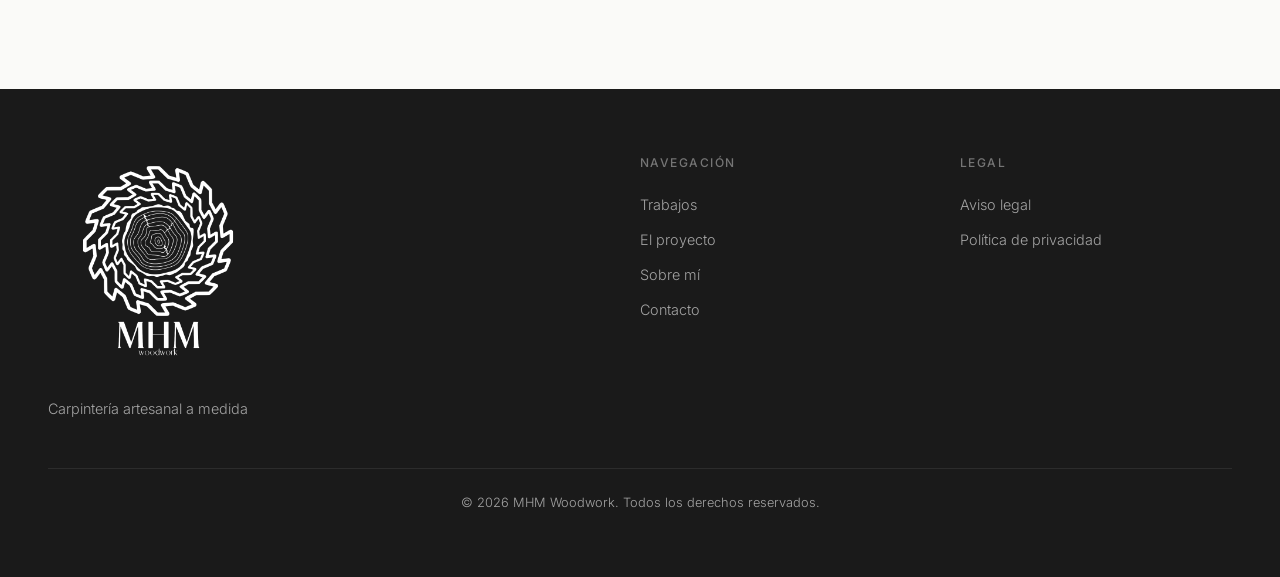
==== commit 365b1d64: "Local state" ====
--- a/index.html
+++ b/index.html
@@ -356,7 +356,7 @@
       <form class="contacto__form" id="contact-form" action="https://formsubmit.co/mhmwoodwork@gmail.com" method="POST">
         <input type="hidden" name="_subject" value="Nuevo mensaje desde MHM Woodwork">
         <input type="hidden" name="_captcha" value="false">
-        <input type="hidden" name="_next" value="">
+        <input type="hidden" name="_next" value="https://mhmwoodwork.com/gracias.html">
         <input type="text" name="_honey" style="display:none">
         <div class="form-group">
           <input type="text" id="name" name="name" required placeholder=" ">
@@ -406,6 +406,12 @@
     </div>
   </footer>
 
+  <!-- Lightbox -->
+  <div class="lightbox" id="lightbox">
+    <button class="lightbox__close" aria-label="Cerrar">&times;</button>
+    <img class="lightbox__img" id="lightbox-img" alt="">
+  </div>
+
   <!-- WhatsApp flotante -->
   <a href="https://wa.me/34638948997" target="_blank" rel="noopener noreferrer" class="whatsapp-float" aria-label="Contactar por WhatsApp">
     <svg viewBox="0 0 24 24" fill="currentColor"><path d="M17.472 14.382c-.297-.149-1.758-.867-2.03-.967-.273-.099-.471-.148-.67.15-.197.297-.767.966-.94 1.164-.173.199-.347.223-.644.075-.297-.15-1.255-.463-2.39-1.475-.883-.788-1.48-1.761-1.653-2.059-.173-.297-.018-.458.13-.606.134-.133.298-.347.446-.52.149-.174.198-.298.298-.497.099-.198.05-.371-.025-.52-.075-.149-.669-1.612-.916-2.207-.242-.579-.487-.5-.669-.51-.173-.008-.371-.01-.57-.01-.198 0-.52.074-.792.372-.272.297-1.04 1.016-1.04 2.479 0 1.462 1.065 2.875 1.213 3.074.149.198 2.096 3.2 5.077 4.487.709.306 1.262.489 1.694.625.712.227 1.36.195 1.871.118.571-.085 1.758-.719 2.006-1.413.248-.694.248-1.289.173-1.413-.074-.124-.272-.198-.57-.347m-5.421 7.403h-.004a9.87 9.87 0 01-5.031-1.378l-.361-.214-3.741.982.998-3.648-.235-.374a9.86 9.86 0 01-1.51-5.26c.001-5.45 4.436-9.884 9.888-9.884 2.64 0 5.122 1.03 6.988 2.898a9.825 9.825 0 012.893 6.994c-.003 5.45-4.437 9.884-9.885 9.884m8.413-18.297A11.815 11.815 0 0012.05 0C5.495 0 .16 5.335.157 11.892c0 2.096.547 4.142 1.588 5.945L.057 24l6.305-1.654a11.882 11.882 0 005.683 1.448h.005c6.554 0 11.89-5.335 11.893-11.893a11.821 11.821 0 00-3.48-8.413z"/></svg>
--- a/css/styles.css
+++ b/css/styles.css
@@ -859,6 +859,119 @@
   font-weight: 300;
 }
 
+/* --- Lightbox --- */
+.lightbox {
+  position: fixed;
+  inset: 0;
+  z-index: 200;
+  background: rgba(0, 0, 0, 0.9);
+  display: flex;
+  align-items: center;
+  justify-content: center;
+  opacity: 0;
+  pointer-events: none;
+  transition: opacity 0.3s ease;
+}
+
+.lightbox.active {
+  opacity: 1;
+  pointer-events: all;
+}
+
+.lightbox__img {
+  max-width: 90vw;
+  max-height: 90vh;
+  object-fit: contain;
+  border-radius: 2px;
+}
+
+.lightbox__close {
+  position: absolute;
+  top: 1.25rem;
+  right: 1.5rem;
+  background: none;
+  border: none;
+  color: var(--color-white);
+  font-size: 2.5rem;
+  cursor: pointer;
+  line-height: 1;
+  opacity: 0.7;
+  transition: opacity 0.3s ease;
+}
+
+.lightbox__close:hover {
+  opacity: 1;
+}
+
+/* --- WhatsApp flotante --- */
+.whatsapp-float {
+  position: fixed;
+  bottom: 1.5rem;
+  right: 1.5rem;
+  width: 56px;
+  height: 56px;
+  background-color: #25d366;
+  color: var(--color-white);
+  border-radius: 50%;
+  display: flex;
+  align-items: center;
+  justify-content: center;
+  box-shadow: 0 4px 12px rgba(0, 0, 0, 0.2);
+  z-index: 90;
+  transition: transform var(--transition), box-shadow var(--transition);
+}
+
+.whatsapp-float:hover {
+  transform: scale(1.1);
+  box-shadow: 0 6px 16px rgba(0, 0, 0, 0.3);
+}
+
+.whatsapp-float svg {
+  width: 28px;
+  height: 28px;
+}
+
+/* --- Carousel --- */
+
+.carousel__slide {
+  position: absolute;
+  inset: 0;
+  width: 100%;
+  height: 100%;
+  object-fit: cover;
+  opacity: 0;
+  transition: opacity 1s ease;
+}
+
+.carousel__slide--active {
+  opacity: 1;
+}
+
+.carousel__dots {
+  position: absolute;
+  bottom: 1.25rem;
+  left: 50%;
+  transform: translateX(-50%);
+  display: flex;
+  gap: 0.5rem;
+  z-index: 5;
+}
+
+.carousel__dot {
+  width: 8px;
+  height: 8px;
+  border-radius: 50%;
+  border: 1.5px solid rgba(255, 255, 255, 0.8);
+  background: transparent;
+  cursor: pointer;
+  padding: 0;
+  transition: background-color 0.3s ease;
+}
+
+.carousel__dot--active {
+  background: rgba(255, 255, 255, 0.9);
+}
+
 /* --- Scroll Animations --- */
 .reveal {
   opacity: 0;
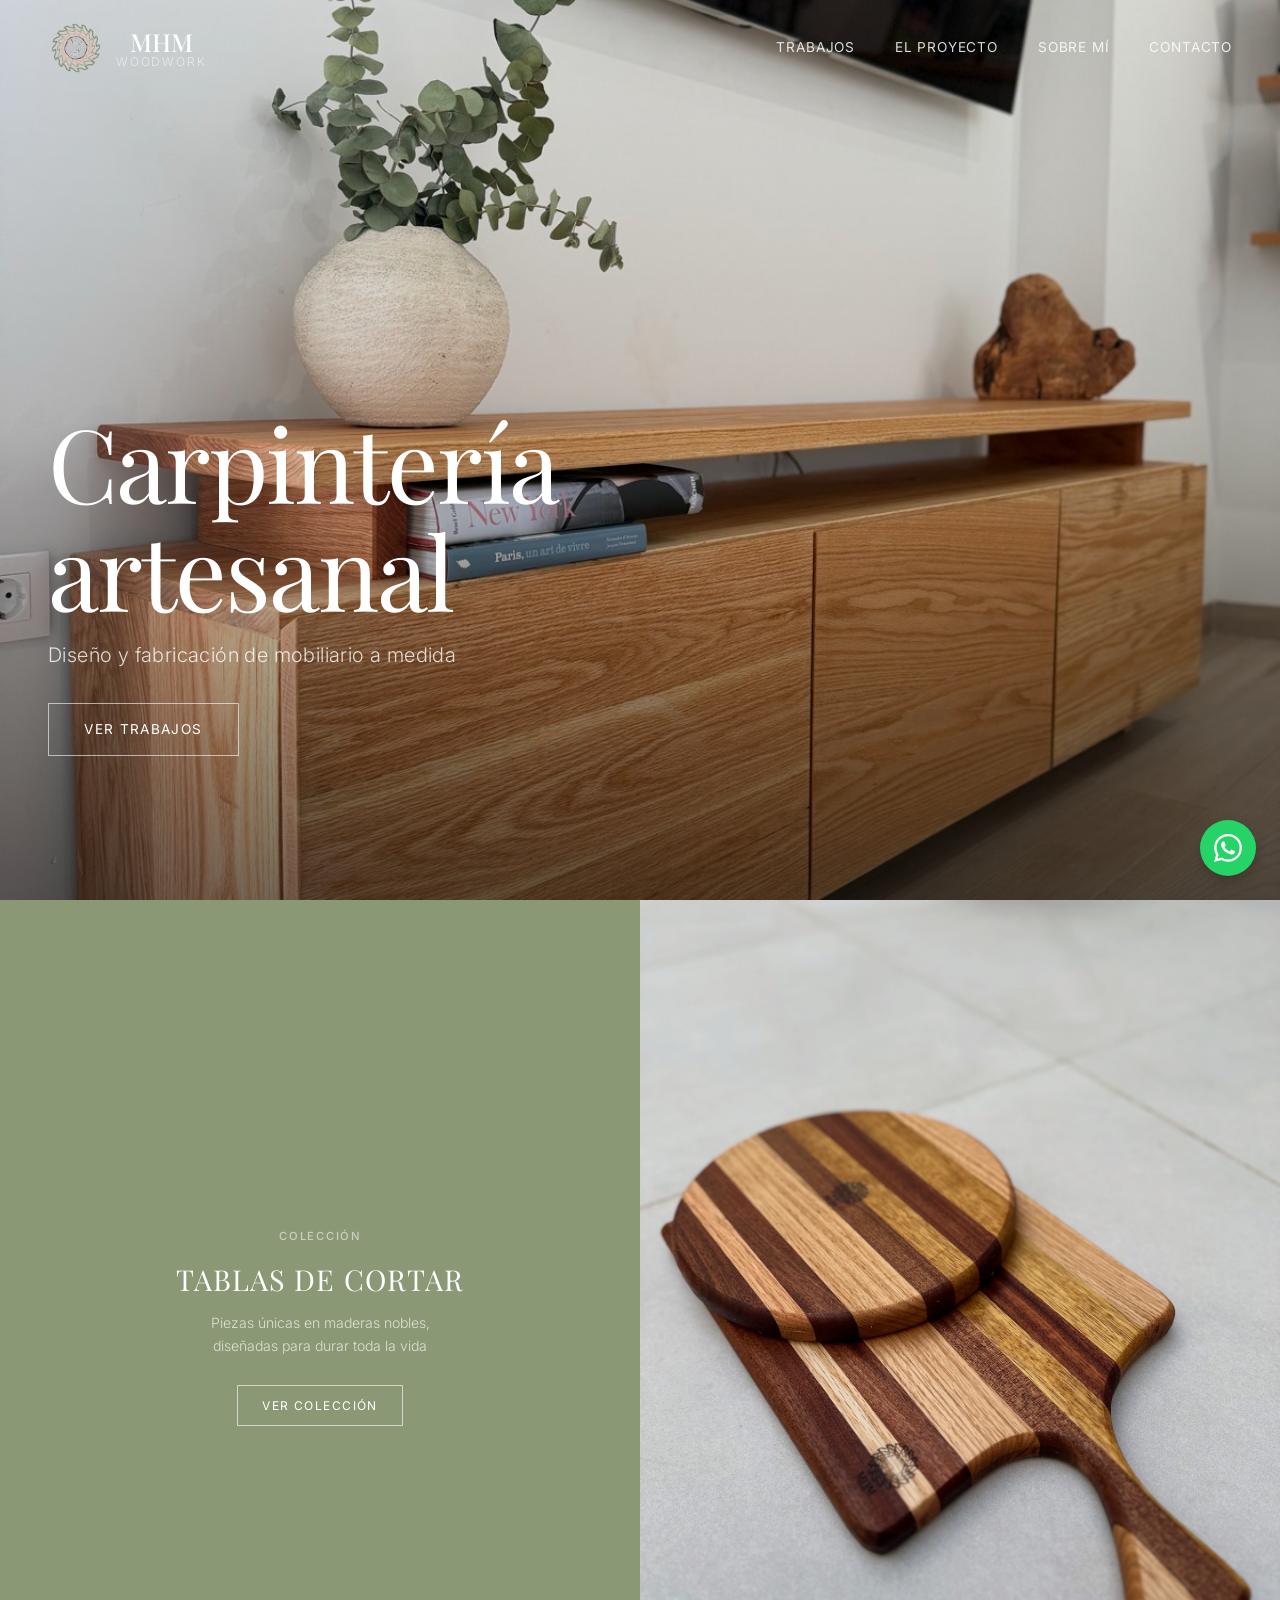
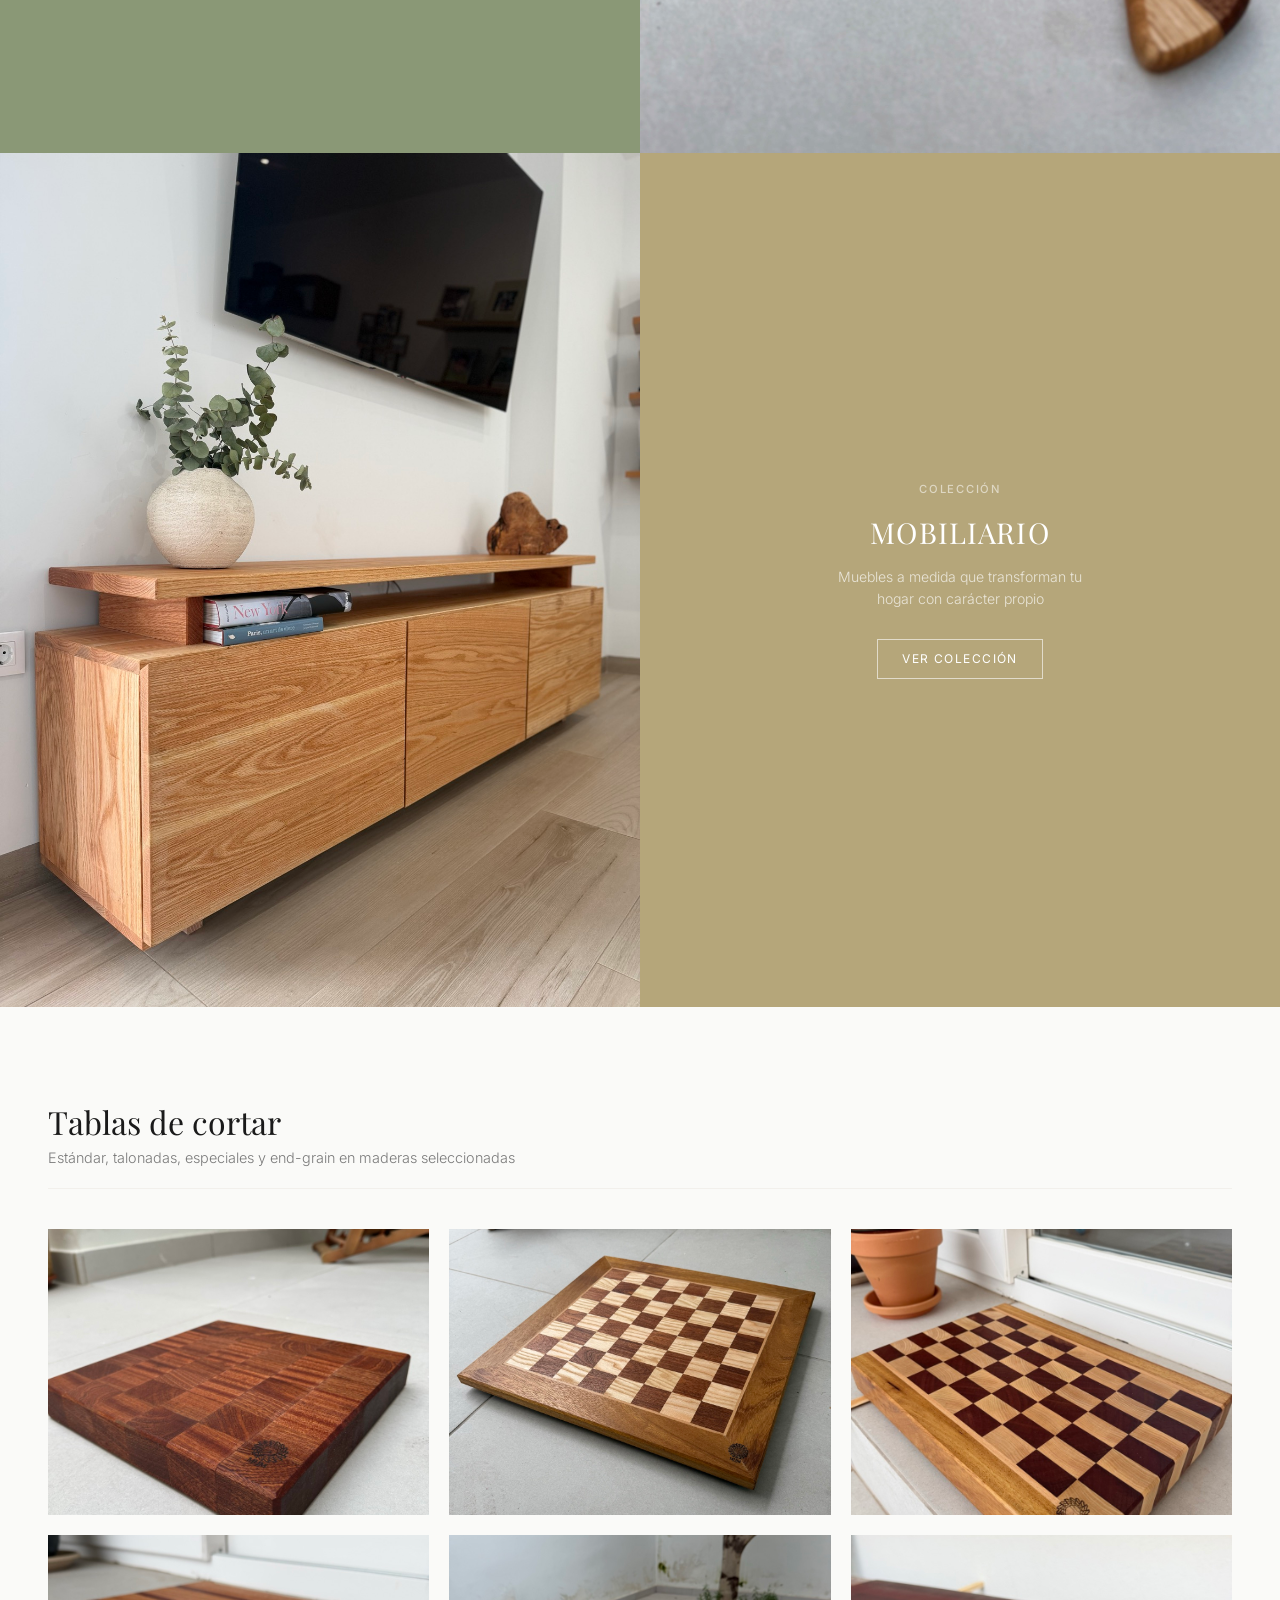
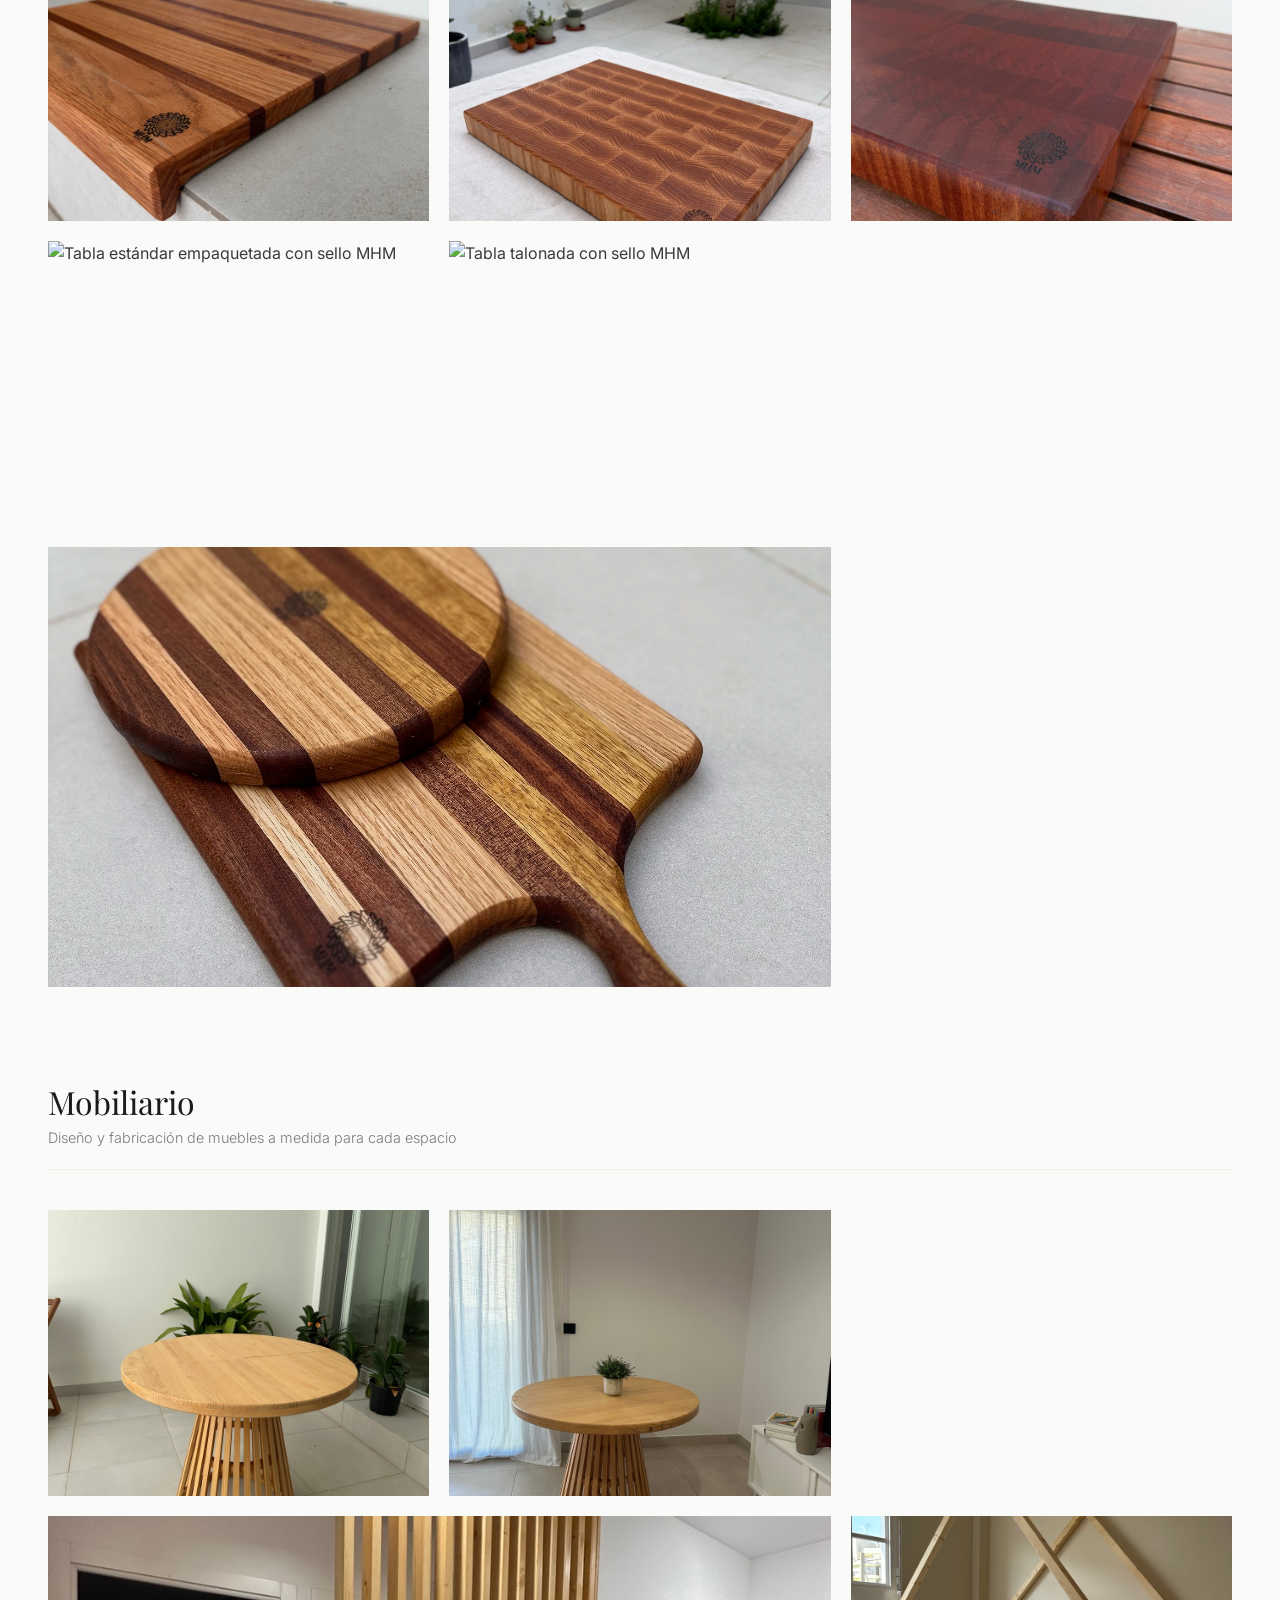
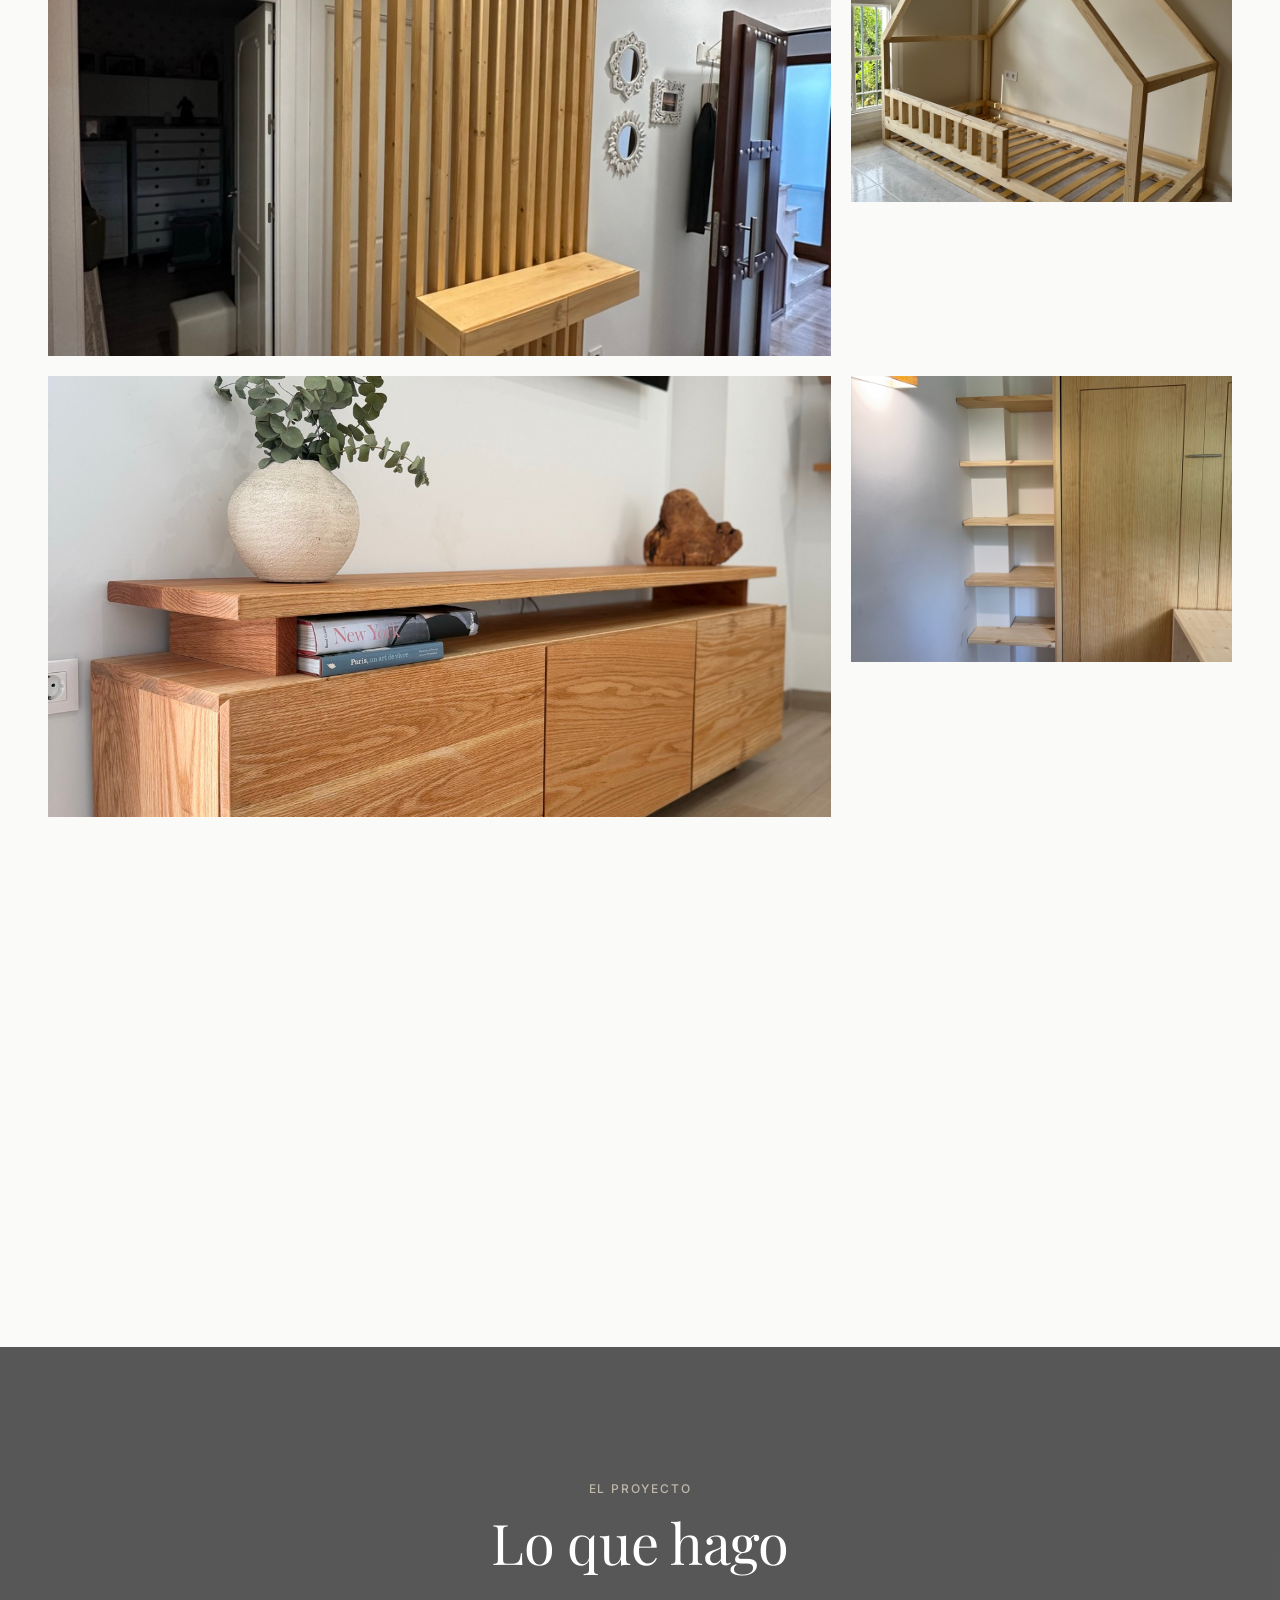
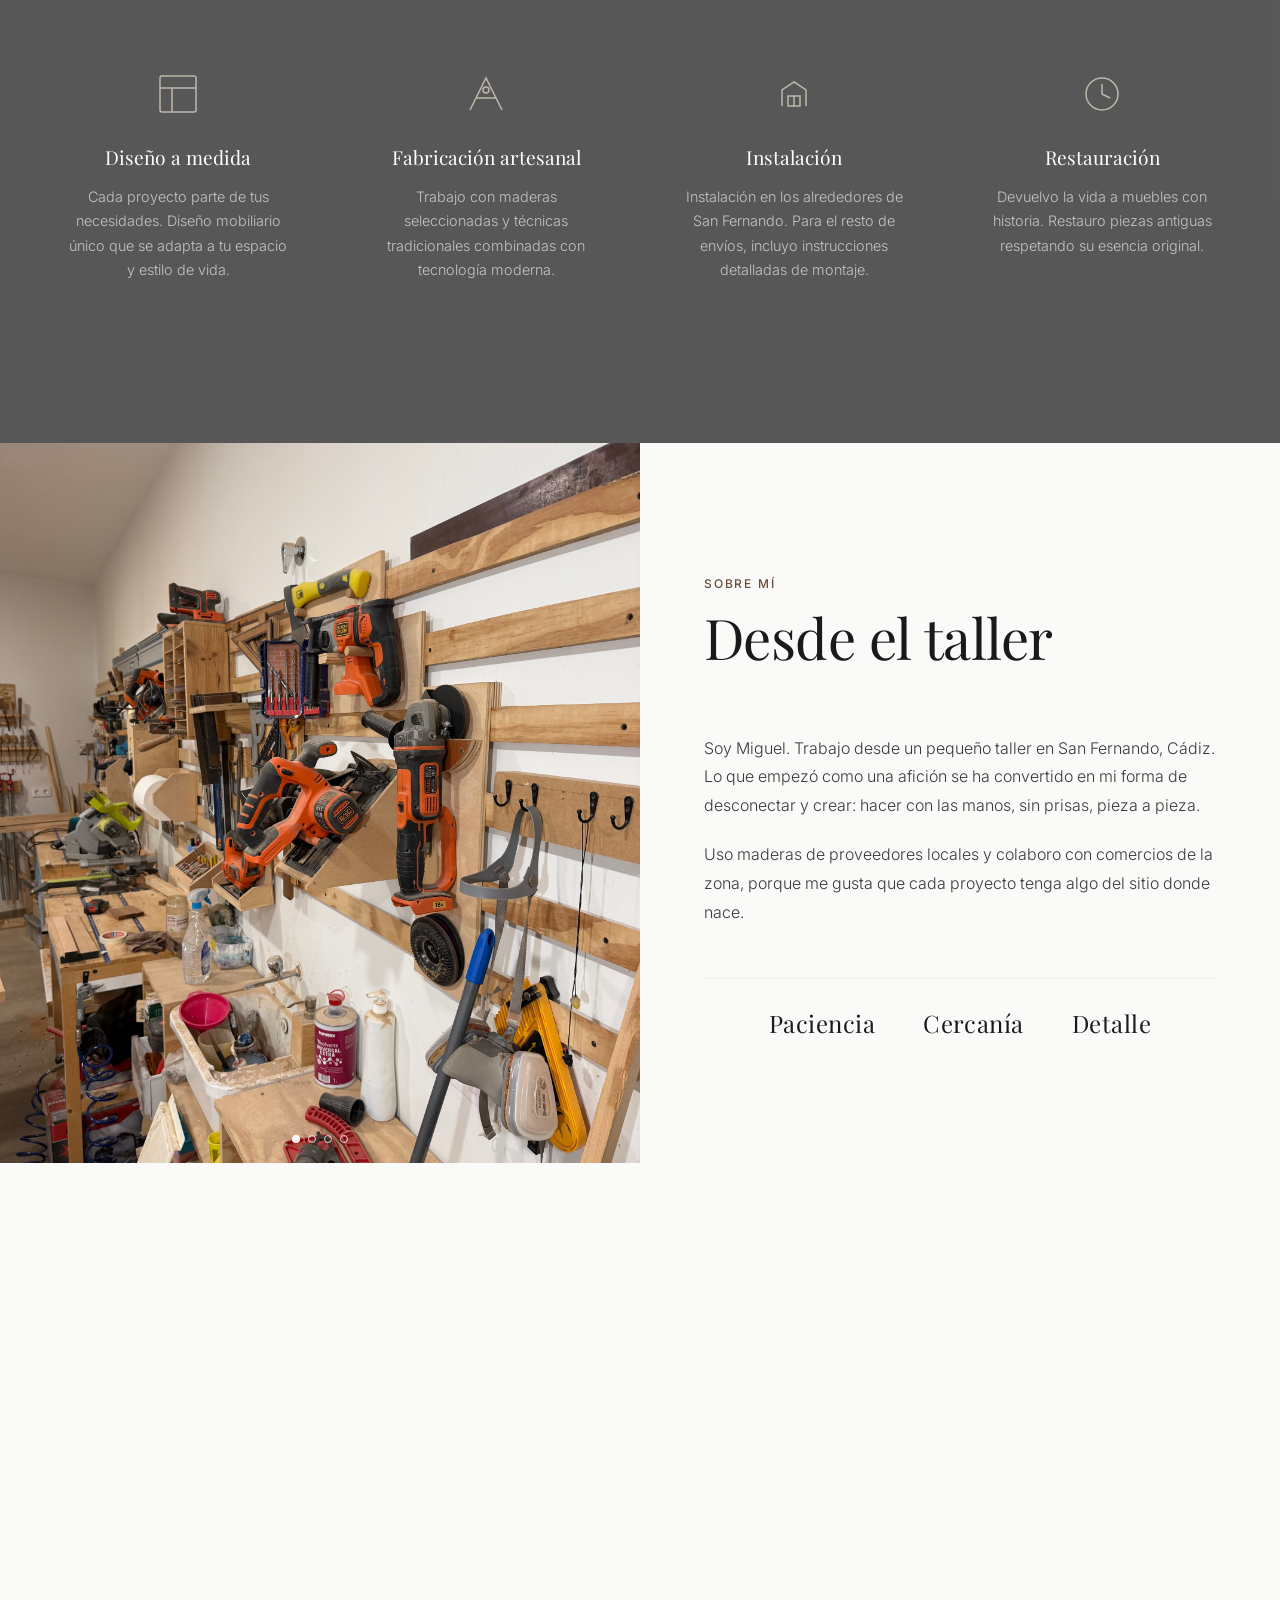
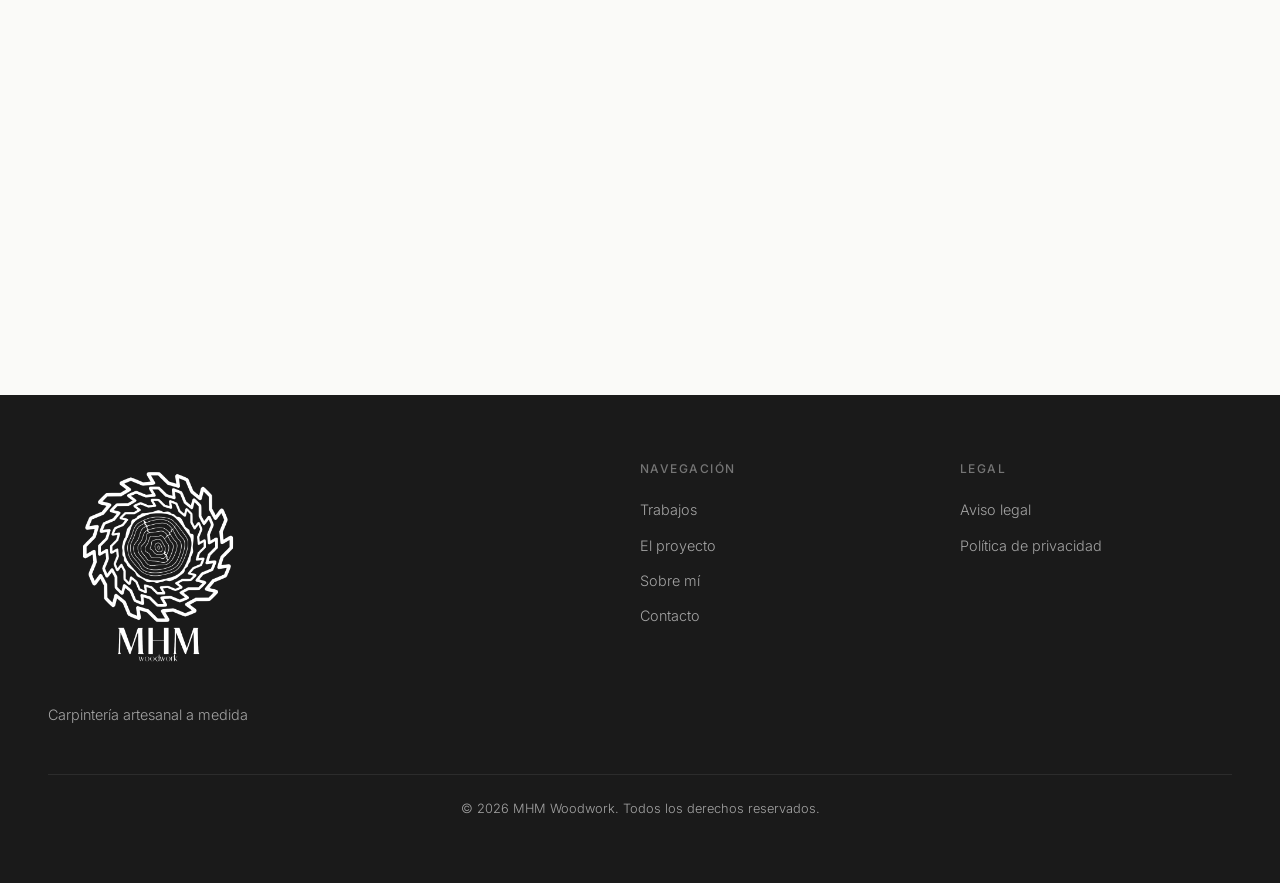
==== commit bac5b172: "nuevas tablas" ====
--- a/index.html
+++ b/index.html
@@ -3,11 +3,13 @@
 <head>
   <meta charset="UTF-8">
   <meta name="viewport" content="width=device-width, initial-scale=1.0">
-  <title>MHM Woodwork — Carpintería artesanal</title>
-  <meta name="description" content="MHM Woodwork. Carpintería artesanal a medida desde San Fernando, Cádiz.">
+  <title>MHM Woodwork — Carpintería artesanal en San Fernando, Cádiz</title>
+  <meta name="description" content="Carpintería artesanal a medida en San Fernando, Cádiz. Tablas de cortar, mobiliario y restauración de muebles. Diseño y fabricación con maderas nobles.">
+  <meta name="keywords" content="carpintería artesanal, muebles a medida, tablas de cortar, San Fernando, Cádiz, mobiliario, restauración, madera">
+  <meta name="author" content="MHM Woodwork">
   <!-- Open Graph -->
-  <meta property="og:title" content="MHM Woodwork — Carpintería artesanal">
-  <meta property="og:description" content="Carpintería artesanal a medida desde San Fernando, Cádiz. Tablas de cortar, mobiliario y restauración.">
+  <meta property="og:title" content="MHM Woodwork — Carpintería artesanal en San Fernando, Cádiz">
+  <meta property="og:description" content="Diseño y fabricación artesanal de mobiliario a medida y tablas de cortar en maderas nobles. San Fernando, Cádiz.">
   <meta property="og:image" content="https://mhmwoodwork.com/images/portfolio/IMG_3933.jpg">
   <meta property="og:url" content="https://mhmwoodwork.com/">
   <meta property="og:type" content="website">
@@ -144,6 +146,24 @@
             <p>Tabla end-grain con sello MHM</p>
           </div>
         </article>
+        <article class="trabajo-card">
+          <div class="trabajo-card__img">
+            <img src="images/portfolio/IMG_6001.jpg" alt="Tabla estándar empaquetada con sello MHM" loading="lazy">
+          </div>
+          <div class="trabajo-card__info">
+            <h3>Pack Tabla Rectangular + Redonda</h3>
+            <p>Pack de tabla rectangular y tabla redonda con sello MHM</p>
+          </div>
+        </article>
+        <article class="trabajo-card">
+          <div class="trabajo-card__img">
+            <img src="images/portfolio/IMG_6002.jpg" alt="Tabla talonada con sello MHM" loading="lazy">
+          </div>
+          <div class="trabajo-card__info">
+            <h3>Tabla Talonada</h3>
+            <p>Tabla talonada con sello MHM</p>
+          </div>
+        </article>
         <article class="trabajo-card trabajo-card--large">
           <div class="trabajo-card__img">
             <img src="images/portfolio/909D36B5-8CCB-4118-9C57-19203E81CF32.jpg" alt="Tablas de cortar a rayas" loading="lazy">
@@ -417,6 +437,27 @@
     <svg viewBox="0 0 24 24" fill="currentColor"><path d="M17.472 14.382c-.297-.149-1.758-.867-2.03-.967-.273-.099-.471-.148-.67.15-.197.297-.767.966-.94 1.164-.173.199-.347.223-.644.075-.297-.15-1.255-.463-2.39-1.475-.883-.788-1.48-1.761-1.653-2.059-.173-.297-.018-.458.13-.606.134-.133.298-.347.446-.52.149-.174.198-.298.298-.497.099-.198.05-.371-.025-.52-.075-.149-.669-1.612-.916-2.207-.242-.579-.487-.5-.669-.51-.173-.008-.371-.01-.57-.01-.198 0-.52.074-.792.372-.272.297-1.04 1.016-1.04 2.479 0 1.462 1.065 2.875 1.213 3.074.149.198 2.096 3.2 5.077 4.487.709.306 1.262.489 1.694.625.712.227 1.36.195 1.871.118.571-.085 1.758-.719 2.006-1.413.248-.694.248-1.289.173-1.413-.074-.124-.272-.198-.57-.347m-5.421 7.403h-.004a9.87 9.87 0 01-5.031-1.378l-.361-.214-3.741.982.998-3.648-.235-.374a9.86 9.86 0 01-1.51-5.26c.001-5.45 4.436-9.884 9.888-9.884 2.64 0 5.122 1.03 6.988 2.898a9.825 9.825 0 012.893 6.994c-.003 5.45-4.437 9.884-9.885 9.884m8.413-18.297A11.815 11.815 0 0012.05 0C5.495 0 .16 5.335.157 11.892c0 2.096.547 4.142 1.588 5.945L.057 24l6.305-1.654a11.882 11.882 0 005.683 1.448h.005c6.554 0 11.89-5.335 11.893-11.893a11.821 11.821 0 00-3.48-8.413z"/></svg>
   </a>
 
+  <script type="application/ld+json">
+  {
+    "@context": "https://schema.org",
+    "@type": "LocalBusiness",
+    "name": "MHM Woodwork",
+    "description": "Carpintería artesanal a medida en San Fernando, Cádiz. Tablas de cortar, mobiliario y restauración.",
+    "url": "https://mhmwoodwork.com",
+    "telephone": "+34638948997",
+    "email": "mhmwoodwork@gmail.com",
+    "address": {
+      "@type": "PostalAddress",
+      "addressLocality": "San Fernando",
+      "addressRegion": "Cádiz",
+      "addressCountry": "ES"
+    },
+    "sameAs": [
+      "https://www.instagram.com/mhm.woodwork",
+      "https://www.tiktok.com/@mhmwoodwork"
+    ]
+  }
+  </script>
   <script src="js/main.js"></script>
 </body>
 </html>
--- a/css/styles.css
+++ b/css/styles.css
@@ -275,6 +275,30 @@
   background-color: var(--color-white);
   border-color: var(--color-white);
   color: var(--color-dark);
+}
+
+/* Hero entrance animation */
+@keyframes heroFadeUp {
+  from {
+    opacity: 0;
+    transform: translateY(30px);
+  }
+  to {
+    opacity: 1;
+    transform: translateY(0);
+  }
+}
+
+.hero__title {
+  animation: heroFadeUp 1s ease-out 0.2s both;
+}
+
+.hero__subtitle {
+  animation: heroFadeUp 1s ease-out 0.5s both;
+}
+
+.hero__cta {
+  animation: heroFadeUp 1s ease-out 0.8s both;
 }
 
 /* --- Section Header --- */
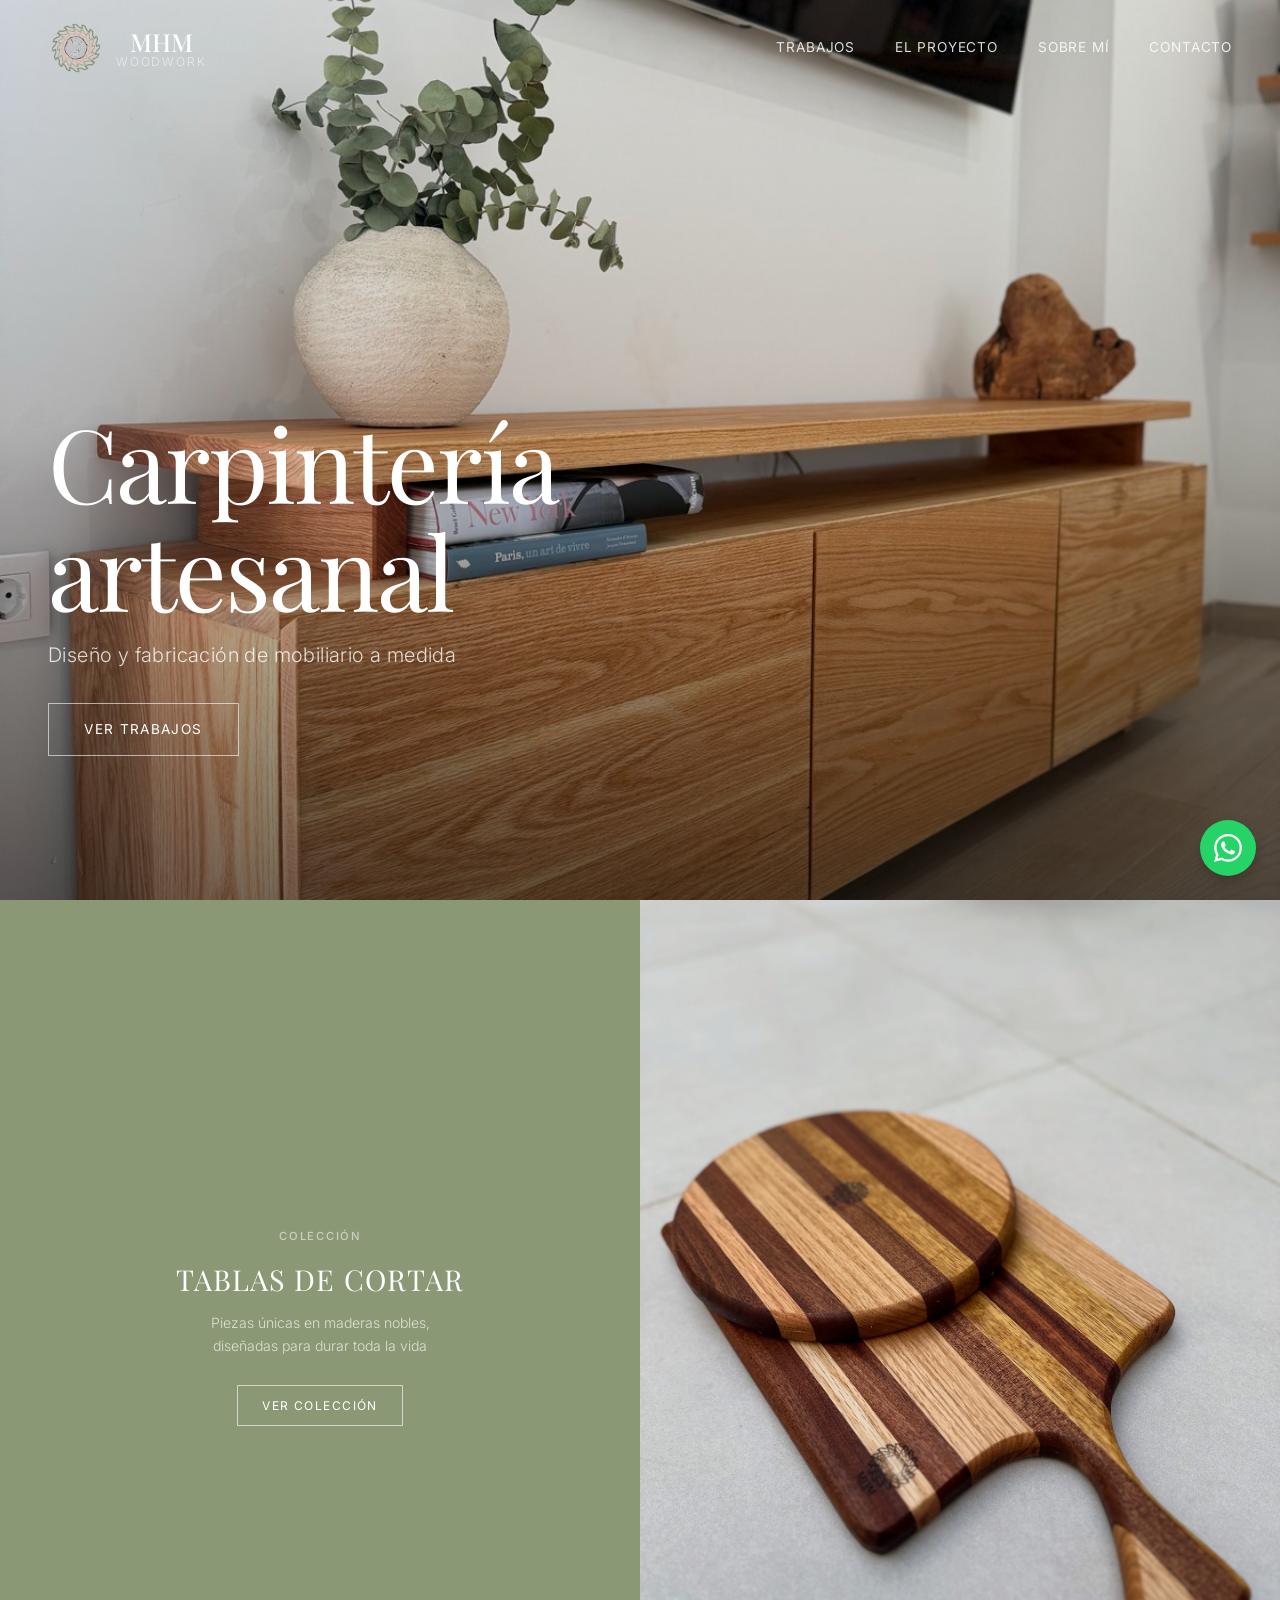
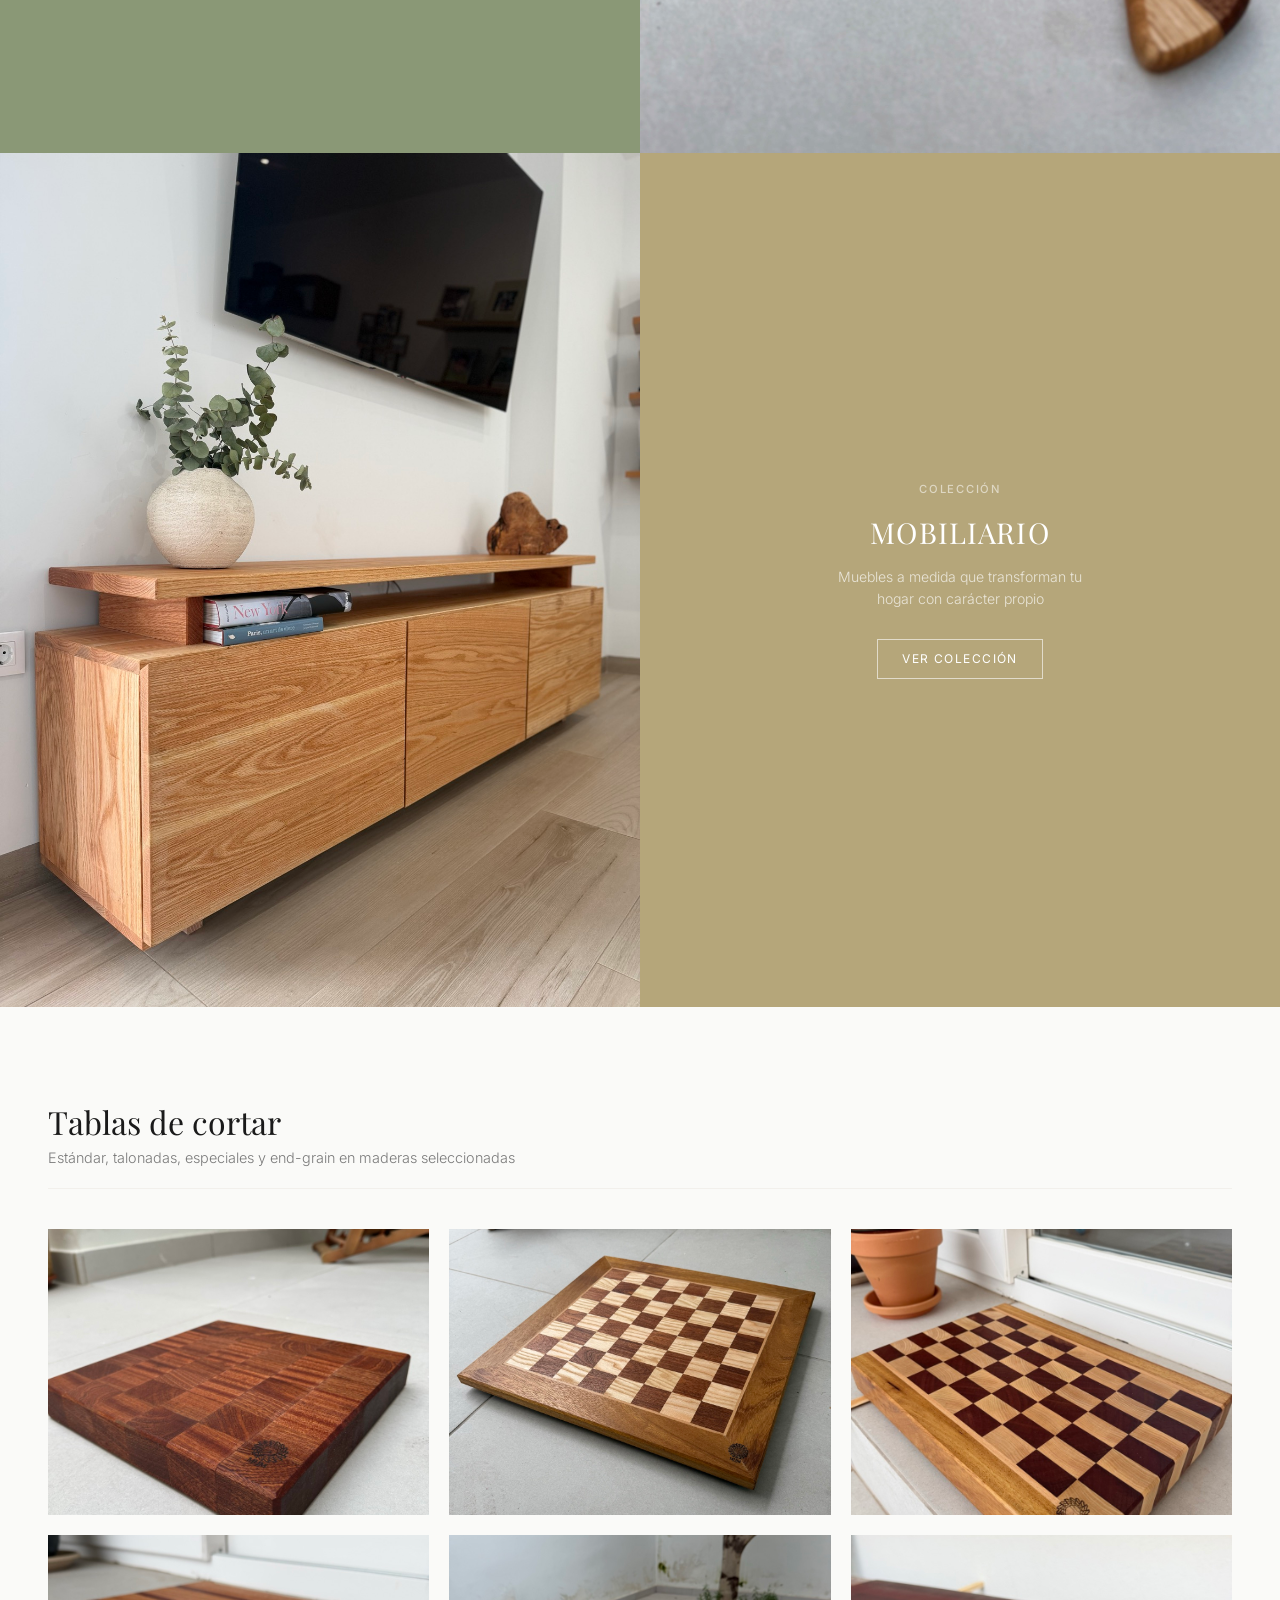
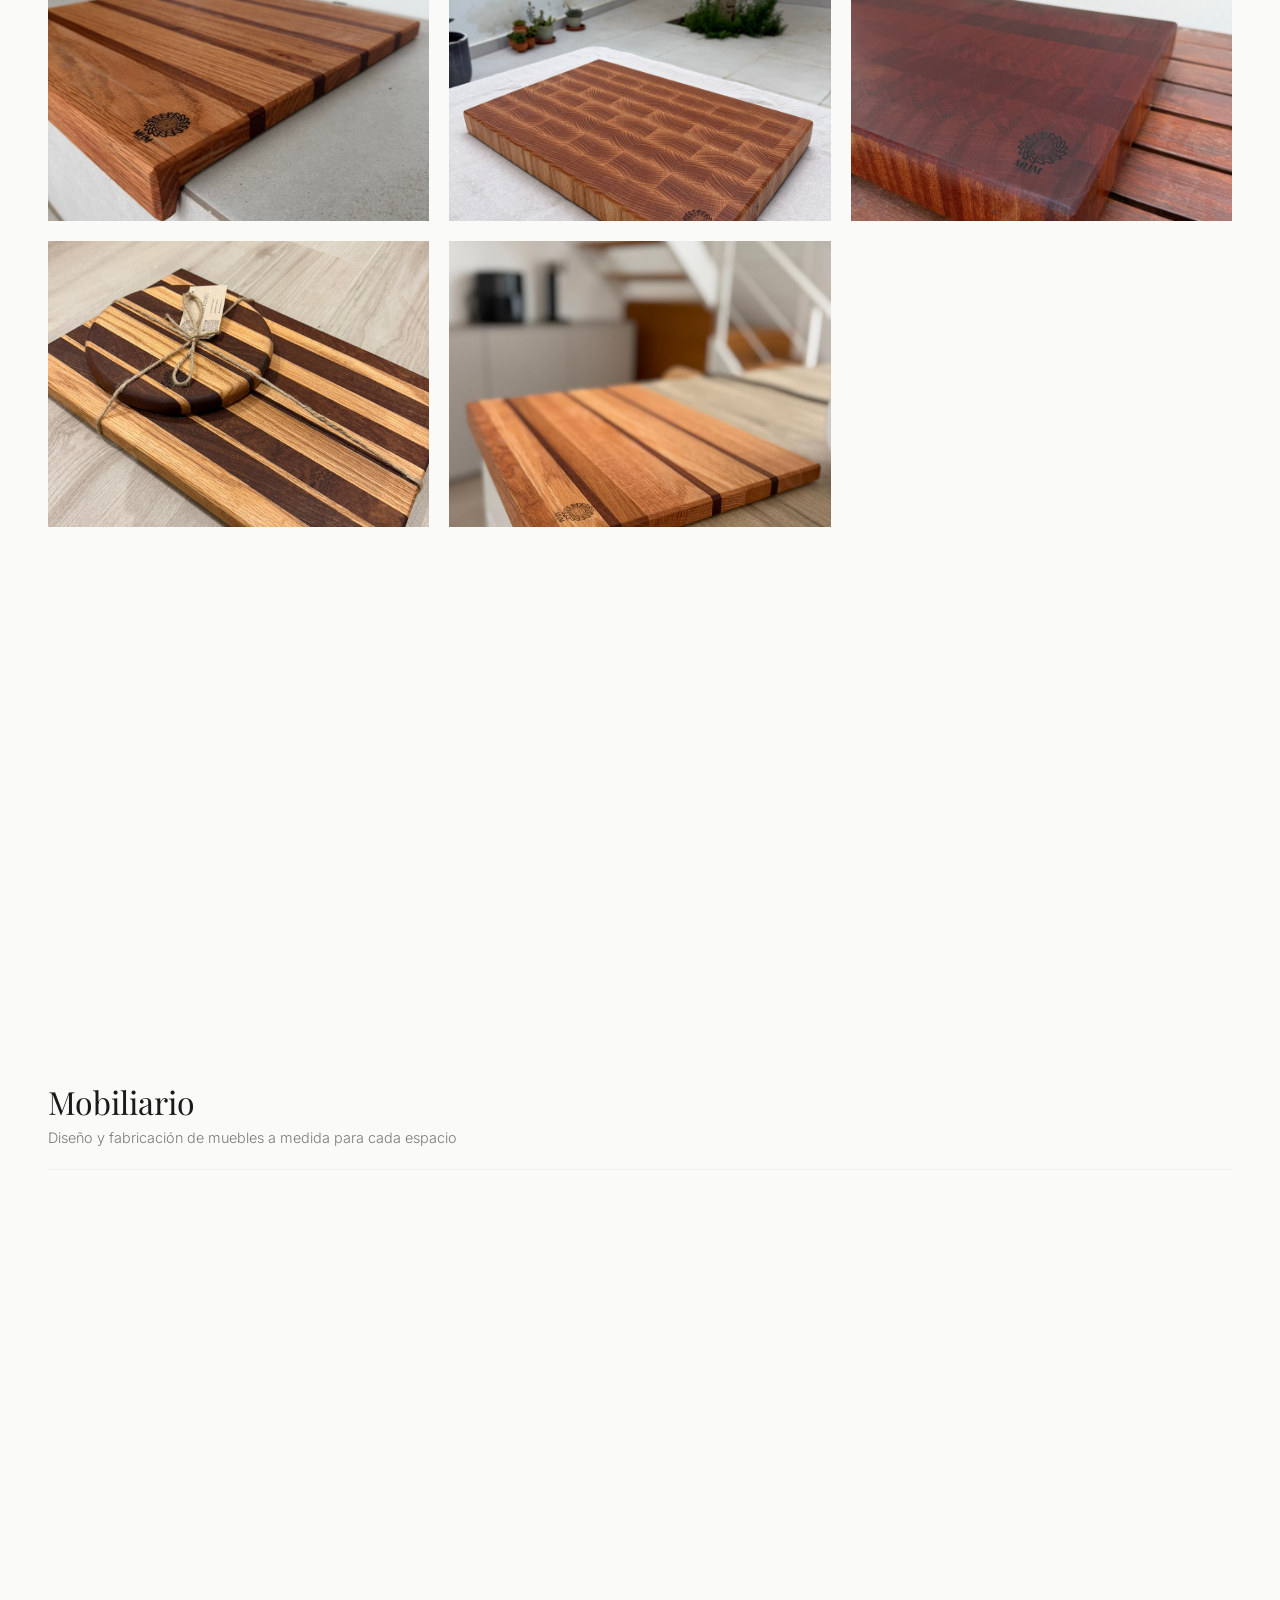
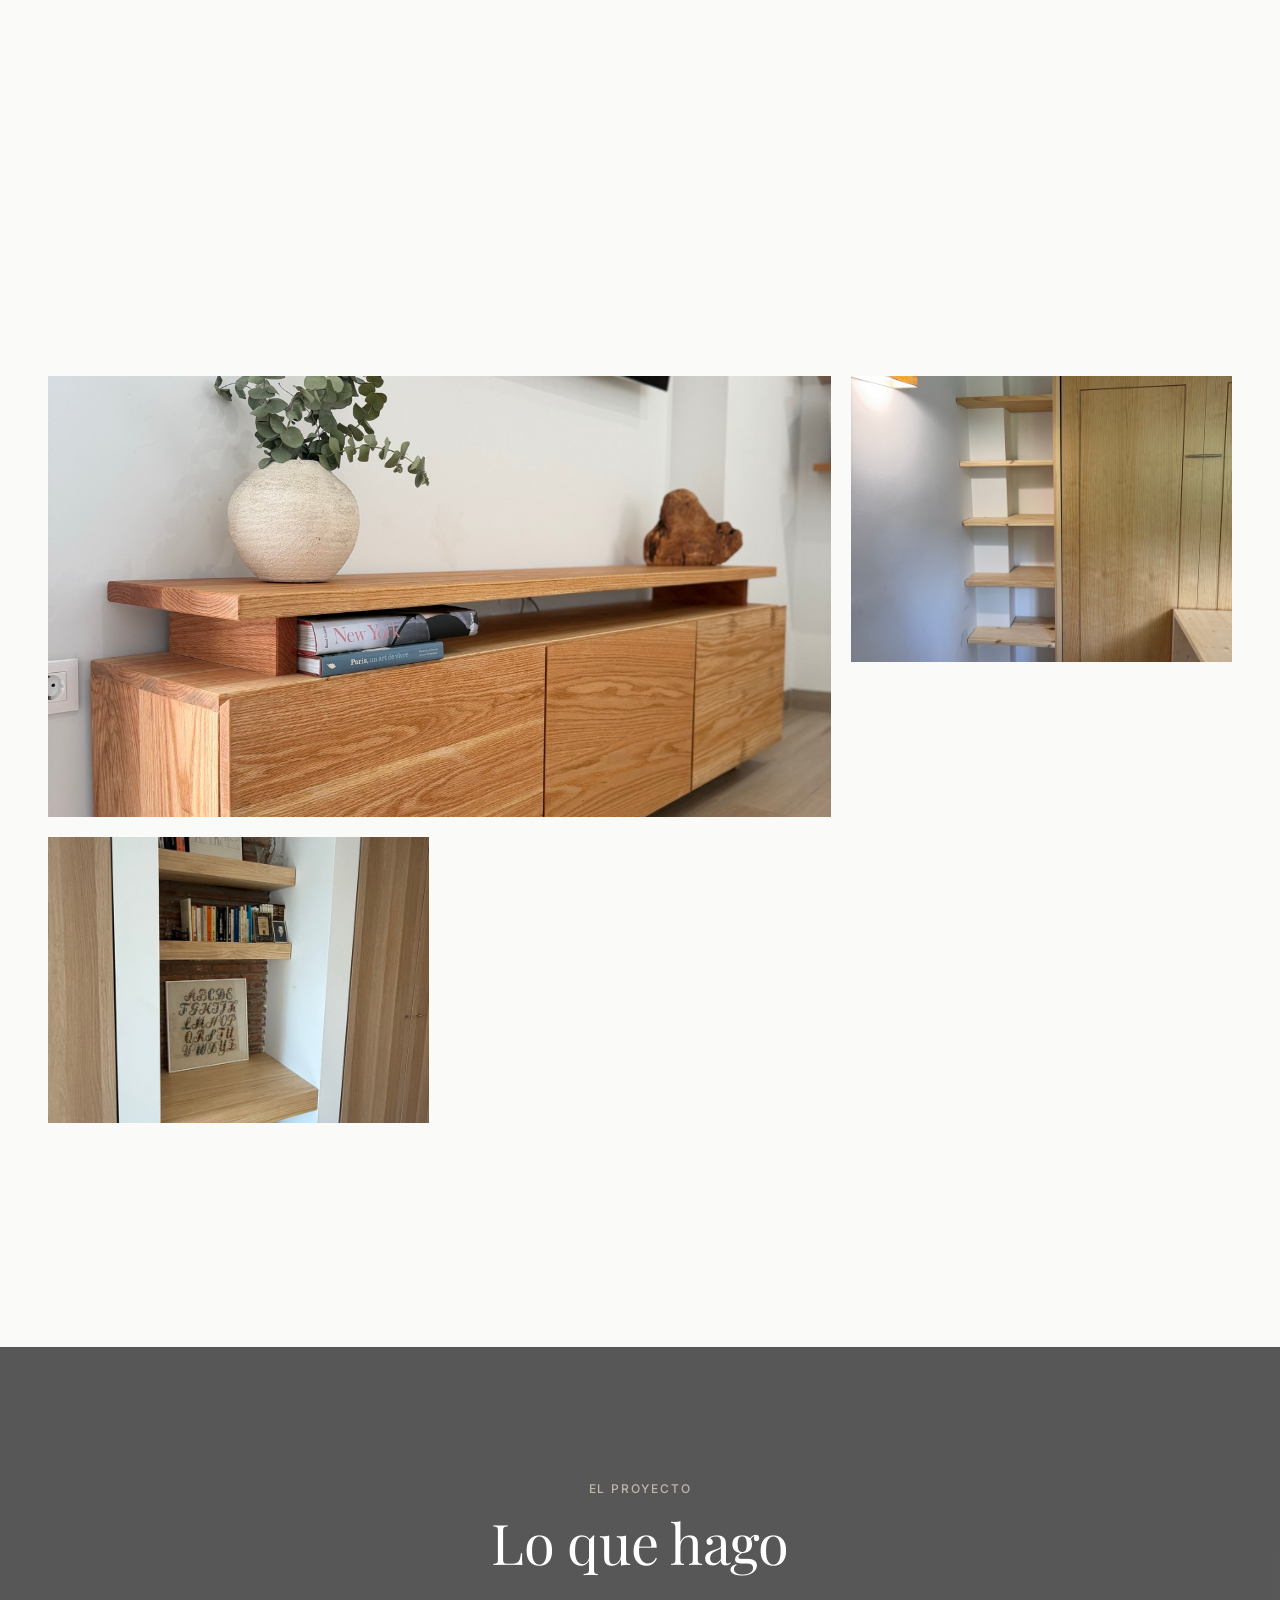
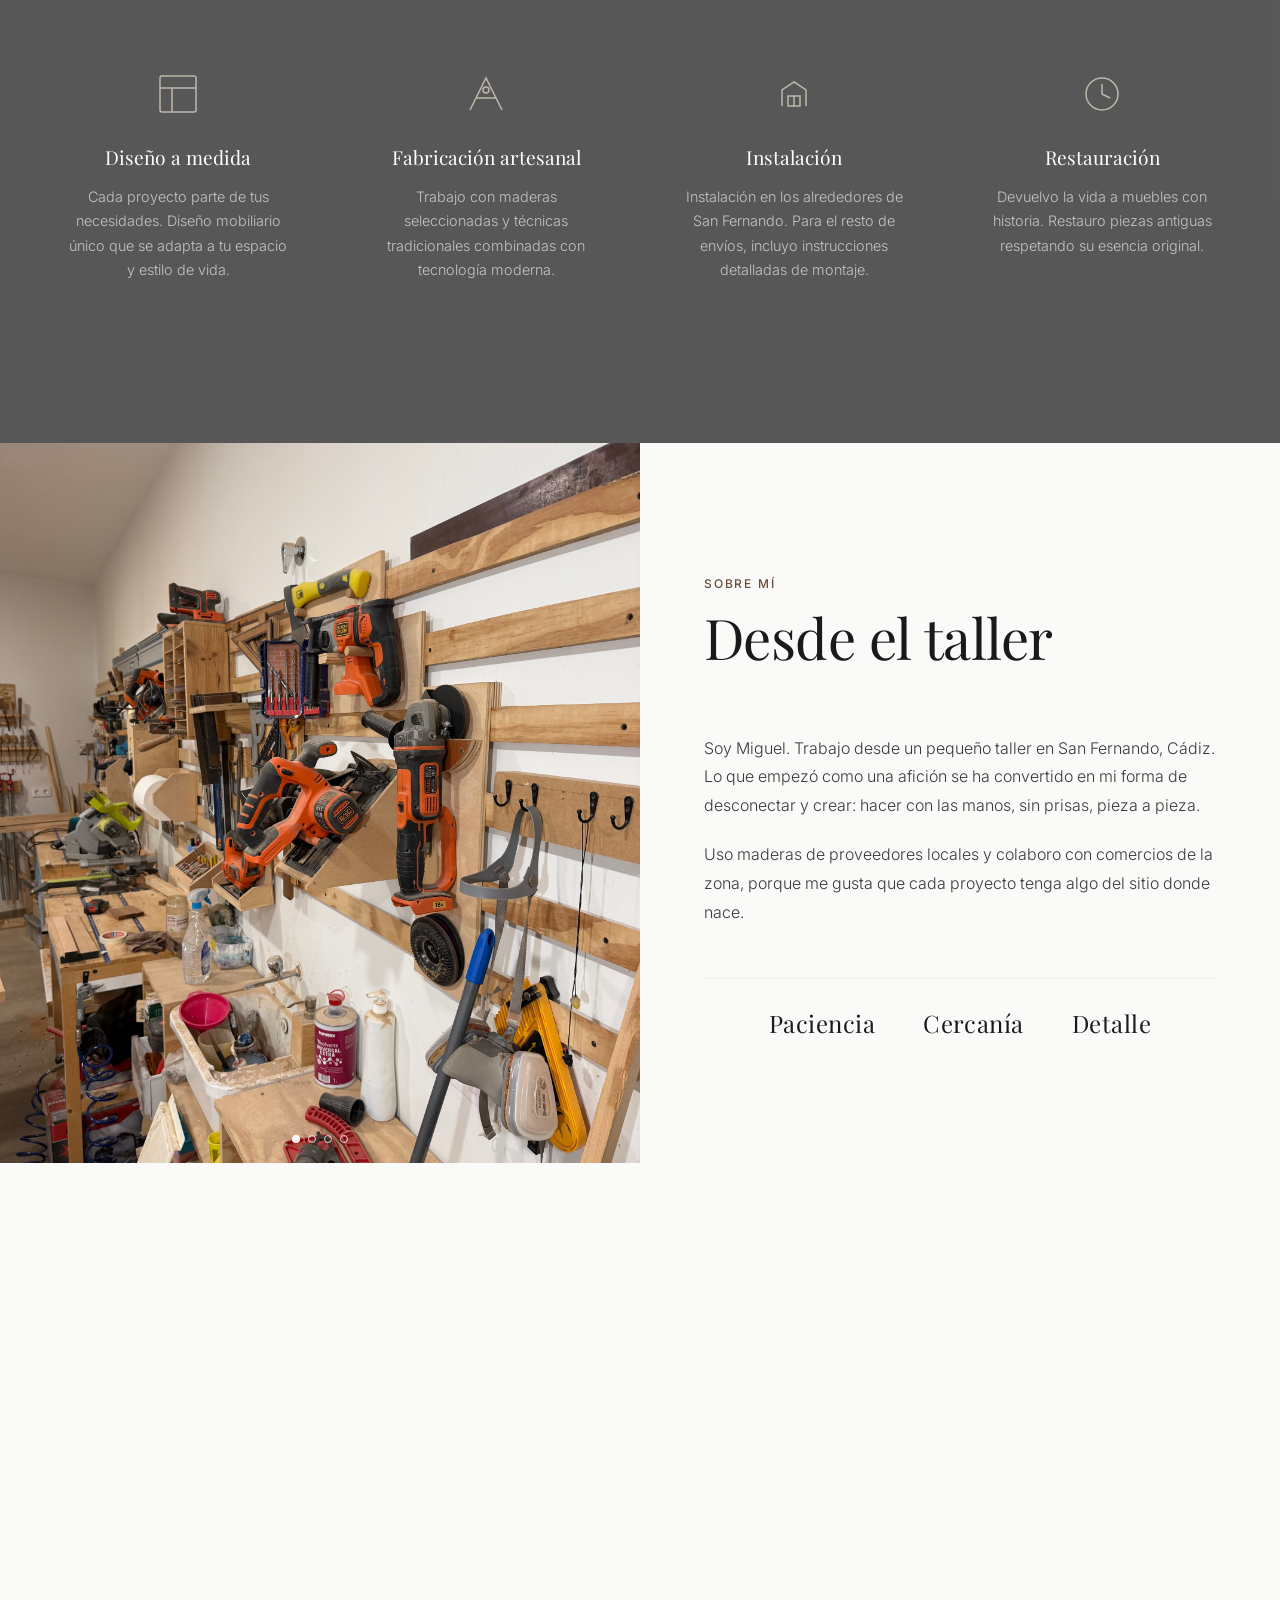
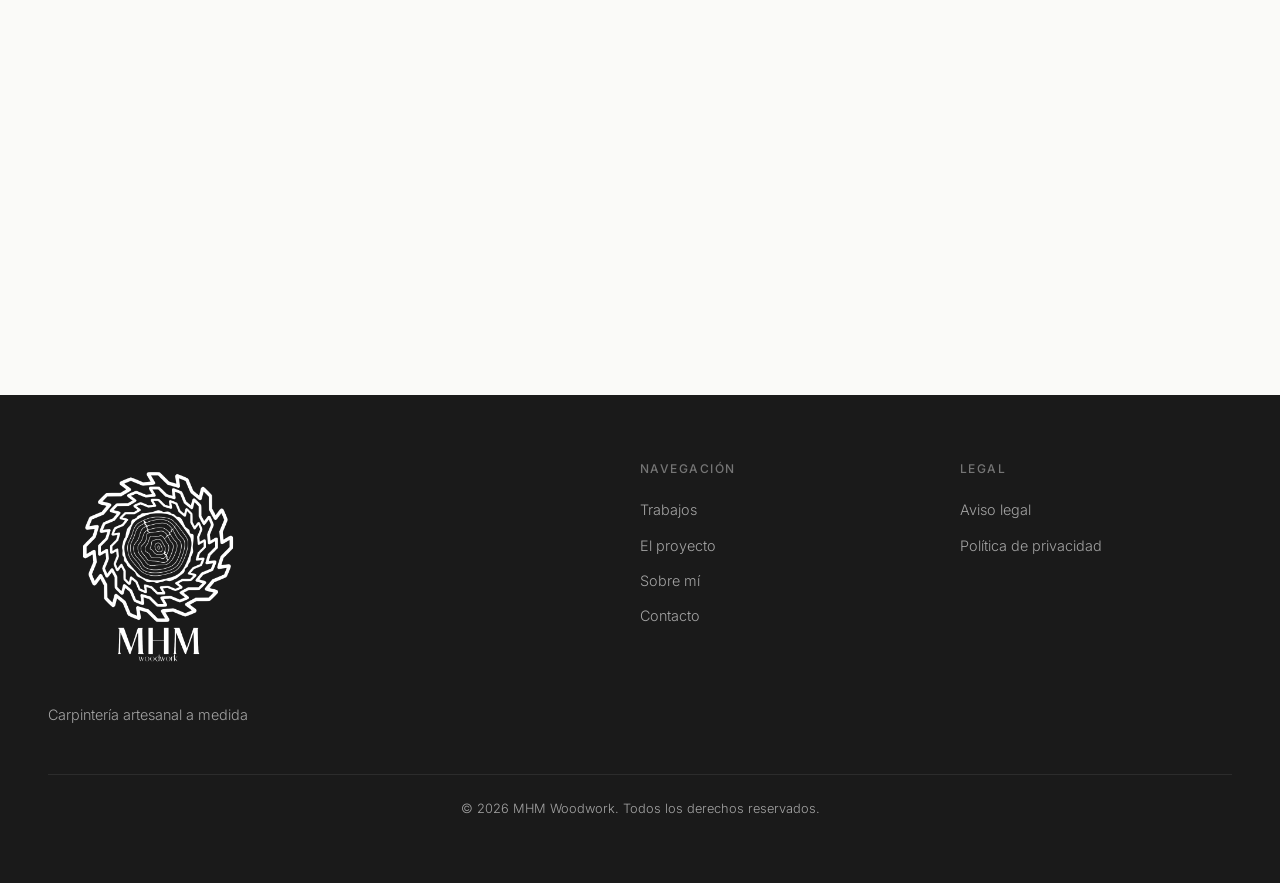
==== commit 43202152: "Google analytics" ====
--- a/index.html
+++ b/index.html
@@ -18,6 +18,14 @@
   <link rel="apple-touch-icon" sizes="180x180" href="images/apple-touch-icon.png">
   <link rel="icon" type="image/png" sizes="32x32" href="images/favicon-32x32.png">
   <link rel="icon" type="image/png" sizes="16x16" href="images/favicon-16x16.png">
+  <!-- Google Analytics -->
+  <script async src="https://www.googletagmanager.com/gtag/js?id=G-L79JTHBC2B"></script>
+  <script>
+    window.dataLayer = window.dataLayer || [];
+    function gtag(){dataLayer.push(arguments);}
+    gtag('js', new Date());
+    gtag('config', 'G-L79JTHBC2B');
+  </script>
   <link rel="stylesheet" href="css/styles.css">
   <link rel="preconnect" href="https://fonts.googleapis.com">
   <link rel="preconnect" href="https://fonts.gstatic.com" crossorigin>
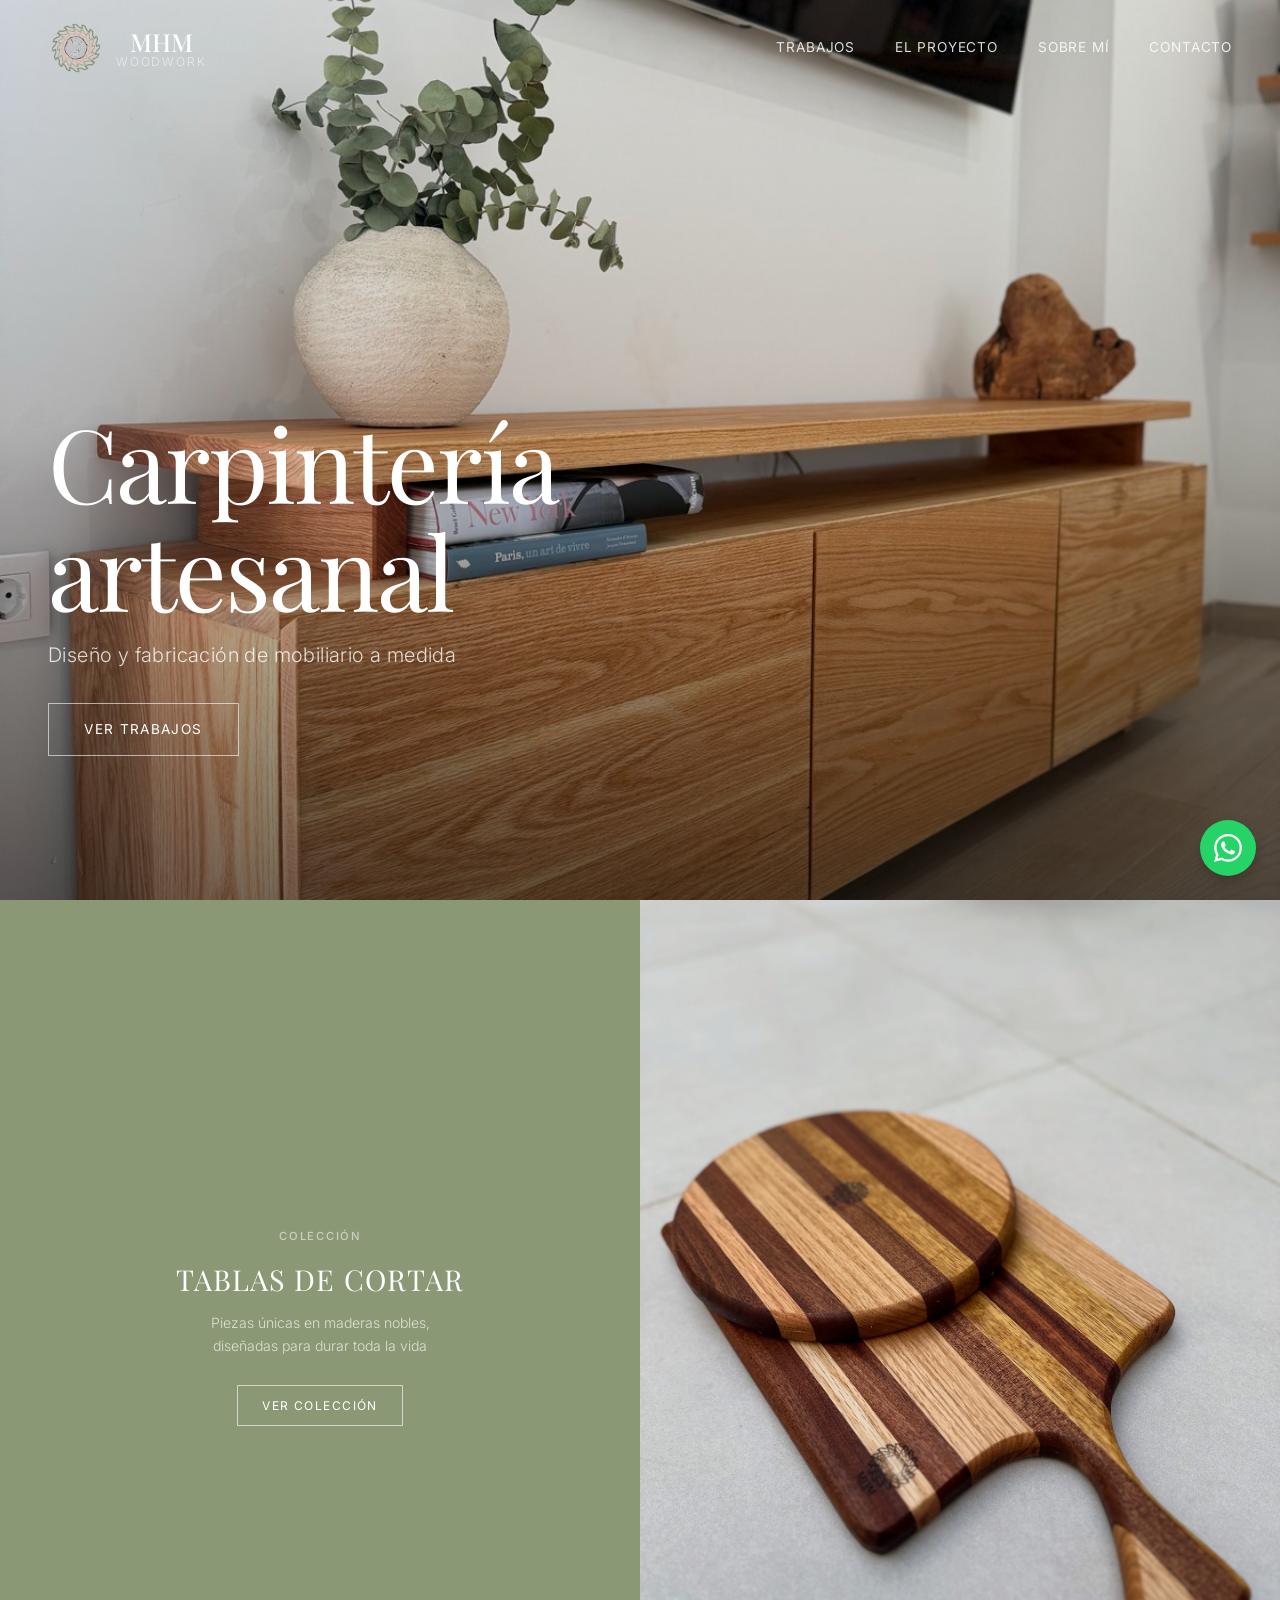
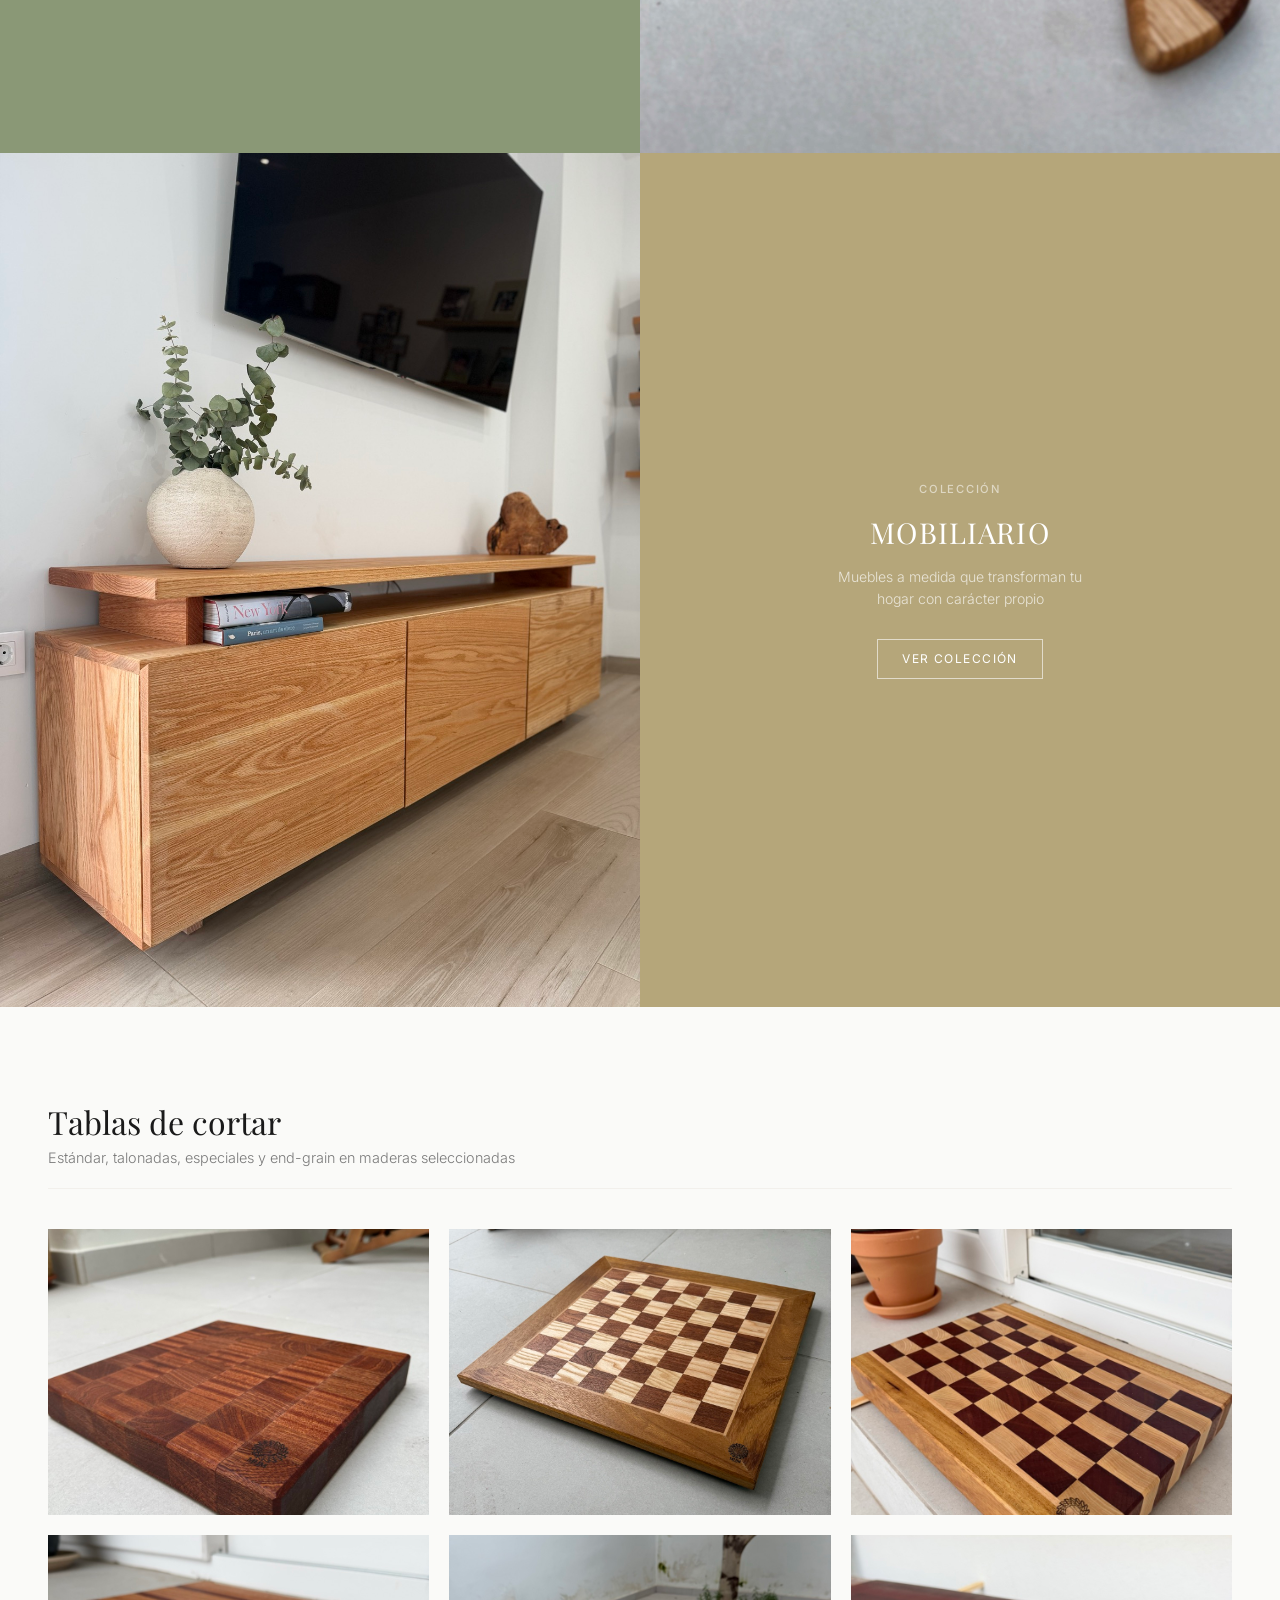
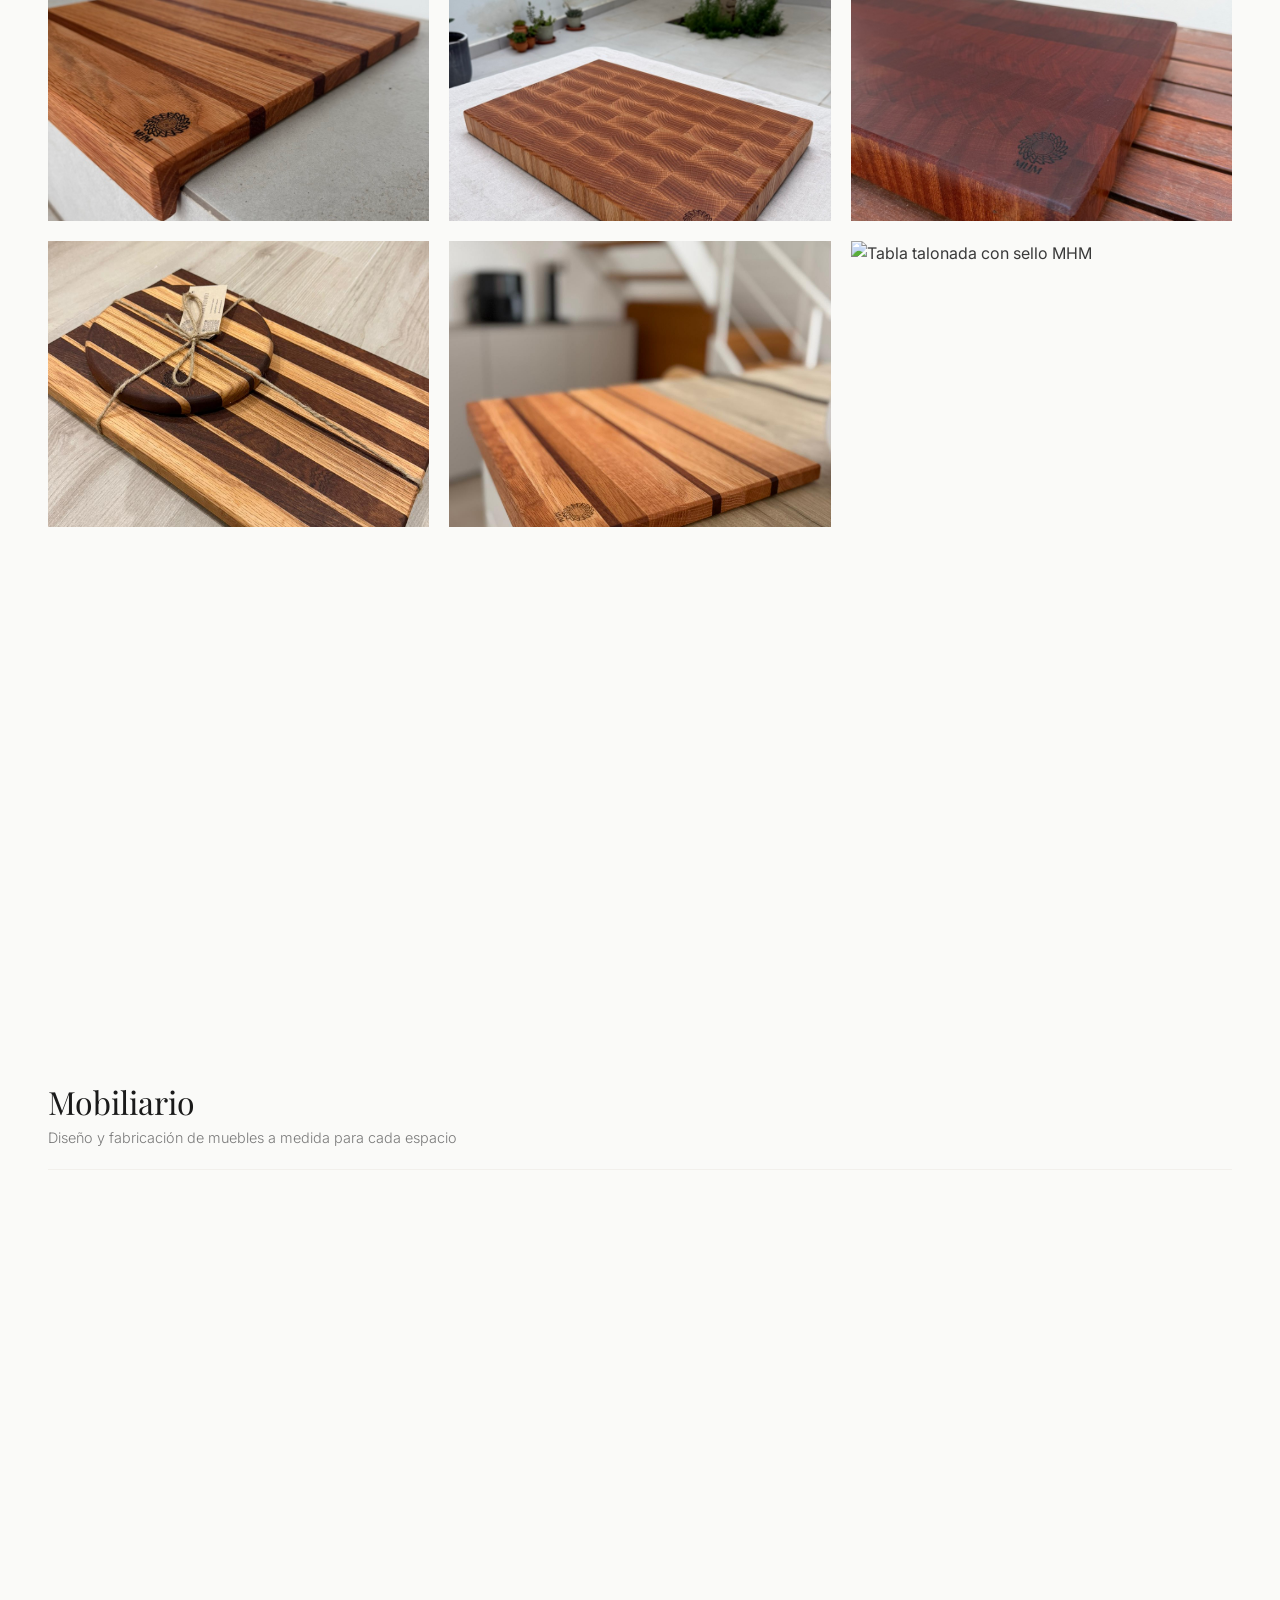
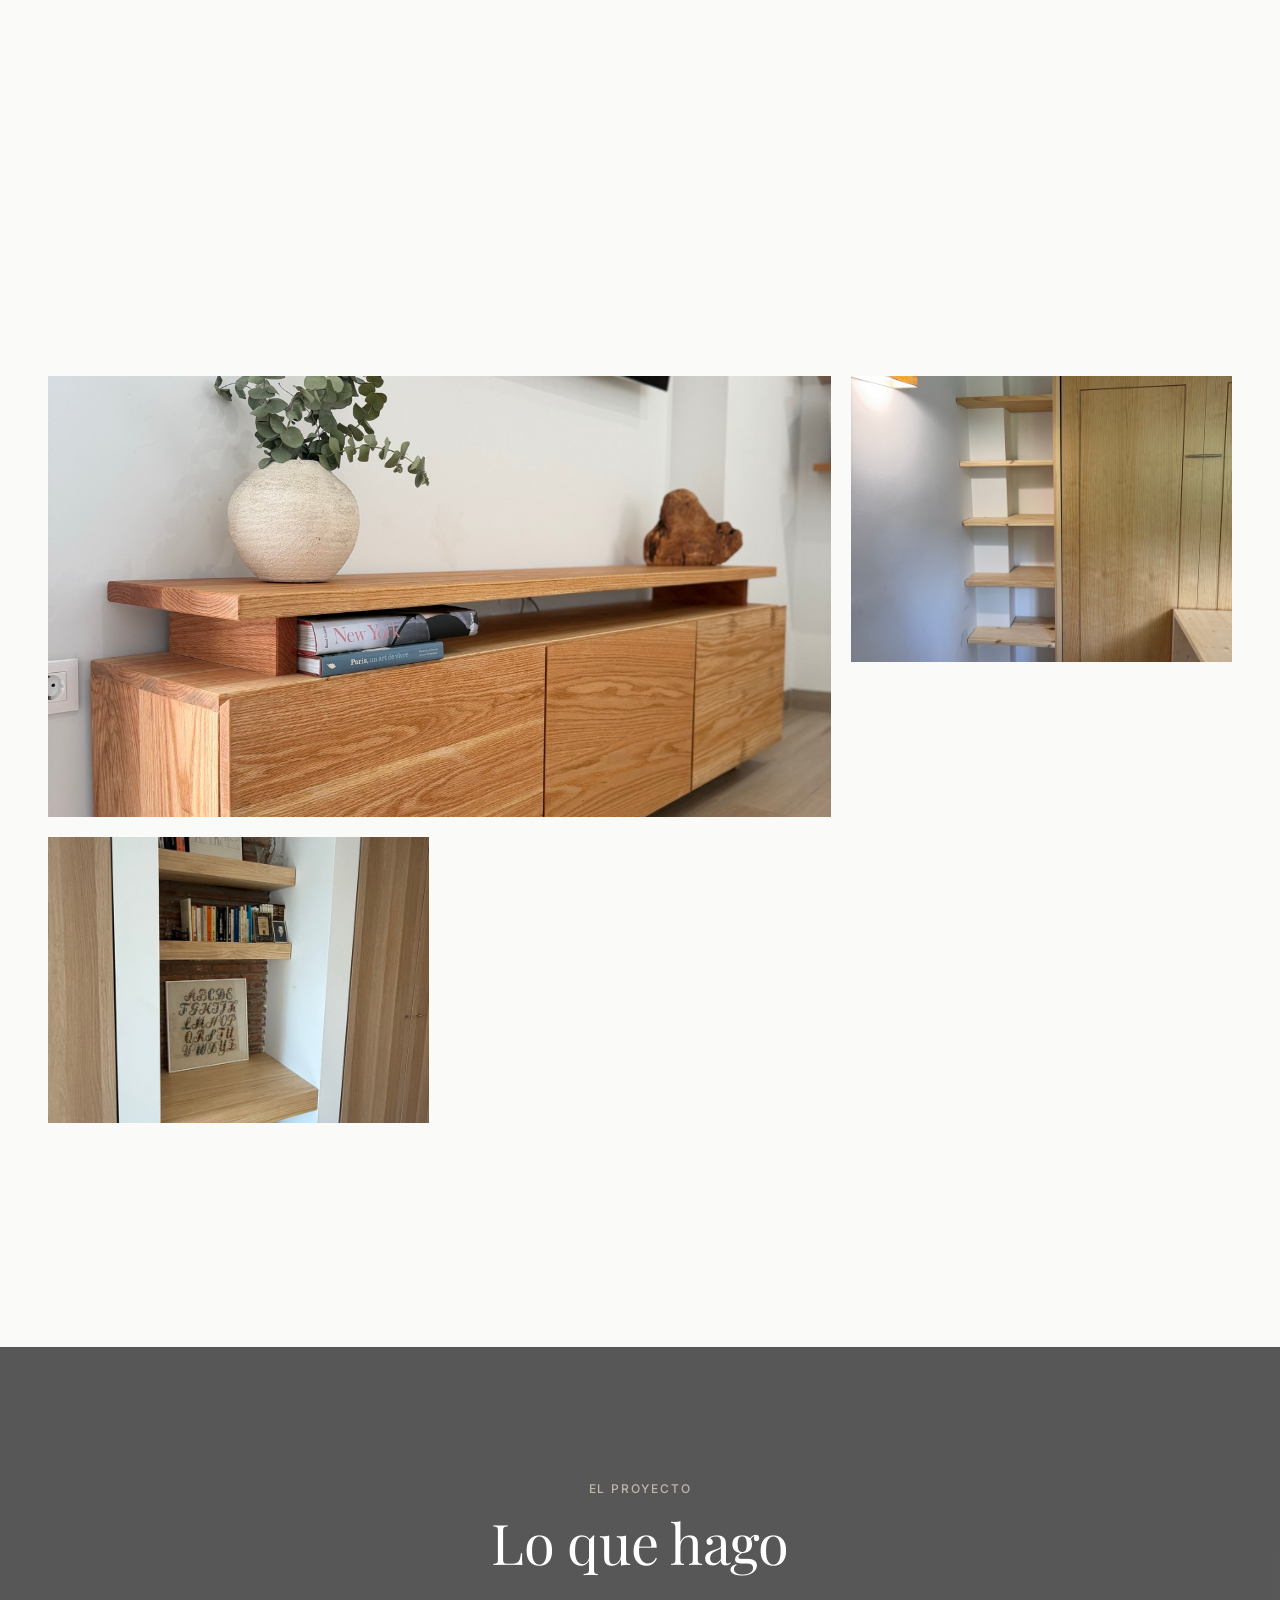
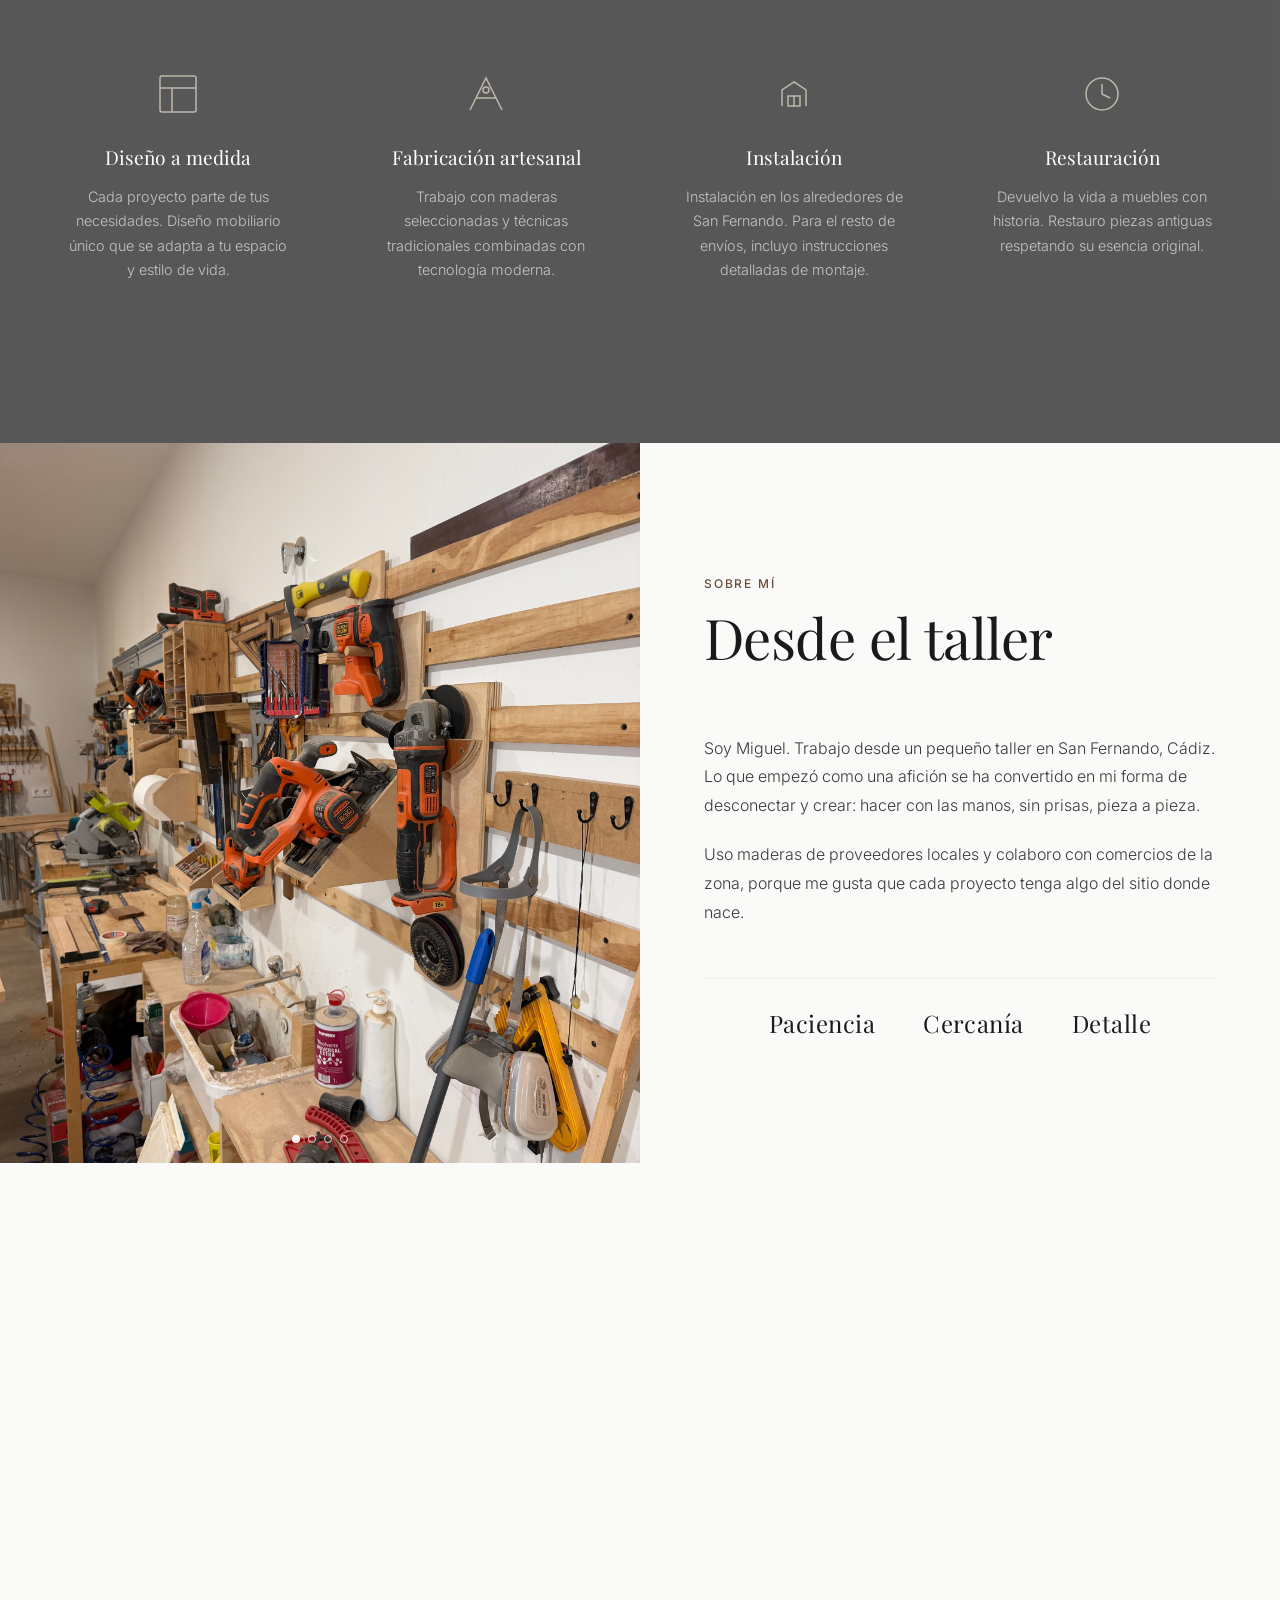
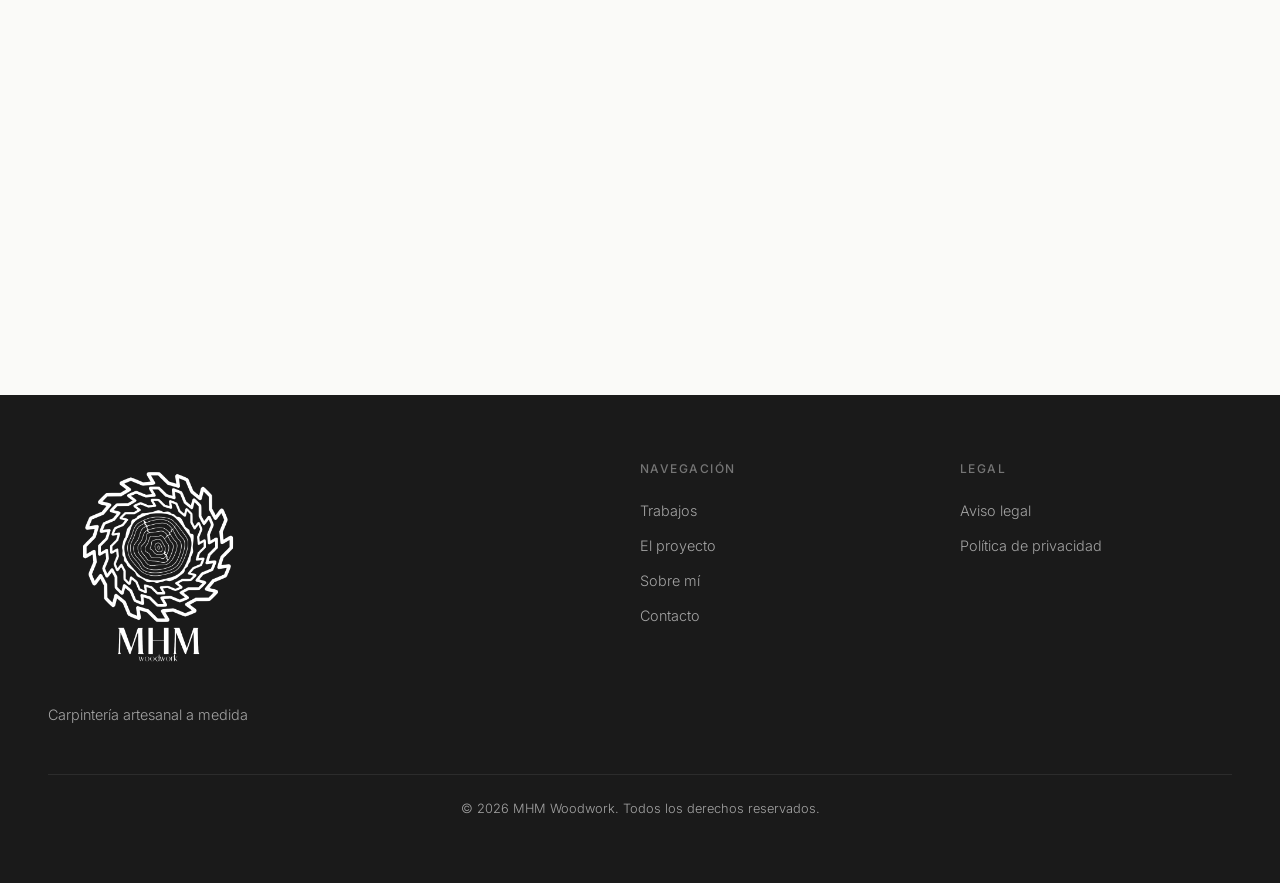
==== commit bb2b8d1b: "nueva tabla talonada" ====
--- a/index.html
+++ b/index.html
@@ -172,6 +172,15 @@
             <p>Tabla talonada con sello MHM</p>
           </div>
         </article>
+        <article class="trabajo-card">
+          <div class="trabajo-card__img">
+            <img src="images/portfolio/IMG_6003.jpg" alt="Tabla talonada con sello MHM" loading="lazy">
+          </div>
+          <div class="trabajo-card__info">
+            <h3>Tabla Talonada</h3>
+            <p>Tabla talonada con sello MHM</p>
+          </div>
+        </article>
         <article class="trabajo-card trabajo-card--large">
           <div class="trabajo-card__img">
             <img src="images/portfolio/909D36B5-8CCB-4118-9C57-19203E81CF32.jpg" alt="Tablas de cortar a rayas" loading="lazy">
